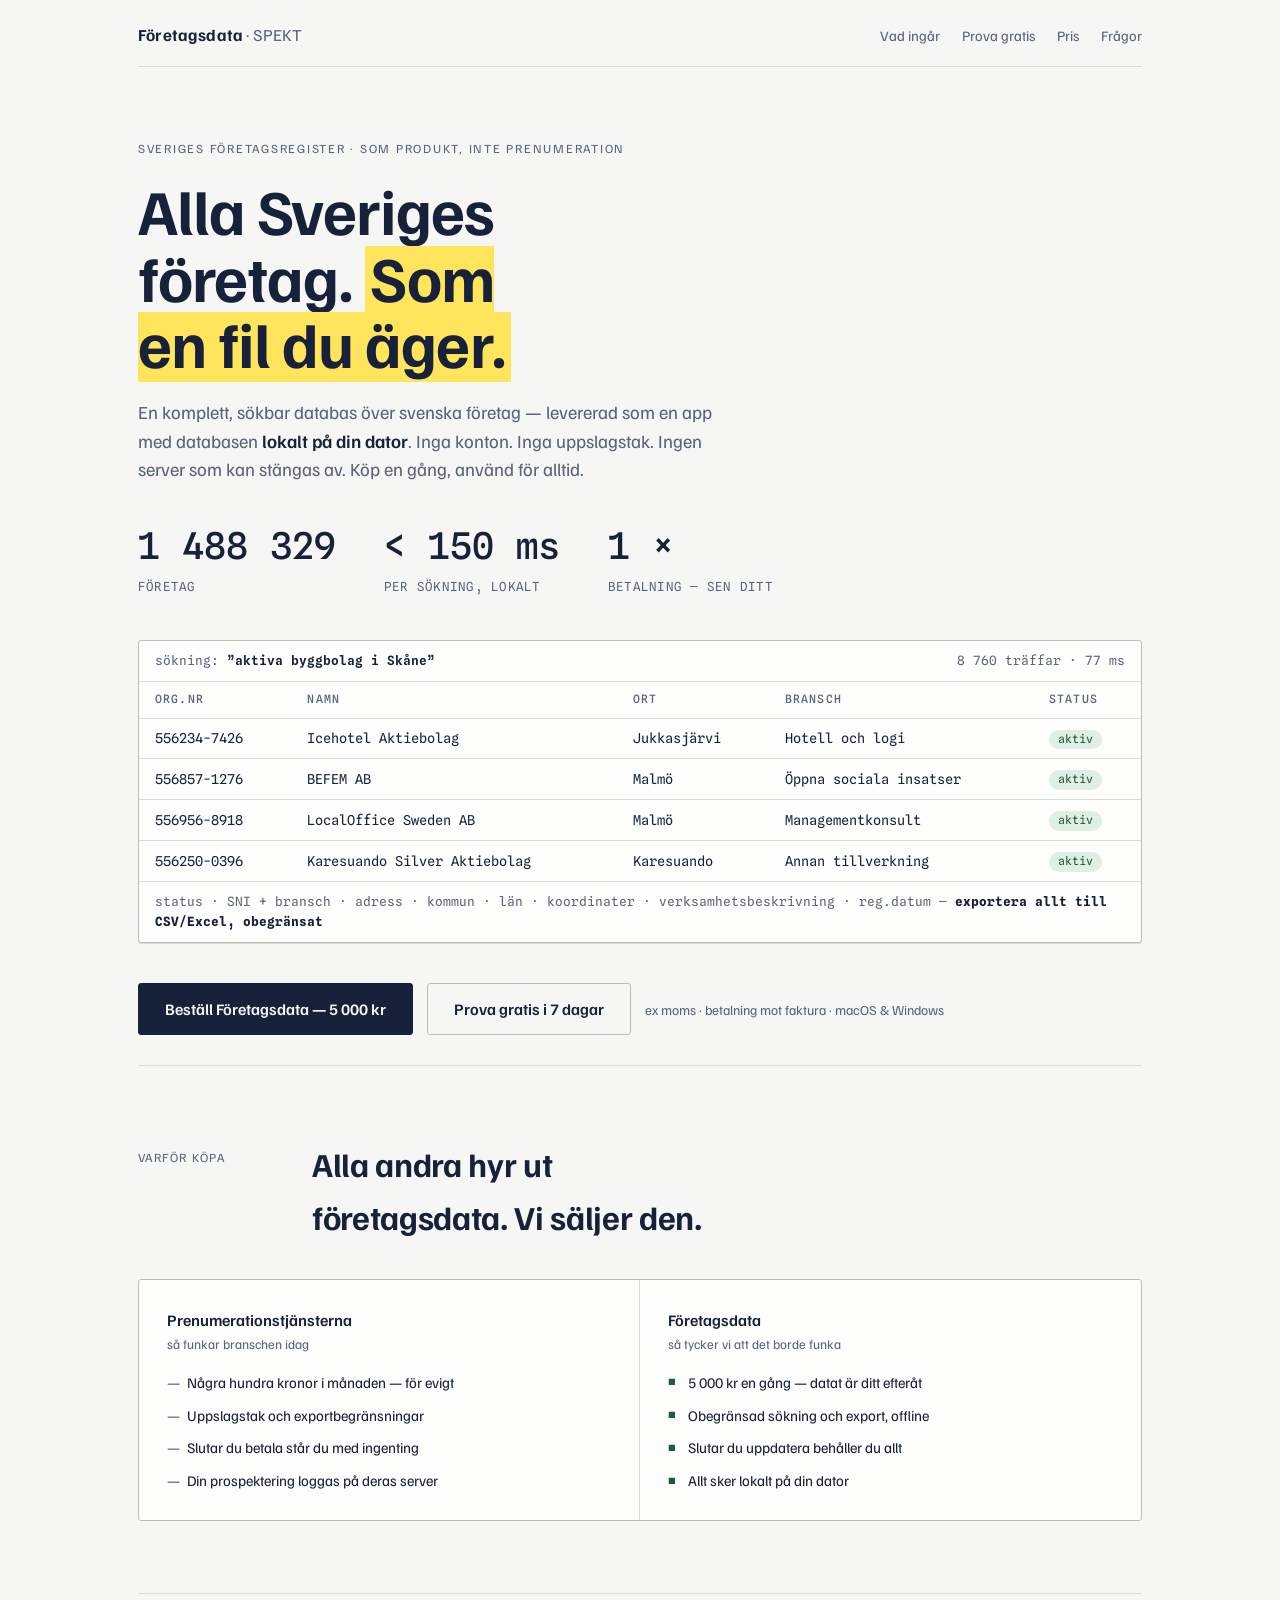
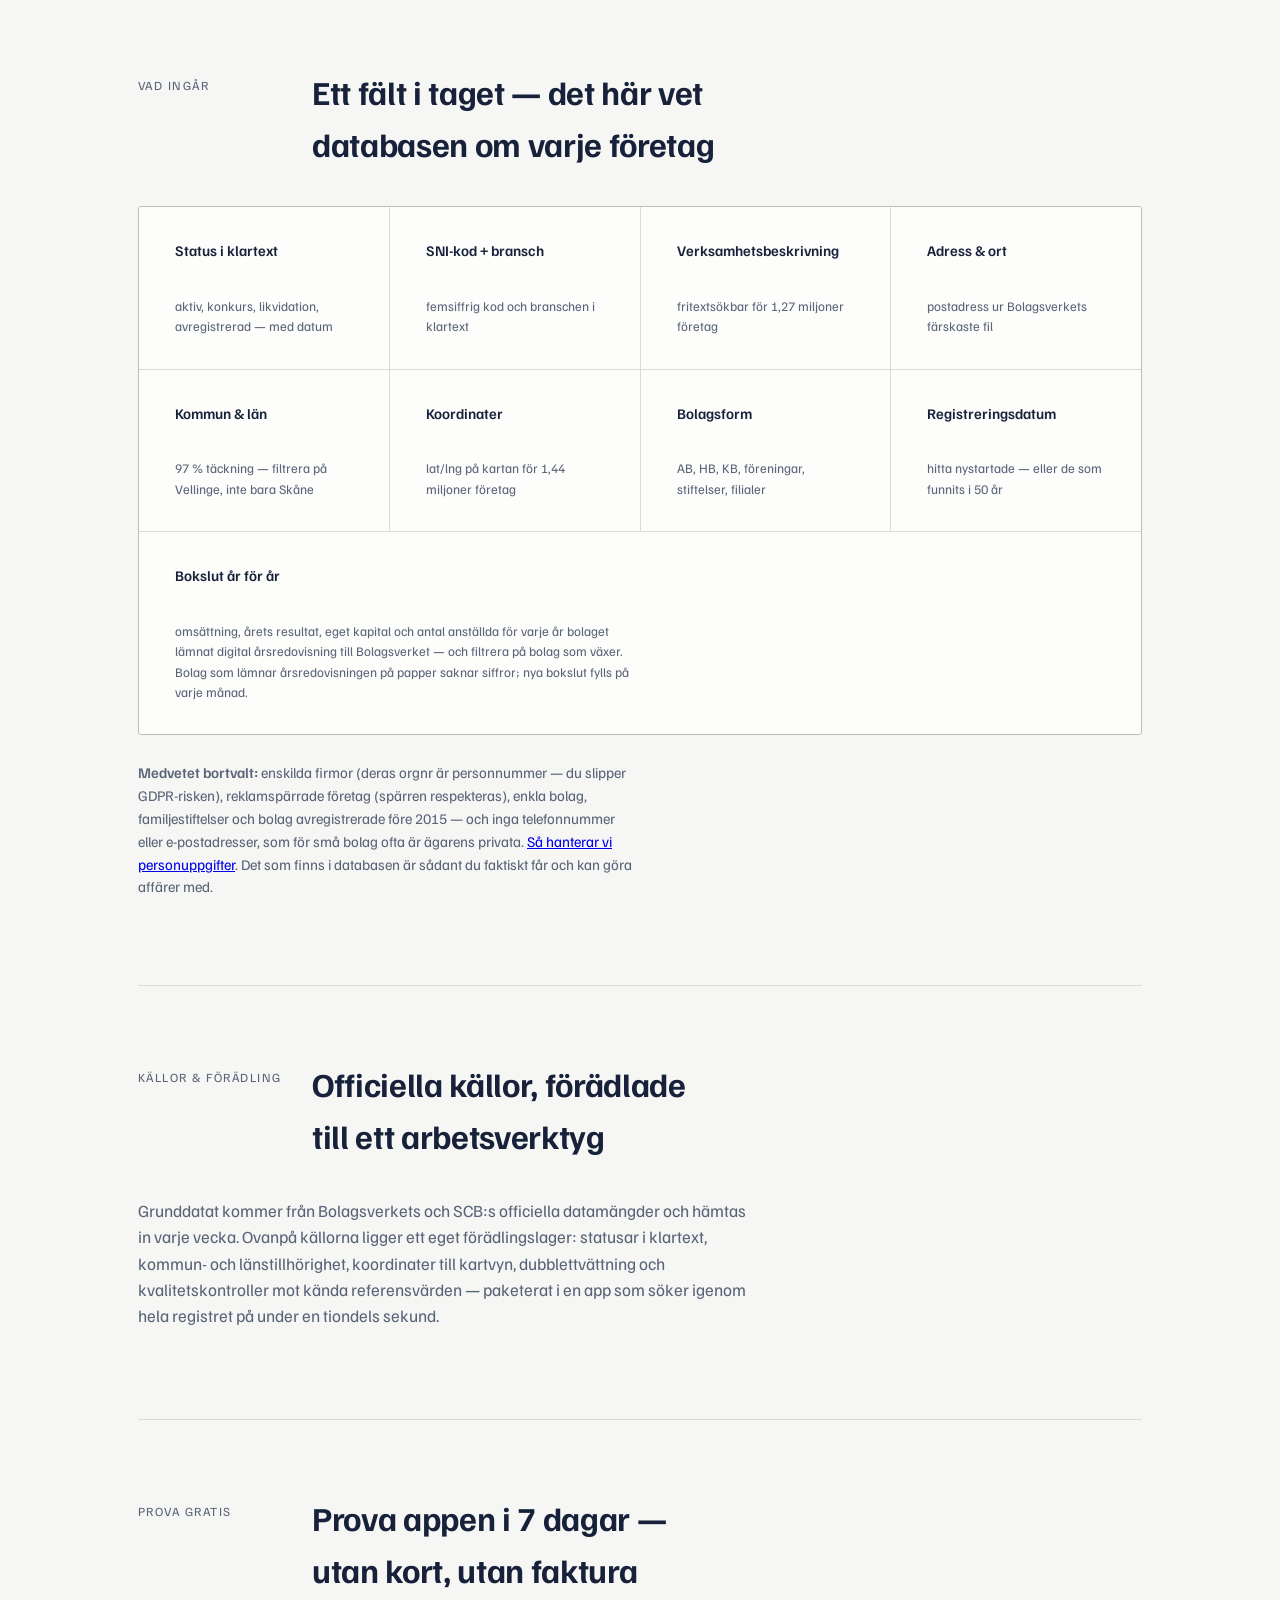
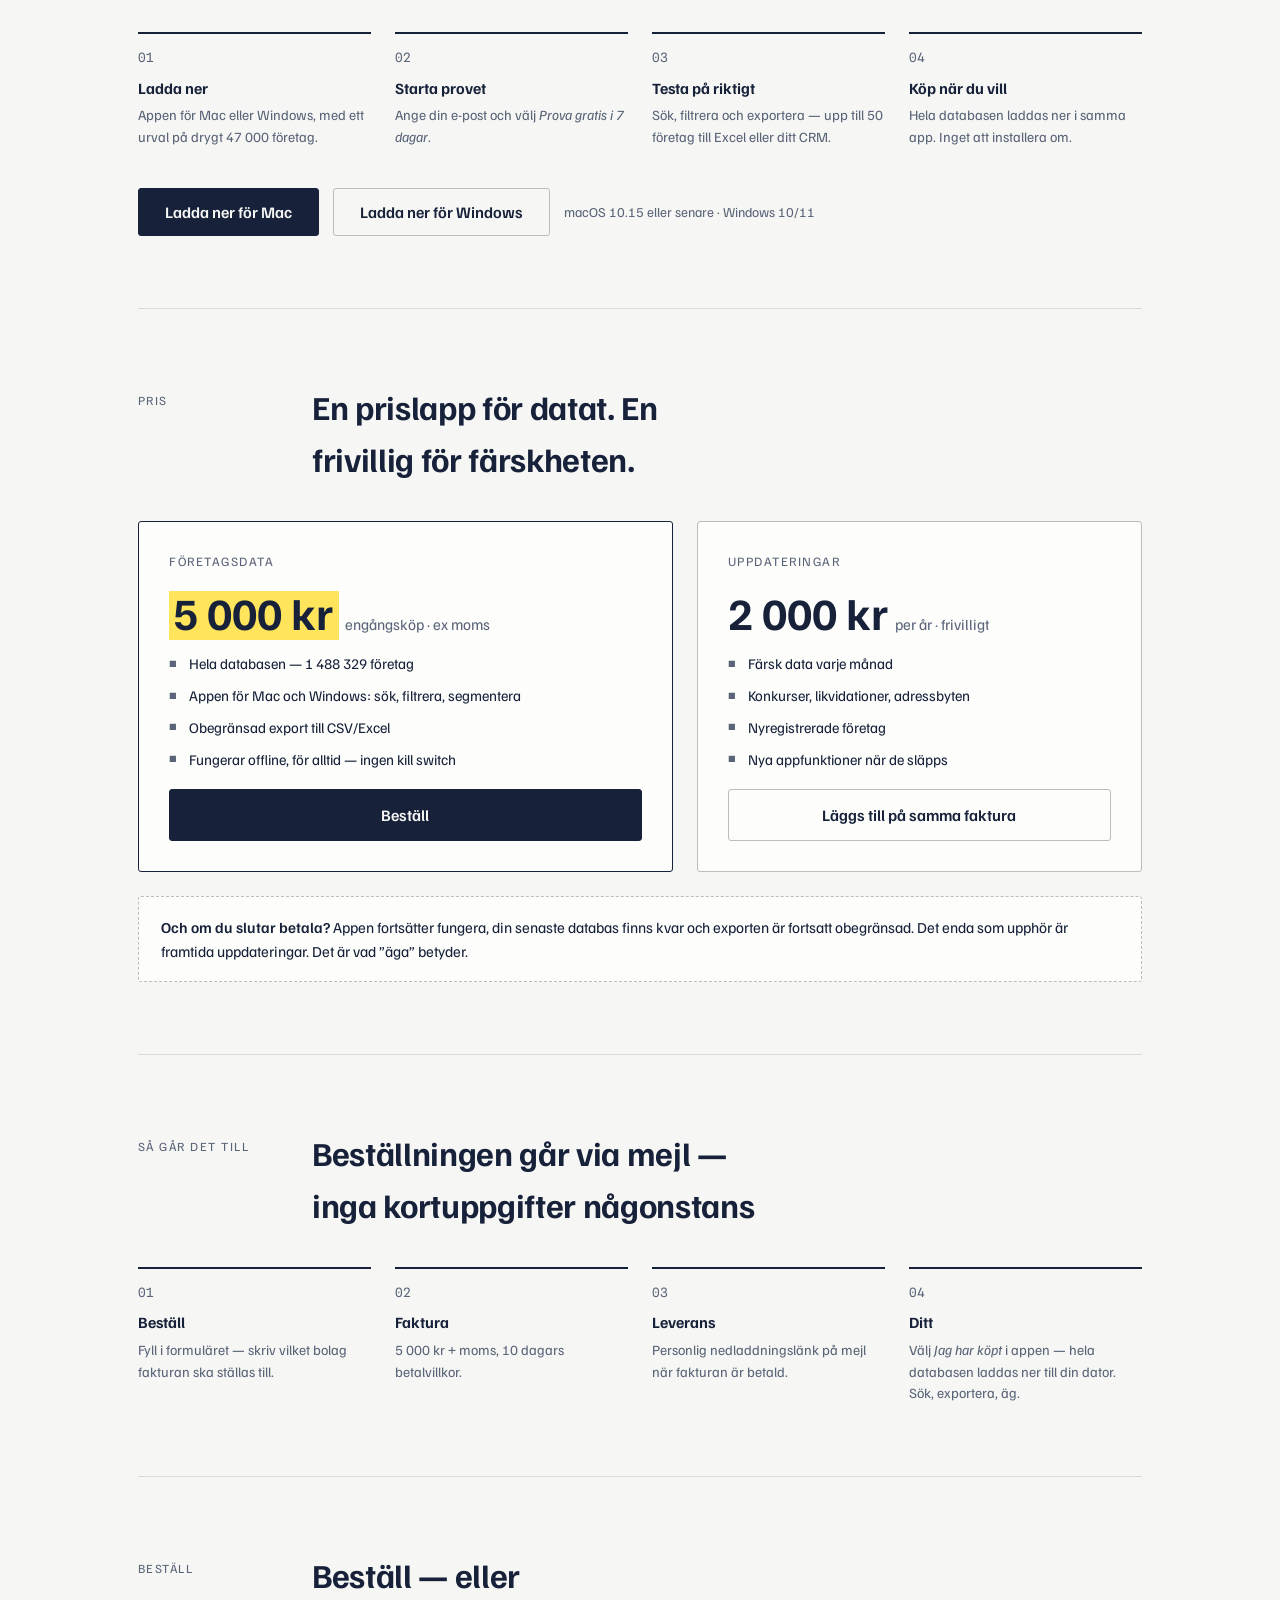
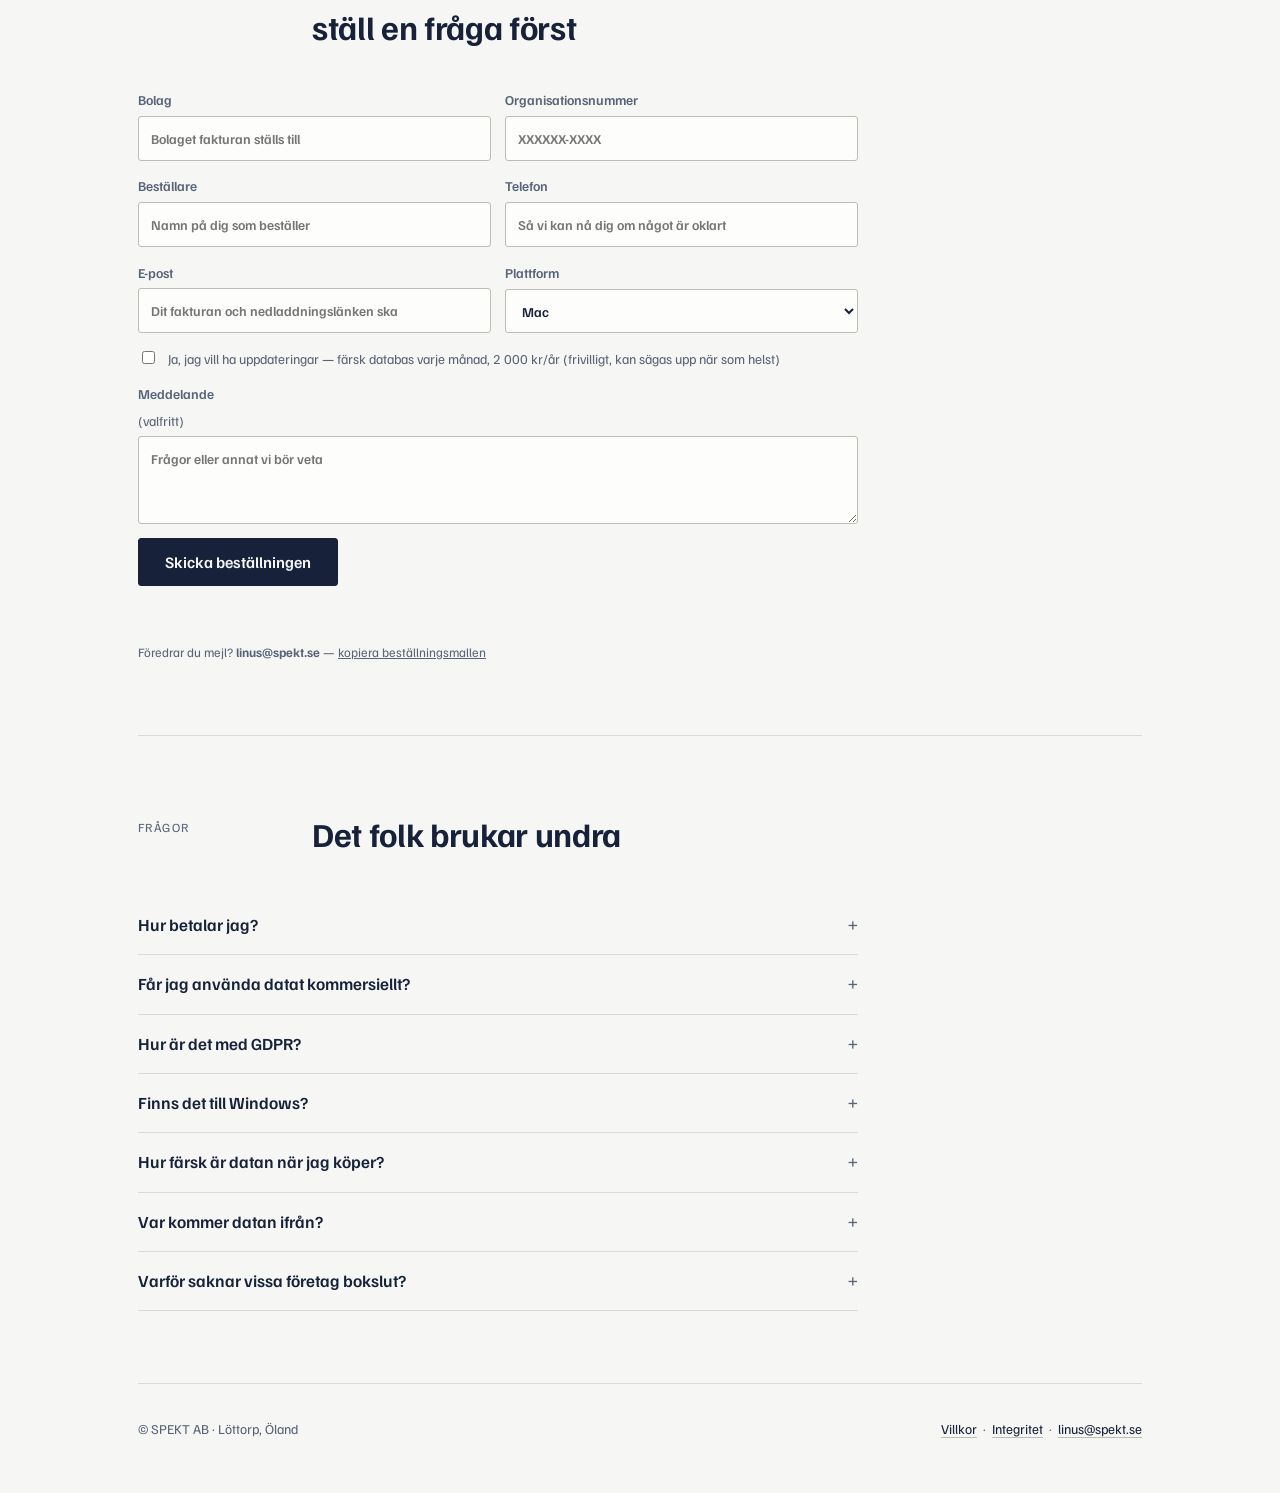
==== index.html @ 09e3363a "Samstämmighet: FAQ om GDPR och månadsversioner, aktuellt antal företag, appen för Mac och Windows; i" ====
<!doctype html>
<html lang="sv">
<head>
  <meta charset="utf-8">
  <meta name="viewport" content="width=device-width, initial-scale=1">
  <meta name="description" content="Alla Sveriges företag som en fil du äger. 1 488 329 företag, sökbara offline på din egen dator. 5 000 kr en gång — ingen prenumeration.">
  <meta property="og:title" content="Företagsdata — alla Sveriges företag som en fil du äger">
  <meta property="og:description" content="Komplett, sökbar databas över svenska företag. Köp en gång, äg för alltid. 5 000 kr ex moms.">
  <meta property="og:url" content="https://foretagsdata.spekt.se/">
  <meta property="og:type" content="website">
  <link rel="canonical" href="https://foretagsdata.spekt.se/">
  <link rel="icon" href="data:image/svg+xml,%3Csvg xmlns='http://www.w3.org/2000/svg' viewBox='0 0 100 100'%3E%3Crect width='100' height='100' rx='14' fill='%2317223A'/%3E%3Crect x='14' y='58' width='72' height='22' fill='%23FFE45C'/%3E%3Ctext x='50' y='47' font-family='Helvetica,Arial,sans-serif' font-size='44' font-weight='700' fill='%23F6F7F4' text-anchor='middle'%3EFd%3C/text%3E%3C/svg%3E">
<title>Företagsdata</title>
<link rel="stylesheet" href="https://fonts.googleapis.com/css2?family=Familjen+Grotesk:ital,wght@0,400..700;1,400..700&family=Spline+Sans+Mono:wght@400;500&display=swap">
<style>
  :root {
    --papper: #F6F7F4;
    --kort: #FDFDFB;
    --black: #17223A;
    --black-svag: #5A6478;
    --linje: #D8DCD2;
    --linje-stark: #B9BFB2;
    --markering: #FFE45C;
    --markering-text: #17223A;
    --aktiv-bg: #DEEFE3;
    --aktiv-text: #1E5C38;
    --knapp-bg: #17223A;
    --knapp-text: #F6F7F4;
  }
  @media (prefers-color-scheme: dark) {
    :root:not([data-theme="light"]) {
      --papper: #12161F;
      --kort: #1A1F2B;
      --black: #E8EAE4;
      --black-svag: #99A1B0;
      --linje: #2A3140;
      --linje-stark: #3B4356;
      --markering: #F0D33F;
      --markering-text: #12161F;
      --aktiv-bg: #1C3A29;
      --aktiv-text: #8FD3A8;
      --knapp-bg: #E8EAE4;
      --knapp-text: #12161F;
    }
  }
  :root[data-theme="dark"] {
    --papper: #12161F;
    --kort: #1A1F2B;
    --black: #E8EAE4;
    --black-svag: #99A1B0;
    --linje: #2A3140;
    --linje-stark: #3B4356;
    --markering: #F0D33F;
    --markering-text: #12161F;
    --aktiv-bg: #1C3A29;
    --aktiv-text: #8FD3A8;
    --knapp-bg: #E8EAE4;
    --knapp-text: #12161F;
  }

  * { box-sizing: border-box; }
  html { scroll-behavior: smooth; }
  body {
    margin: 0;
    background: var(--papper);
    color: var(--black);
    font-family: "Familjen Grotesk", "Helvetica Neue", system-ui, sans-serif;
    font-size: 17px;
    line-height: 1.55;
  }
  .mono {
    font-family: "Spline Sans Mono", ui-monospace, Menlo, monospace;
    font-variant-numeric: tabular-nums;
  }

  .yta { max-width: 1060px; margin: 0 auto; padding: 0 28px; }

  header.topp {
    display: flex; align-items: baseline; justify-content: space-between;
    padding: 22px 0 18px; border-bottom: 1px solid var(--linje);
  }
  .ordmarke { font-weight: 700; font-size: 1.05rem; letter-spacing: 0.01em; }
  .ordmarke span { color: var(--black-svag); font-weight: 400; }
  .topp nav { display: flex; gap: 22px; font-size: 0.9rem; }
  .topp a { color: var(--black-svag); text-decoration: none; }
  .topp a:hover, .topp a:focus-visible { color: var(--black); }

  /* ---------- hero ---------- */
  .hero { padding: 72px 0 30px; }
  .oga {
    font-size: 0.78rem; letter-spacing: 0.14em; text-transform: uppercase;
    color: var(--black-svag); margin-bottom: 18px;
  }
  h1 {
    font-size: clamp(2.4rem, 5.4vw, 4rem);
    line-height: 1.04; font-weight: 700; letter-spacing: -0.015em;
    margin: 0 0 22px; max-width: 15ch; text-wrap: balance;
  }
  h1 mark {
    background: linear-gradient(0deg, var(--markering) 0%, var(--markering) 88%, transparent 88%);
    color: var(--markering-text); padding: 0 0.08em;
  }
  .hero p.ingress { max-width: 58ch; font-size: 1.15rem; color: var(--black-svag); margin: 0 0 34px; }
  .hero p.ingress strong { color: var(--black); font-weight: 600; }

  .raknare { display: flex; gap: 48px; flex-wrap: wrap; margin-bottom: 44px; }
  .raknare div { display: flex; flex-direction: column; gap: 2px; }
  .raknare .tal { font-size: clamp(1.6rem, 3vw, 2.3rem); font-weight: 500; }
  .raknare .etikett { font-size: 0.78rem; letter-spacing: 0.1em; text-transform: uppercase; color: var(--black-svag); }

  /* registerkortet */
  .registerkort {
    background: var(--kort); border: 1px solid var(--linje-stark); border-radius: 3px;
    overflow: hidden; box-shadow: 0 1px 0 var(--linje);
  }
  .registerkort .kortrubrik {
    display: flex; justify-content: space-between; align-items: center; gap: 12px;
    padding: 10px 16px; border-bottom: 1px solid var(--linje);
    font-size: 0.8rem; color: var(--black-svag);
  }
  .registerkort .kortrubrik b { color: var(--black); font-weight: 600; }
  .tabellram { overflow-x: auto; }
  table.register { width: 100%; border-collapse: collapse; font-size: 0.85rem; min-width: 640px; }
  table.register th, table.register td { text-align: left; padding: 9px 16px; white-space: nowrap; }
  table.register thead th {
    font-size: 0.72rem; letter-spacing: 0.1em; text-transform: uppercase;
    color: var(--black-svag); font-weight: 500; border-bottom: 1px solid var(--linje);
  }
  table.register tbody tr { border-bottom: 1px solid var(--linje); }
  table.register tbody tr:last-child { border-bottom: none; }
  .pill {
    display: inline-block; padding: 1px 9px; border-radius: 999px;
    font-size: 0.72rem; background: var(--aktiv-bg); color: var(--aktiv-text);
  }
  .kortfot {
    padding: 10px 16px; border-top: 1px solid var(--linje);
    font-size: 0.8rem; color: var(--black-svag);
  }
  .kortfot b { color: var(--black); }

  .rad-in { opacity: 0; transform: translateY(4px); }
  .rad-in.syns { opacity: 1; transform: none; transition: opacity .4s ease, transform .4s ease; }
  @media (prefers-reduced-motion: reduce) {
    html { scroll-behavior: auto; }
    .rad-in { opacity: 1; transform: none; transition: none; }
  }

  .cta-rad { display: flex; gap: 14px; align-items: center; flex-wrap: wrap; margin: 40px 0 0; }
  .knapp {
    display: inline-block; background: var(--knapp-bg); color: var(--knapp-text);
    padding: 13px 26px; border-radius: 3px; text-decoration: none; font-weight: 600;
    font-size: 1rem; border: 1px solid var(--knapp-bg);
  }
  .knapp:hover, .knapp:focus-visible { opacity: 0.88; }
  .knapp.tunn { background: transparent; color: var(--black); border-color: var(--linje-stark); }
  button.knapp { cursor: pointer; font-family: inherit; }
  button.knapp:disabled { opacity: 0.6; cursor: default; }
  .cta-rad .not { font-size: 0.85rem; color: var(--black-svag); }
  .mejlfallback { font-size: 0.8rem; color: var(--black-svag); margin: 0.6rem 0 0; }
  .mejlfallback a { color: inherit; text-decoration: underline; }
  .bestallform { max-width: 720px; display: grid; gap: 0.9rem; }
  .bestallform .tvafalt { display: grid; grid-template-columns: 1fr 1fr; gap: 0.9rem; }
  @media (max-width: 560px) { .bestallform .tvafalt { grid-template-columns: 1fr; } }
  .bestallform select {
    background: var(--kort); border: 1px solid var(--linje-stark); border-radius: 3px;
    padding: 11px 12px; font: inherit; color: var(--black); width: 100%;
  }
  .bestallform .kryss { display: flex; gap: 0.6rem; align-items: flex-start; font-weight: 400; }
  .bestallform .kryss input { width: auto; margin-top: 0.2rem; }
  .bestallform .valfritt { font-weight: 400; }
  .bestallform label { display: grid; gap: 0.35rem; font-size: 0.85rem; font-weight: 600; color: var(--black-svag); }
  .bestallform input, .bestallform textarea {
    background: var(--kort); border: 1px solid var(--linje-stark); border-radius: 3px;
    padding: 11px 12px; font: inherit; color: var(--black); width: 100%;
  }
  .bestallform input:focus-visible, .bestallform textarea:focus-visible {
    outline: 2px solid var(--markering); outline-offset: 1px;
  }
  .bestallform .honung { position: absolute; left: -5000px; width: 1px; height: 1px; opacity: 0; }
  .bestallform button { cursor: pointer; justify-self: start; }
  .bestallform button:disabled { opacity: 0.6; cursor: default; }
  #bestall-svar { font-size: 0.9rem; min-height: 1.3em; margin: 0; color: var(--black-svag); }
  #bestall-svar.klart { color: var(--aktiv-text); font-weight: 600; }

  /* ---------- sektioner ---------- */
  section.block { padding: 72px 0; border-top: 1px solid var(--linje); }
  .blockhuvud { display: grid; grid-template-columns: 150px 1fr; gap: 24px; margin-bottom: 36px; }
  .blockhuvud .nr {
    font-size: 0.78rem; letter-spacing: 0.12em; text-transform: uppercase;
    color: var(--black-svag); padding-top: 10px;
  }
  h2 { font-size: clamp(1.5rem, 3vw, 2.1rem); font-weight: 700; letter-spacing: -0.01em; margin: 0; max-width: 24ch; text-wrap: balance; }
  .block p { max-width: 62ch; }
  .block p.dov { color: var(--black-svag); }

  /* jämförelsen */
  .jamforelse { display: grid; grid-template-columns: 1fr 1fr; gap: 0; border: 1px solid var(--linje-stark); border-radius: 3px; overflow: hidden; }
  .jamforelse > div { padding: 28px; background: var(--kort); }
  .jamforelse > div:first-child { border-right: 1px solid var(--linje); }
  .jamforelse h3 { margin: 0 0 16px; font-size: 1rem; font-weight: 600; }
  .jamforelse h3 small { display: block; font-weight: 400; color: var(--black-svag); font-size: 0.82rem; margin-top: 2px; }
  .jamforelse ul { margin: 0; padding: 0; list-style: none; display: flex; flex-direction: column; gap: 10px; font-size: 0.92rem; }
  .jamforelse li { padding-left: 20px; position: relative; }
  .jamforelse li::before { content: "—"; position: absolute; left: 0; color: var(--black-svag); }
  .jamforelse .vi li::before { content: "■"; font-size: 0.6rem; top: 0.35em; color: var(--aktiv-text); }
  @media (max-width: 720px) {
    .jamforelse { grid-template-columns: 1fr; }
    .jamforelse > div:first-child { border-right: none; border-bottom: 1px solid var(--linje); }
    .blockhuvud { grid-template-columns: 1fr; gap: 8px; }
  }

  /* fältlistan */
  .falt { display: grid; grid-template-columns: repeat(auto-fill, minmax(230px, 1fr)); gap: 1px; background: var(--linje); border: 1px solid var(--linje-stark); border-radius: 3px; overflow: hidden; }
  .falt div { background: var(--kort); padding: 16px 18px; }
  .falt .f { font-weight: 600; font-size: 0.92rem; }
  .falt .d { font-size: 0.82rem; color: var(--black-svag); margin-top: 2px; }
  .falt .bred { grid-column: 1 / -1; }
  .falt .bred .d { max-width: 72ch; }
  .urval { margin-top: 26px; font-size: 0.92rem; max-width: 66ch; }
  .urval b { font-weight: 600; }

  /* citatet */
  .citat {
    border-left: 3px solid var(--markering);
    padding: 6px 0 6px 26px; margin: 0;
    font-size: clamp(1.25rem, 2.4vw, 1.6rem); line-height: 1.4; font-weight: 500;
    max-width: 34ch; text-wrap: balance;
  }
  .citat + p { margin-top: 18px; }

  /* priser */
  .priser { display: grid; grid-template-columns: 1.2fr 1fr; gap: 24px; align-items: stretch; }
  @media (max-width: 720px) { .priser { grid-template-columns: 1fr; } }
  .pris {
    background: var(--kort); border: 1px solid var(--linje-stark); border-radius: 3px;
    padding: 30px; display: flex; flex-direction: column; gap: 18px;
  }
  .pris.huvud { border-color: var(--black); border-width: 1.5px; }
  .pris .namn { font-size: 0.8rem; letter-spacing: 0.12em; text-transform: uppercase; color: var(--black-svag); }
  .pris .summa { font-size: clamp(2rem, 4vw, 2.8rem); font-weight: 700; line-height: 1; }
  .pris .summa small { font-size: 0.95rem; font-weight: 400; color: var(--black-svag); margin-left: 6px; }
  .pris.huvud .summa mark { background: linear-gradient(0deg, var(--markering) 0%, var(--markering) 88%, transparent 88%); color: var(--markering-text); padding: 0 0.1em; }
  .pris ul { margin: 0; padding: 0; list-style: none; display: flex; flex-direction: column; gap: 9px; font-size: 0.92rem; }
  .pris li { padding-left: 20px; position: relative; }
  .pris li::before { content: "■"; position: absolute; left: 0; top: 0.35em; font-size: 0.6rem; color: var(--black-svag); }
  .pris .knapp { text-align: center; margin-top: auto; }
  .loparen {
    margin-top: 24px; padding: 18px 22px; border: 1px dashed var(--linje-stark); border-radius: 3px;
    font-size: 0.95rem; max-width: 100%; background: var(--kort);
  }
  .loparen b { font-weight: 600; }

  /* steg */
  .steg { display: grid; grid-template-columns: repeat(auto-fit, minmax(200px, 1fr)); gap: 24px; counter-reset: steg; }
  .steg div { counter-increment: steg; padding-top: 14px; border-top: 2px solid var(--black); }
  .steg div::before { content: counter(steg, decimal-leading-zero); font-family: "Spline Sans Mono", ui-monospace, monospace; font-size: 0.8rem; color: var(--black-svag); display: block; margin-bottom: 8px; }
  .steg b { display: block; font-size: 0.98rem; margin-bottom: 4px; }
  .steg p { font-size: 0.88rem; color: var(--black-svag); margin: 0; }

  /* faq */
  .faq { max-width: 720px; }
  .faq details { border-bottom: 1px solid var(--linje); }
  .faq summary { padding: 16px 0; font-weight: 600; cursor: pointer; list-style: none; display: flex; justify-content: space-between; gap: 16px; }
  .faq summary::after { content: "+"; color: var(--black-svag); font-weight: 400; }
  .faq details[open] summary::after { content: "–"; }
  .faq summary:focus-visible { outline: 2px solid var(--black); outline-offset: 2px; }
  .faq details p { margin: 0 0 18px; color: var(--black-svag); font-size: 0.95rem; }

  footer.fot { border-top: 1px solid var(--linje); padding: 34px 0 54px; display: flex; justify-content: space-between; gap: 18px; flex-wrap: wrap; font-size: 0.85rem; color: var(--black-svag); }
  footer.fot a { color: var(--black); text-decoration: none; border-bottom: 1px solid var(--linje-stark); }
  footer.fot a:hover { border-color: var(--black); }
</style>
</head>
<body>
<div class="yta">
  <header class="topp">
    <div class="ordmarke">Företagsdata <span>· SPEKT</span></div>
    <nav>
      <a href="#innehall">Vad ingår</a>
      <a href="#prova">Prova gratis</a>
      <a href="#pris">Pris</a>
      <a href="#fragor">Frågor</a>
    </nav>
  </header>

  <section class="hero">
    <div class="oga">Sveriges företagsregister · som produkt, inte prenumeration</div>
    <h1>Alla Sveriges företag. <mark>Som en fil du äger.</mark></h1>
    <p class="ingress">En komplett, sökbar databas över svenska företag — levererad som en app med
    databasen <strong>lokalt på din dator</strong>. Inga konton. Inga uppslagstak. Ingen server som
    kan stängas av. Köp en gång, använd för alltid.</p>

    <div class="raknare mono">
      <div><span class="tal" id="stortal" data-mal="1488329">0</span><span class="etikett">företag</span></div>
      <div><span class="tal">&lt; 150 ms</span><span class="etikett">per sökning, lokalt</span></div>
      <div><span class="tal">1 ×</span><span class="etikett">betalning — sen ditt</span></div>
    </div>

    <div class="registerkort">
      <div class="kortrubrik mono"><span>sökning: <b>”aktiva byggbolag i Skåne”</b></span><span>8 760 träffar · 77 ms</span></div>
      <div class="tabellram">
        <table class="register mono">
          <thead><tr><th>Org.nr</th><th>Namn</th><th>Ort</th><th>Bransch</th><th>Status</th></tr></thead>
          <tbody id="exempelrader">
            <tr class="rad-in"><td>556234-7426</td><td>Icehotel Aktiebolag</td><td>Jukkasjärvi</td><td>Hotell och logi</td><td><span class="pill">aktiv</span></td></tr>
            <tr class="rad-in"><td>556857-1276</td><td>BEFEM AB</td><td>Malmö</td><td>Öppna sociala insatser</td><td><span class="pill">aktiv</span></td></tr>
            <tr class="rad-in"><td>556956-8918</td><td>LocalOffice Sweden AB</td><td>Malmö</td><td>Managementkonsult</td><td><span class="pill">aktiv</span></td></tr>
            <tr class="rad-in"><td>556250-0396</td><td>Karesuando Silver Aktiebolag</td><td>Karesuando</td><td>Annan tillverkning</td><td><span class="pill">aktiv</span></td></tr>
          </tbody>
        </table>
      </div>
      <div class="kortfot mono">status · SNI + bransch · adress · kommun · län · koordinater · verksamhetsbeskrivning · reg.datum — <b>exportera allt till CSV/Excel, obegränsat</b></div>
    </div>

    <div class="cta-rad">
      <a class="knapp" href="#bestall">Beställ Företagsdata — 5 000 kr</a>
      <a class="knapp tunn" href="#prova">Prova gratis i 7 dagar</a>
      <span class="not">ex moms · betalning mot faktura · macOS &amp; Windows</span>
    </div>
  </section>

  <section class="block" id="varfor">
    <div class="blockhuvud">
      <div class="nr">Varför köpa</div>
      <h2>Alla andra hyr ut företagsdata. Vi säljer den.</h2>
    </div>
    <div class="jamforelse">
      <div>
        <h3>Prenumerationstjänsterna <small>så funkar branschen idag</small></h3>
        <ul>
          <li>Några hundra kronor i månaden — för evigt</li>
          <li>Uppslagstak och exportbegränsningar</li>
          <li>Slutar du betala står du med ingenting</li>
          <li>Din prospektering loggas på deras server</li>
        </ul>
      </div>
      <div class="vi">
        <h3>Företagsdata <small>så tycker vi att det borde funka</small></h3>
        <ul>
          <li>5 000 kr en gång — datat är ditt efteråt</li>
          <li>Obegränsad sökning och export, offline</li>
          <li>Slutar du uppdatera behåller du allt</li>
          <li>Allt sker lokalt på din dator</li>
        </ul>
      </div>
    </div>
  </section>

  <section class="block" id="innehall">
    <div class="blockhuvud">
      <div class="nr">Vad ingår</div>
      <h2>Ett fält i taget — det här vet databasen om varje företag</h2>
    </div>
    <div class="falt">
      <div><div class="f">Status i klartext</div><div class="d">aktiv, konkurs, likvidation, avregistrerad — med datum</div></div>
      <div><div class="f">SNI-kod + bransch</div><div class="d">femsiffrig kod och branschen i klartext</div></div>
      <div><div class="f">Verksamhetsbeskrivning</div><div class="d">fritextsökbar för 1,27 miljoner företag</div></div>
      <div><div class="f">Adress &amp; ort</div><div class="d">postadress ur Bolagsverkets färskaste fil</div></div>
      <div><div class="f">Kommun &amp; län</div><div class="d">97 % täckning — filtrera på Vellinge, inte bara Skåne</div></div>
      <div><div class="f">Koordinater</div><div class="d">lat/lng på kartan för 1,44 miljoner företag</div></div>
      <div><div class="f">Bolagsform</div><div class="d">AB, HB, KB, föreningar, stiftelser, filialer</div></div>
      <div><div class="f">Registreringsdatum</div><div class="d">hitta nystartade — eller de som funnits i 50 år</div></div>
      <div class="bred"><div class="f">Bokslut år för år</div><div class="d">omsättning, årets resultat, eget kapital och antal anställda för varje år bolaget lämnat
      digital årsredovisning till Bolagsverket — och filtrera på bolag som växer. Bolag som lämnar årsredovisningen
      på papper saknar siffror; nya bokslut fylls på varje månad.</div></div>
    </div>
    <p class="urval dov"><b>Medvetet bortvalt:</b> enskilda firmor (deras orgnr är personnummer — du slipper
    GDPR-risken), reklamspärrade företag (spärren respekteras), enkla bolag, familjestiftelser och bolag
    avregistrerade före 2015 — och inga telefonnummer eller e-postadresser, som för små bolag ofta är
    ägarens privata. <a href="/integritet.html">Så hanterar vi personuppgifter</a>.
    Det som finns i databasen är sådant du faktiskt får och kan göra affärer med.</p>
  </section>

  <section class="block">
    <div class="blockhuvud">
      <div class="nr">Källor &amp; förädling</div>
      <h2>Officiella källor, förädlade till ett arbetsverktyg</h2>
    </div>
    <p class="dov">Grunddatat kommer från Bolagsverkets och SCB:s officiella datamängder och hämtas in
    varje vecka. Ovanpå källorna ligger ett eget förädlingslager: statusar i klartext, kommun- och
    länstillhörighet, koordinater till kartvyn, dubblettvättning och kvalitetskontroller mot kända
    referensvärden — paketerat i en app som söker igenom hela registret på under en tiondels sekund.</p>
  </section>

  <section class="block" id="prova">
    <div class="blockhuvud">
      <div class="nr">Prova gratis</div>
      <h2>Prova appen i 7 dagar — utan kort, utan faktura</h2>
    </div>
    <div class="steg">
      <div><b>Ladda ner</b><p>Appen för Mac eller Windows, med ett urval på drygt 47 000 företag.</p></div>
      <div><b>Starta provet</b><p>Ange din e-post och välj <i>Prova gratis i 7 dagar</i>.</p></div>
      <div><b>Testa på riktigt</b><p>Sök, filtrera och exportera — upp till 50 företag till Excel eller ditt CRM.</p></div>
      <div><b>Köp när du vill</b><p>Hela databasen laddas ner i samma app. Inget att installera om.</p></div>
    </div>
    <div class="cta-rad">
      <button class="knapp" type="button" data-hamta="publik-mac">Ladda ner för Mac</button>
      <button class="knapp tunn" type="button" data-hamta="publik-win">Ladda ner för Windows</button>
      <span class="not" id="prova-svar" role="status">macOS 10.15 eller senare · Windows 10/11</span>
    </div>
  </section>

  <section class="block" id="pris">
    <div class="blockhuvud">
      <div class="nr">Pris</div>
      <h2>En prislapp för datat. En frivillig för färskheten.</h2>
    </div>
    <div class="priser">
      <div class="pris huvud">
        <div class="namn">Företagsdata</div>
        <div class="summa"><mark>5 000 kr</mark><small>engångsköp · ex moms</small></div>
        <ul>
          <li>Hela databasen — 1 488 329 företag</li>
          <li>Appen för Mac och Windows: sök, filtrera, segmentera</li>
          <li>Obegränsad export till CSV/Excel</li>
          <li>Fungerar offline, för alltid — ingen kill switch</li>
        </ul>
        <a class="knapp" href="#bestall">Beställ</a>
      </div>
      <div class="pris">
        <div class="namn">Uppdateringar</div>
        <div class="summa">2 000 kr<small>per år · frivilligt</small></div>
        <ul>
          <li>Färsk data varje månad</li>
          <li>Konkurser, likvidationer, adressbyten</li>
          <li>Nyregistrerade företag</li>
          <li>Nya appfunktioner när de släpps</li>
        </ul>
        <a class="knapp tunn" href="#bestall">Läggs till på samma faktura</a>
      </div>
    </div>
    <div class="loparen"><b>Och om du slutar betala?</b> Appen fortsätter fungera, din senaste databas
    finns kvar och exporten är fortsatt obegränsad. Det enda som upphör är framtida uppdateringar.
    Det är vad ”äga” betyder.</div>
  </section>

  <section class="block">
    <div class="blockhuvud">
      <div class="nr">Så går det till</div>
      <h2>Beställningen går via mejl — inga kortuppgifter någonstans</h2>
    </div>
    <div class="steg">
      <div><b>Beställ</b><p>Fyll i formuläret — skriv vilket bolag fakturan ska ställas till.</p></div>
      <div><b>Faktura</b><p>5 000 kr + moms, 10 dagars betalvillkor.</p></div>
      <div><b>Leverans</b><p>Personlig nedladdningslänk på mejl när fakturan är betald.</p></div>
      <div><b>Ditt</b><p>Välj <i>Jag har köpt</i> i appen — hela databasen laddas ner till din dator. Sök, exportera, äg.</p></div>
    </div>
  </section>

  <section class="block" id="bestall">
    <div class="blockhuvud">
      <div class="nr">Beställ</div>
      <h2>Beställ — eller ställ en fråga först</h2>
    </div>
    <form class="bestallform" id="bestallform" novalidate>
      <div class="tvafalt">
        <label>Bolag
          <input name="bolag" required maxlength="200" placeholder="Bolaget fakturan ställs till" />
        </label>
        <label>Organisationsnummer
          <input name="orgnr" required maxlength="20" inputmode="numeric" placeholder="XXXXXX-XXXX" />
        </label>
      </div>
      <div class="tvafalt">
        <label>Beställare
          <input name="bestallare" required maxlength="200" placeholder="Namn på dig som beställer" autocomplete="name" />
        </label>
        <label>Telefon
          <input name="telefon" type="tel" required maxlength="30" placeholder="Så vi kan nå dig om något är oklart" autocomplete="tel" />
        </label>
      </div>
      <div class="tvafalt">
        <label>E-post
          <input name="epost" type="email" required maxlength="200" placeholder="Dit fakturan och nedladdningslänken ska" autocomplete="email" />
        </label>
        <label>Plattform
          <select name="plattform">
            <option value="Mac">Mac</option>
            <option value="Windows">Windows</option>
          </select>
        </label>
      </div>
      <label class="kryss">
        <input type="checkbox" name="uppdateringar" />
        <span>Ja, jag vill ha uppdateringar — färsk databas varje månad, 2 000 kr/år (frivilligt, kan sägas upp när som helst)</span>
      </label>
      <label>Meddelande <span class="valfritt">(valfritt)</span>
        <textarea name="meddelande" rows="3" maxlength="5000" placeholder="Frågor eller annat vi bör veta"></textarea>
      </label>
      <input class="honung" name="honung" tabindex="-1" autocomplete="off" aria-hidden="true" />
      <button class="knapp" type="submit" id="bestall-skicka">Skicka beställningen</button>
      <p class="not" id="bestall-svar" role="status"></p>
      <p class="mejlfallback">Föredrar du mejl? <b>linus@spekt.se</b>
      — <a href="#" id="kopiera-mall">kopiera beställningsmallen</a></p>
    </form>
  </section>

  <section class="block" id="fragor">
    <div class="blockhuvud">
      <div class="nr">Frågor</div>
      <h2>Det folk brukar undra</h2>
    </div>
    <div class="faq">
      <details>
        <summary>Hur betalar jag?</summary>
        <p>Mot faktura, som företag gör. Mejla din beställning med bolagsnamn och orgnr så kommer
        fakturan; när den är betald får du en personlig nedladdningslänk på mejl. Inga kort,
        inga konton, ingen betalvägg.</p>
      </details>
      <details>
        <summary>Får jag använda datat kommersiellt?</summary>
        <p>Ja — prospektering, analys, segmentering och utskick i din egen verksamhet. Det du inte får
        göra är att sälja databasen vidare som den är.</p>
      </details>
      <details>
        <summary>Hur är det med GDPR?</summary>
        <p>Databasen innehåller företagsuppgifter från öppna myndighetskällor — inga personnummer, inga
        enskilda firmor (vars orgnr är personnummer), inga telefonnummer eller e-postadresser och inga
        c/o-namn eller lägenhetsnummer i adresserna. Reklamspärrade företag är bortfiltrerade. Som köpare
        blir du själv personuppgiftsansvarig för hur du använder datat. Läs mer i
        <a href="/integritet.html">integritetspolicyn</a>.</p>
      </details>
      <details>
        <summary>Finns det till Windows?</summary>
        <p>Ja. Appen finns till både macOS och Windows — välj plattform när du beställer.</p>
      </details>
      <details>
        <summary>Hur färsk är datan när jag köper?</summary>
        <p>Databasen släpps i en ny version en gång i månaden, så den du får är som mest en månad gammal.
        Med uppdateringar får du varje ny version direkt i appen.</p>
      </details>
      <details>
        <summary>Var kommer datan ifrån?</summary>
        <p>Bolagsverkets och SCB:s öppna värdefulla datamängder, kompletterade med egna berikningar:
        kommuner, län, koordinater och statusar i klartext.</p>
      </details>
      <details>
        <summary>Varför saknar vissa företag bokslut?</summary>
        <p>Bokslutssiffrorna kommer ur årsredovisningar som lämnats digitalt till Bolagsverket. Lämnar ett bolag
        årsredovisningen på papper finns siffrorna inte som data hos Bolagsverket — och då saknas de också hos oss.
        Vi hämtar nya bokslut varje månad, så andelen växer i takt med att fler bolag lämnar digitalt.</p>
      </details>
    </div>
  </section>

  <footer class="fot">
    <div>© SPEKT AB · Löttorp, Öland</div>
    <div><a href="/villkor.html">Villkor</a> &nbsp;·&nbsp; <a href="/integritet.html">Integritet</a> &nbsp;·&nbsp; <a href="mailto:linus@spekt.se">linus@spekt.se</a></div>
  </footer>
</div>

<script>
  (function () {
    // mejlklient saknas hos många — mallen ska gå att kopiera rakt av
    var kopiera = document.getElementById("kopiera-mall");
    if (kopiera) kopiera.addEventListener("click", function (e) {
      e.preventDefault();
      var mall = "Till: linus@spekt.se\nÄmne: Beställning Företagsdata\n\n" +
                 "Bolag: \nOrgnr: \nBeställare: \nTelefon: \nE-post: \nPlattform: Mac / Windows\n" +
                 "Uppdateringar 2 000 kr/år: ja/nej";
      function klart() { kopiera.textContent = "mallen kopierad ✓"; }
      if (navigator.clipboard && navigator.clipboard.writeText) {
        navigator.clipboard.writeText(mall).then(klart, function () {});
      } else { window.prompt("Kopiera mallen:", mall); }
    });

    // provappen: /api/uppdatering ger en tidsbegränsad länk till Mac- eller Windows-paketet
    var provSvar = document.getElementById("prova-svar");
    Array.prototype.forEach.call(document.querySelectorAll("[data-hamta]"), function (knapp) {
      knapp.addEventListener("click", function () {
        knapp.disabled = true;
        fetch("/api/uppdatering", {
          method: "POST",
          headers: { "Content-Type": "application/json" },
          body: JSON.stringify({ vad: knapp.getAttribute("data-hamta") })
        })
          .then(function (r) { return r.json(); })
          .then(function (d) {
            if (d && d.url) { window.location.href = d.url; provSvar.textContent = "Nedladdningen startar …"; }
            else { provSvar.textContent = (d && d.fel) || "Nedladdningen gick inte att starta. Mejla linus@spekt.se."; }
          })
          .catch(function () { provSvar.textContent = "Nedladdningen gick inte att starta. Mejla linus@spekt.se."; })
          .then(function () { knapp.disabled = false; });
      });
    });

    // beställningsformuläret → /api/bestall → mejl via Resend
    var form = document.getElementById("bestallform");
    if (form) form.addEventListener("submit", function (e) {
      e.preventDefault();
      var knapp = document.getElementById("bestall-skicka");
      var svar = document.getElementById("bestall-svar");
      var data = {
        bolag: form.elements.bolag.value.trim(),
        orgnr: form.elements.orgnr.value.trim(),
        bestallare: form.elements.bestallare.value.trim(),
        telefon: form.elements.telefon.value.trim(),
        epost: form.elements.epost.value.trim(),
        plattform: form.elements.plattform.value,
        uppdateringar: form.elements.uppdateringar.checked,
        meddelande: form.elements.meddelande.value.trim(),
        honung: form.elements.honung.value,
      };
      svar.classList.remove("klart");
      if (!data.bolag) { svar.textContent = "Ange bolagsnamn."; return; }
      if (data.orgnr.replace(/\D/g, "").length !== 10) {
        svar.textContent = "Ange organisationsnumret — tio siffror (XXXXXX-XXXX)."; return;
      }
      if (!data.bestallare) { svar.textContent = "Ange vem som beställer."; return; }
      if (data.telefon.replace(/\D/g, "").length < 7) {
        svar.textContent = "Ange ett telefonnummer."; return;
      }
      if (!/^[^\s@]+@[^\s@]+\.[^\s@]+$/.test(data.epost)) {
        svar.textContent = "Ange en giltig e-postadress."; return;
      }
      knapp.disabled = true;
      knapp.textContent = "skickar …";
      fetch("/api/bestall", {
        method: "POST",
        headers: { "Content-Type": "application/json" },
        body: JSON.stringify(data),
      }).then(function (r) { return r.json().catch(function () { return {}; }).then(function (j) { return { ok: r.ok, j: j }; }); })
        .then(function (res) {
          if (res.ok) {
            svar.classList.add("klart");
            svar.textContent = "Tack! Beställningen är skickad — du hör från oss inom en arbetsdag.";
            form.reset();
          } else {
            svar.textContent = (res.j && res.j.fel) || "Något gick fel — mejla linus@spekt.se.";
          }
        })
        .catch(function () { svar.textContent = "Något gick fel — mejla linus@spekt.se."; })
        .then(function () { knapp.disabled = false; knapp.textContent = "Skicka"; });
    });

    var reducerad = matchMedia("(prefers-reduced-motion: reduce)").matches;
    var el = document.getElementById("stortal");
    var mal = parseInt(el.dataset.mal, 10);
    function visa(v) { el.textContent = v.toLocaleString("sv-SE"); }
    if (reducerad) { visa(mal); }
    else {
      var start = null;
      function steg(t) {
        if (!start) start = t;
        var k = Math.min(1, (t - start) / 1400);
        visa(Math.round(mal * (1 - Math.pow(1 - k, 3))));
        if (k < 1) requestAnimationFrame(steg);
      }
      requestAnimationFrame(steg);
    }
    var rader = document.querySelectorAll(".rad-in");
    rader.forEach(function (r, i) {
      setTimeout(function () { r.classList.add("syns"); }, reducerad ? 0 : 250 + i * 160);
    });
  })();
</script>
</body>
</html>
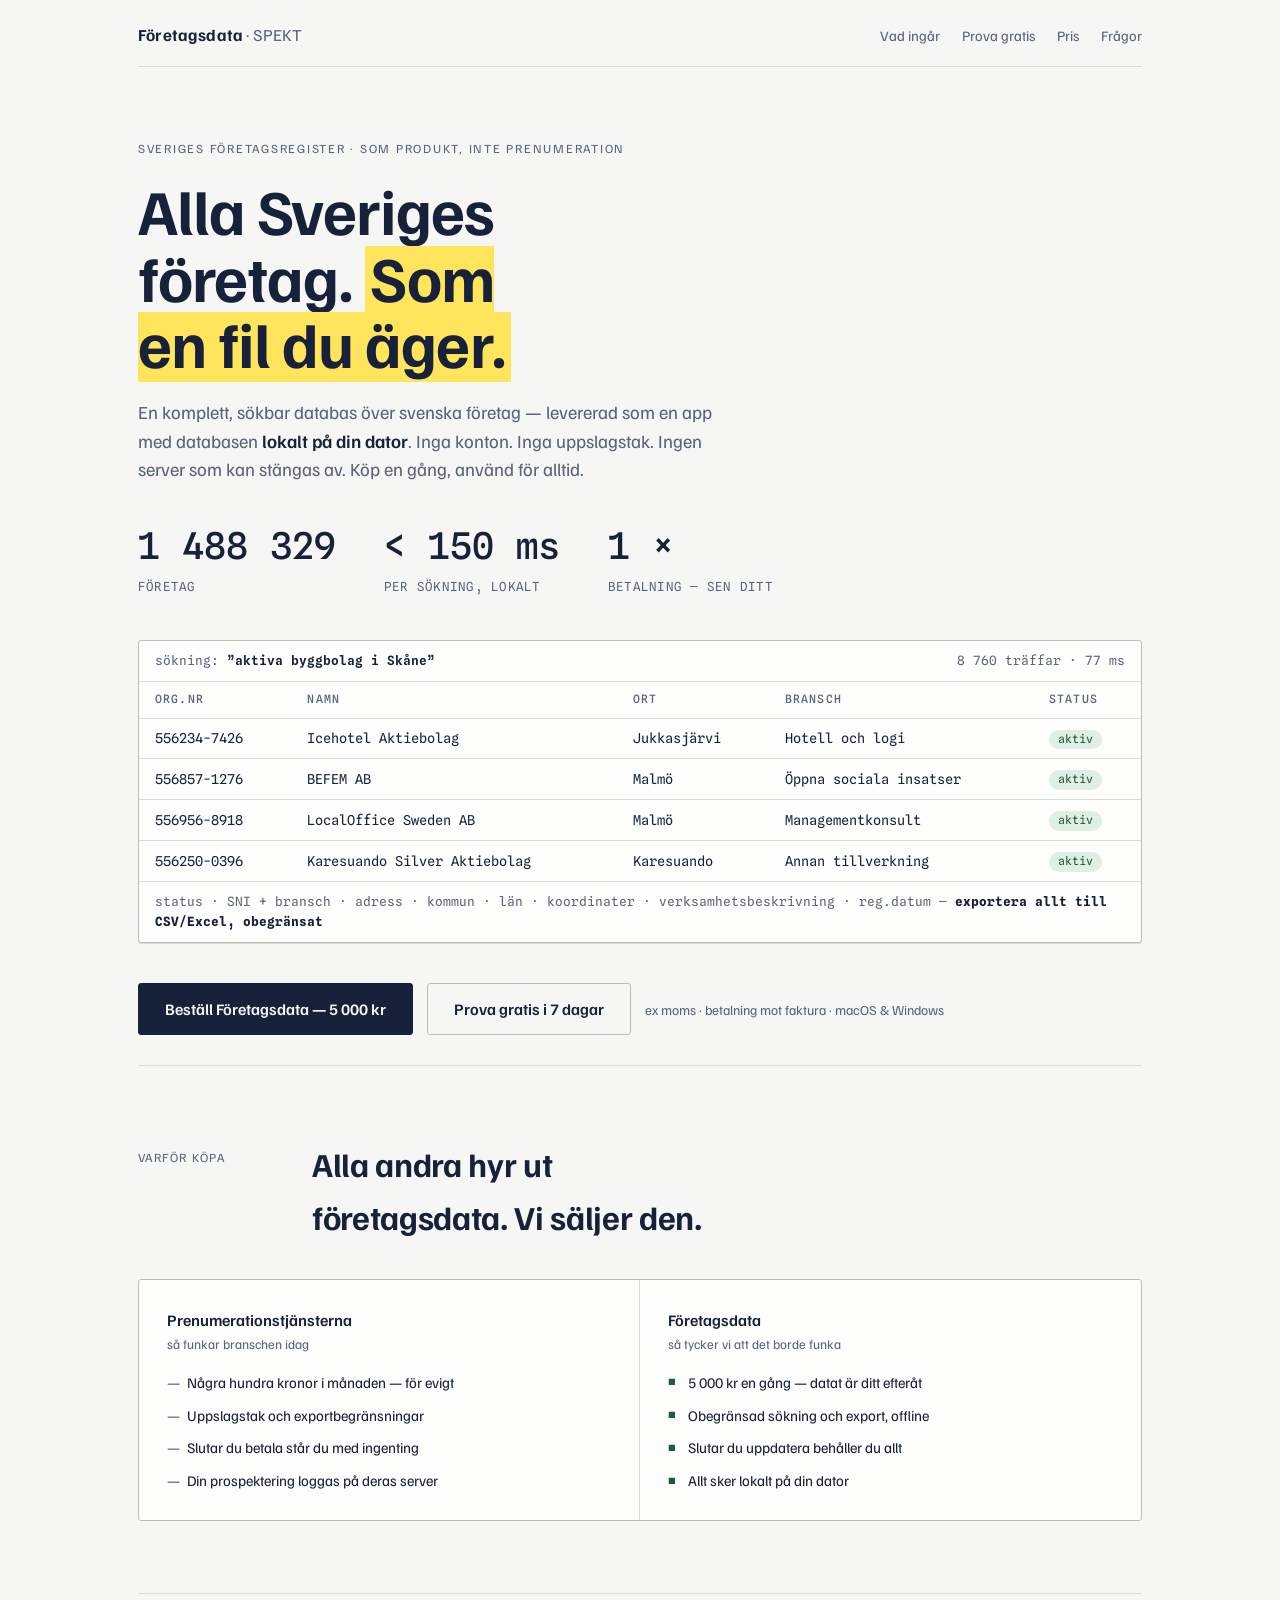
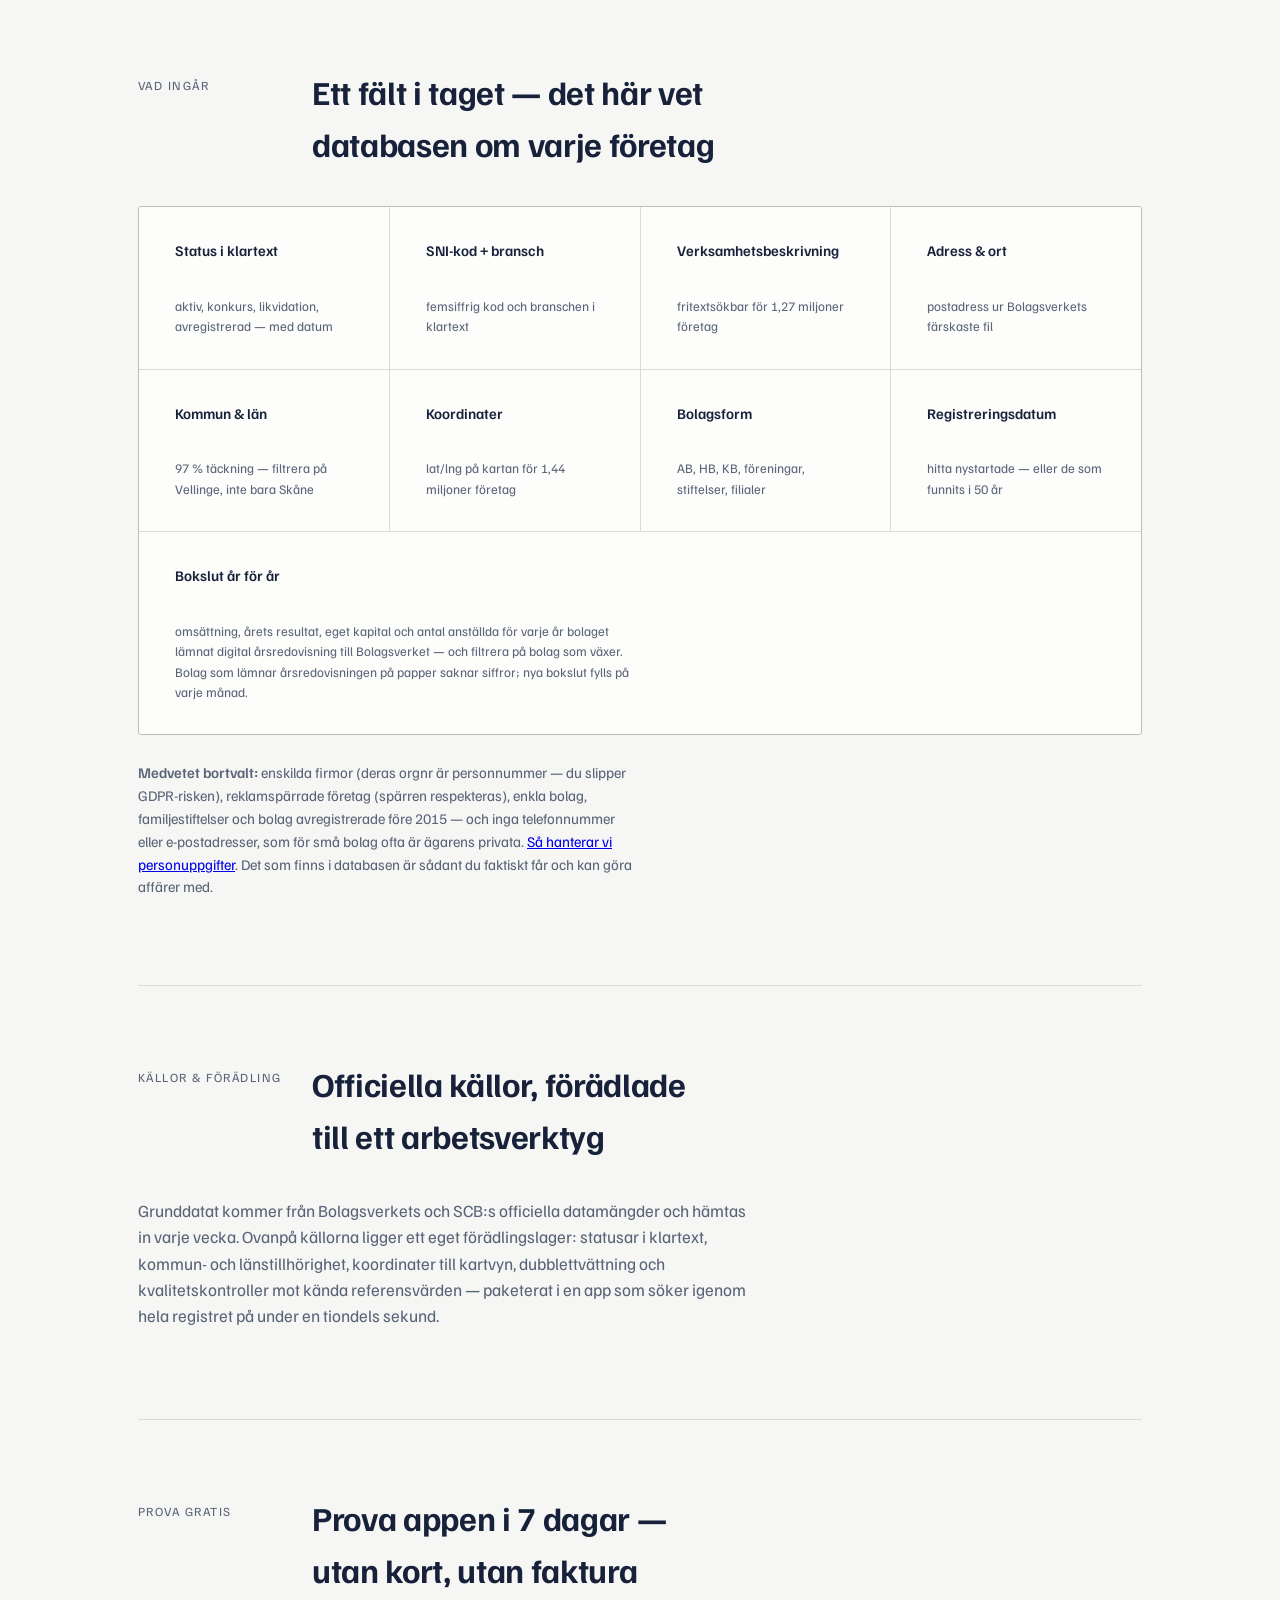
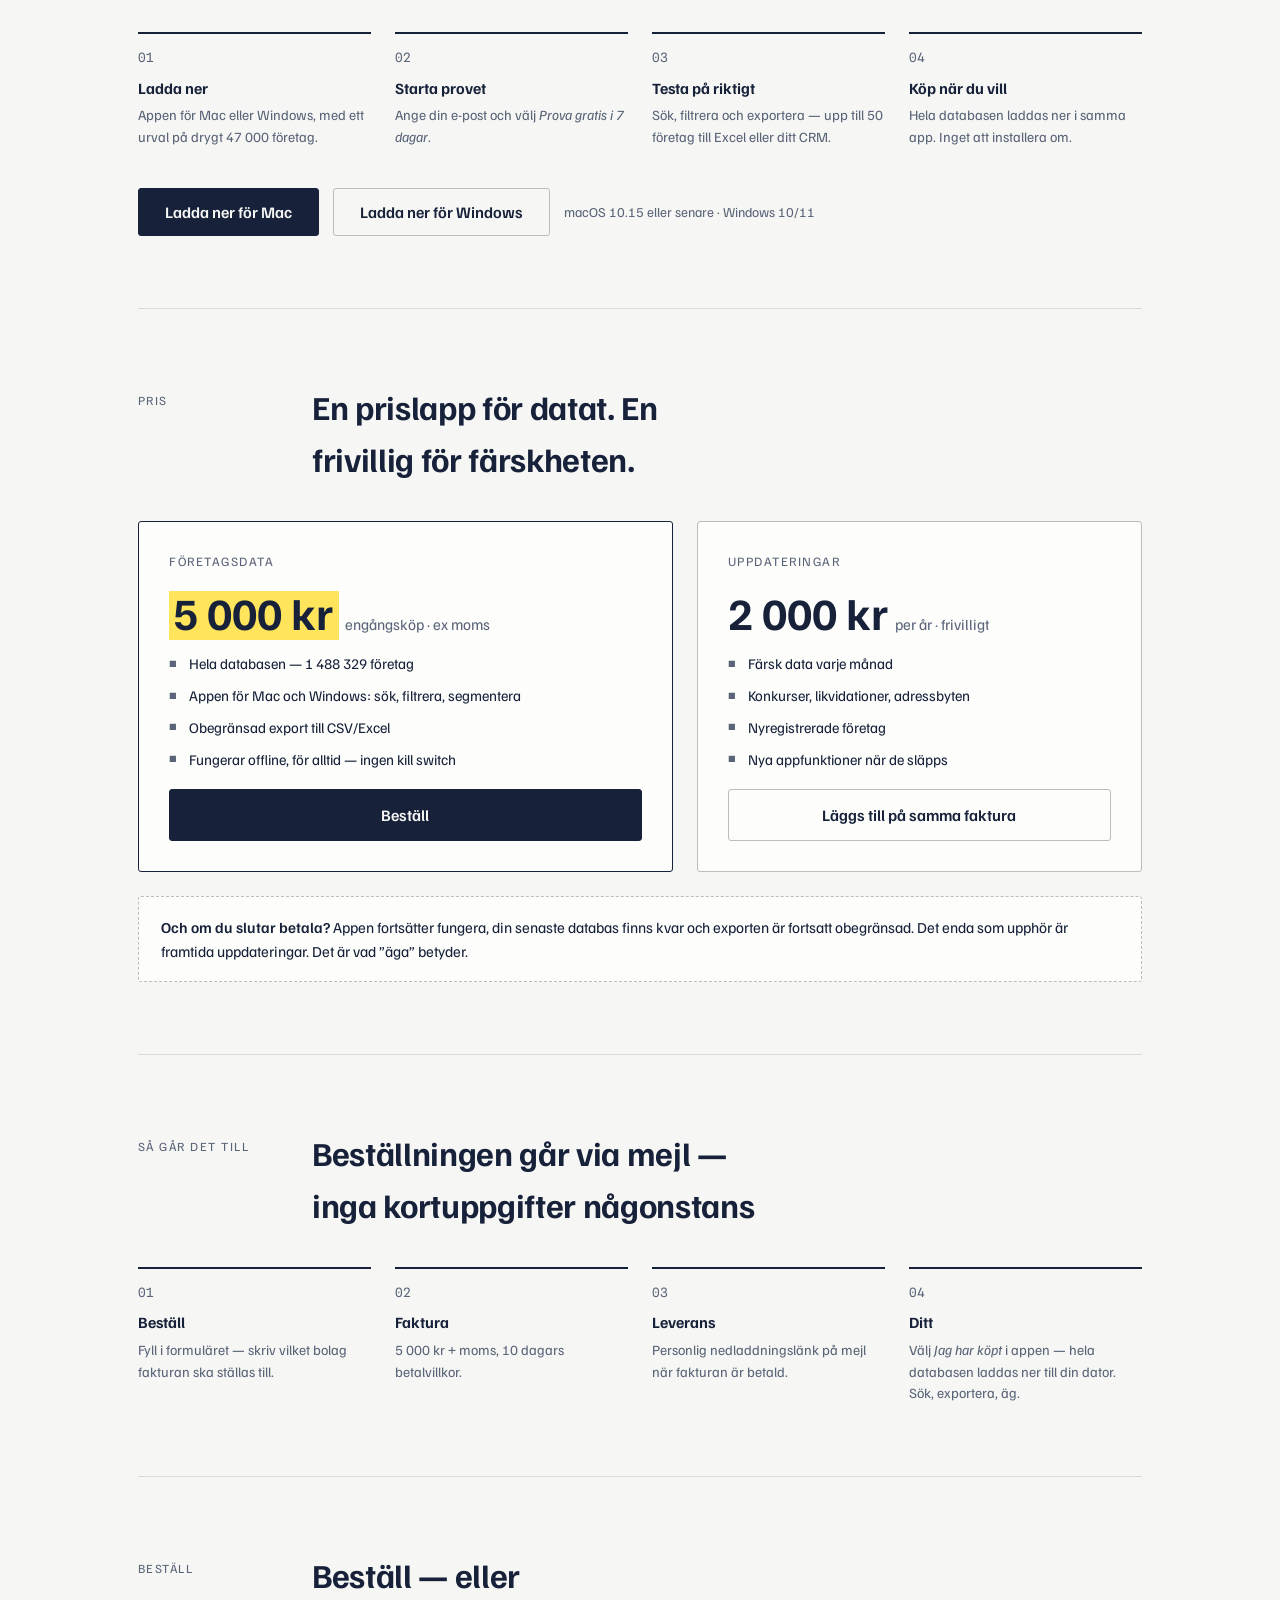
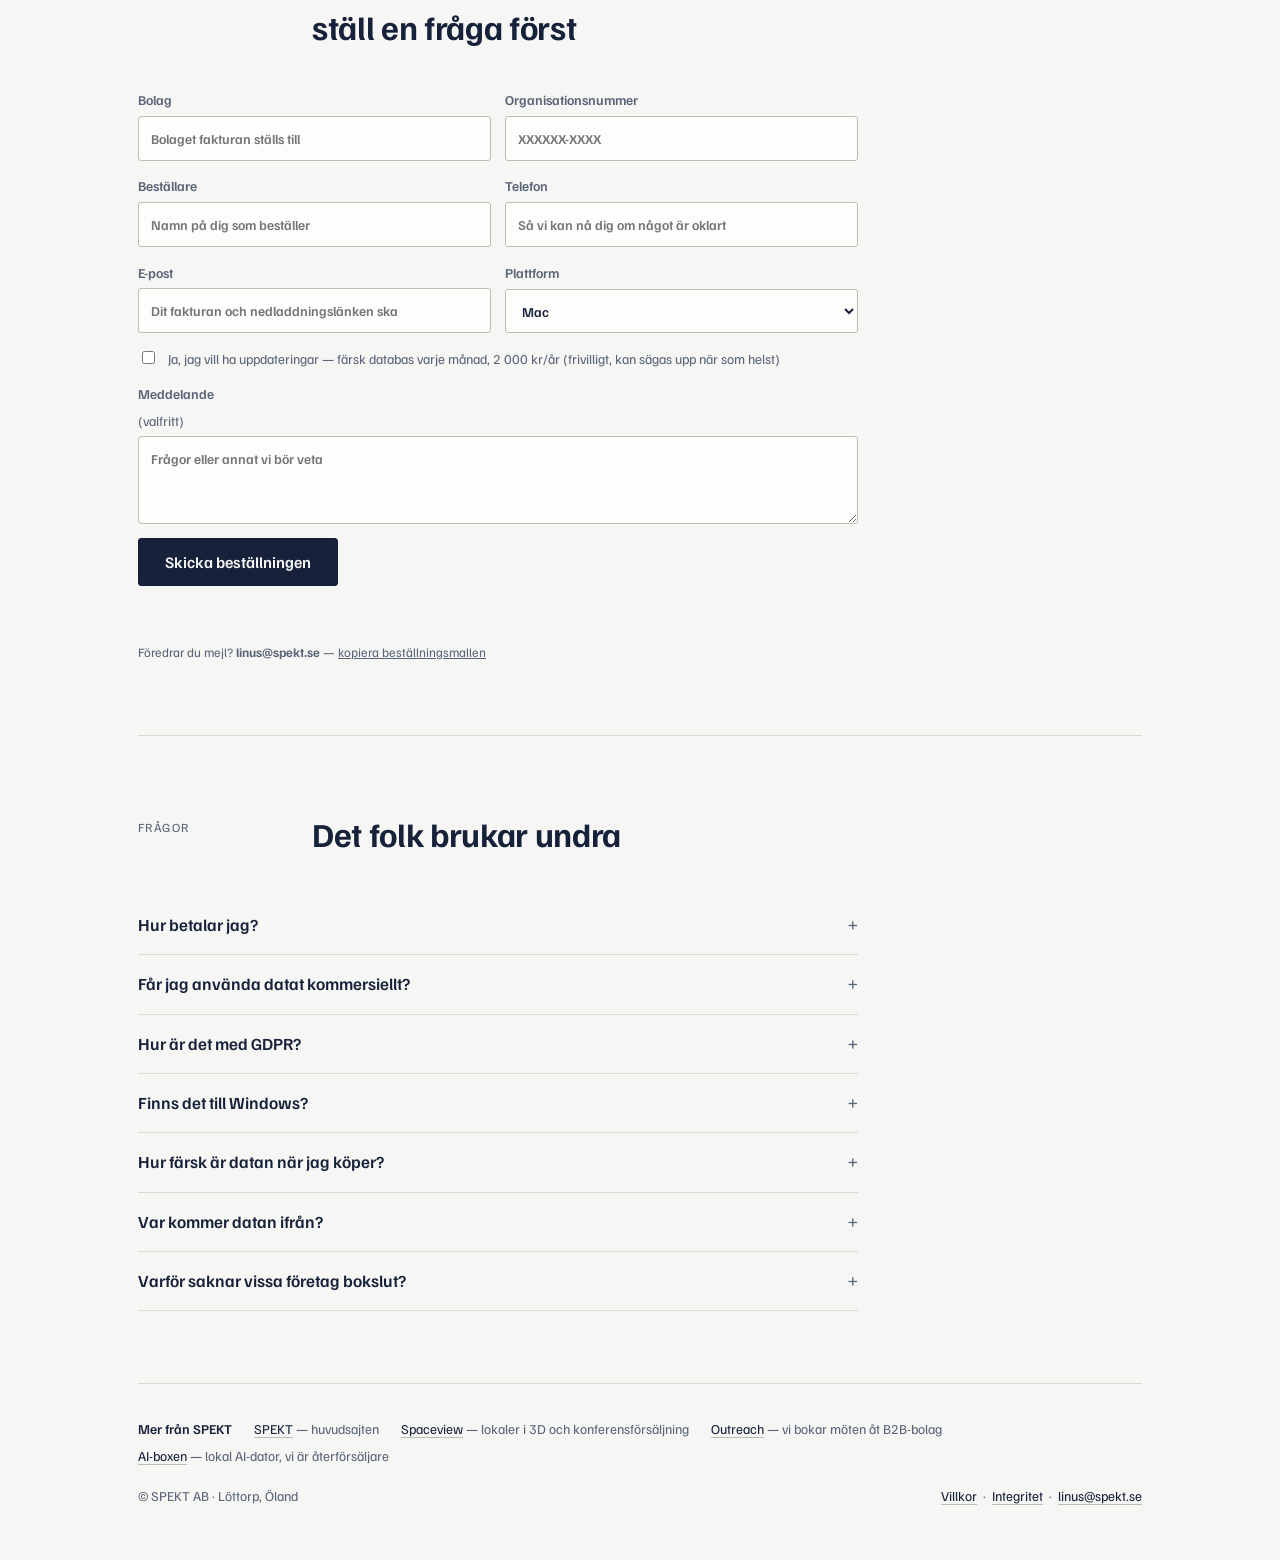
==== commit e7c3f29d: "SEO/GEO: robots.txt, sitemap.xml, llms.txt, JSON-LD, meta och sidfot som knyter ihop SPEKT:s sajter " ====
--- a/index.html
+++ b/index.html
@@ -3,14 +3,175 @@
 <head>
   <meta charset="utf-8">
   <meta name="viewport" content="width=device-width, initial-scale=1">
-  <meta name="description" content="Alla Sveriges företag som en fil du äger. 1 488 329 företag, sökbara offline på din egen dator. 5 000 kr en gång — ingen prenumeration.">
+  <title>Företagsdata — alla Sveriges företag som en fil du äger</title>
+  <meta name="description" content="Alla Sveriges företag som en fil du äger: 1 488 329 företag, sökbara offline på din egen dator, Mac och Windows. 5 000 kr en gång — ingen prenumeration.">
+  <meta name="robots" content="index, follow, max-snippet:-1, max-image-preview:large">
+  <link rel="canonical" href="https://foretagsdata.spekt.se/">
+  <meta property="og:site_name" content="Företagsdata · SPEKT">
+  <meta property="og:locale" content="sv_SE">
+  <meta property="og:type" content="website">
+  <meta property="og:url" content="https://foretagsdata.spekt.se/">
   <meta property="og:title" content="Företagsdata — alla Sveriges företag som en fil du äger">
-  <meta property="og:description" content="Komplett, sökbar databas över svenska företag. Köp en gång, äg för alltid. 5 000 kr ex moms.">
-  <meta property="og:url" content="https://foretagsdata.spekt.se/">
-  <meta property="og:type" content="website">
-  <link rel="canonical" href="https://foretagsdata.spekt.se/">
+  <meta property="og:description" content="Komplett, sökbar databas över svenska företag, lokalt på din egen dator. Köp en gång, äg för alltid. 5 000 kr ex moms.">
+  <meta property="og:image" content="https://foretagsdata.spekt.se/delningsbild.png">
+  <meta property="og:image:width" content="1200">
+  <meta property="og:image:height" content="630">
+  <meta property="og:image:alt" content="SPEKT — behovsanpassade lösningar">
+  <meta name="twitter:card" content="summary_large_image">
+  <meta name="twitter:title" content="Företagsdata — alla Sveriges företag som en fil du äger">
+  <meta name="twitter:description" content="Komplett, sökbar databas över svenska företag, lokalt på din egen dator. Köp en gång, äg för alltid. 5 000 kr ex moms.">
+  <meta name="twitter:image" content="https://foretagsdata.spekt.se/delningsbild.png">
   <link rel="icon" href="data:image/svg+xml,%3Csvg xmlns='http://www.w3.org/2000/svg' viewBox='0 0 100 100'%3E%3Crect width='100' height='100' rx='14' fill='%2317223A'/%3E%3Crect x='14' y='58' width='72' height='22' fill='%23FFE45C'/%3E%3Ctext x='50' y='47' font-family='Helvetica,Arial,sans-serif' font-size='44' font-weight='700' fill='%23F6F7F4' text-anchor='middle'%3EFd%3C/text%3E%3C/svg%3E">
-<title>Företagsdata</title>
+<script type="application/ld+json">
+{
+  "@context": "https://schema.org",
+  "@graph": [
+    {
+      "@type": "Organization",
+      "@id": "https://spekt.se/#organization",
+      "name": "SPEKT AB",
+      "url": "https://spekt.se",
+      "logo": "https://foretagsdata.spekt.se/delningsbild.png",
+      "taxID": "559249-6847",
+      "email": "linus@spekt.se",
+      "address": {
+        "@type": "PostalAddress",
+        "addressLocality": "Löttorp",
+        "addressRegion": "Öland",
+        "addressCountry": "SE"
+      },
+      "sameAs": [
+        "https://spekt.se",
+        "https://www.spaceview.se",
+        "https://outreach.spekt.se",
+        "https://aiboxen.spekt.se",
+        "https://foretagsdata.spekt.se"
+      ]
+    },
+    {
+      "@type": "WebSite",
+      "@id": "https://foretagsdata.spekt.se/#website",
+      "url": "https://foretagsdata.spekt.se/",
+      "name": "Företagsdata",
+      "description": "Alla Sveriges företag som en fil du äger: 1 488 329 företag, sökbara offline på din egen dator, Mac och Windows. 5 000 kr en gång — ingen prenumeration.",
+      "inLanguage": "sv-SE",
+      "publisher": { "@id": "https://spekt.se/#organization" }
+    },
+    {
+      "@type": "WebPage",
+      "@id": "https://foretagsdata.spekt.se/#webpage",
+      "url": "https://foretagsdata.spekt.se/",
+      "name": "Företagsdata — alla Sveriges företag som en fil du äger",
+      "inLanguage": "sv-SE",
+      "isPartOf": { "@id": "https://foretagsdata.spekt.se/#website" },
+      "about": { "@id": "https://foretagsdata.spekt.se/#app" },
+      "primaryImageOfPage": "https://foretagsdata.spekt.se/delningsbild.png"
+    },
+    {
+      "@type": "SoftwareApplication",
+      "@id": "https://foretagsdata.spekt.se/#app",
+      "name": "Företagsdata",
+      "url": "https://foretagsdata.spekt.se/",
+      "description": "En komplett, sökbar databas över svenska företag — levererad som en app med databasen lokalt på din dator. Inga konton. Inga uppslagstak. Ingen server som kan stängas av. Köp en gång, använd för alltid.",
+      "applicationCategory": "BusinessApplication",
+      "operatingSystem": "macOS 10.15 eller senare, Windows 10/11",
+      "softwareVersion": "1.4.3",
+      "inLanguage": "sv-SE",
+      "isAccessibleForFree": false,
+      "featureList": [
+        "1 488 329 svenska företag",
+        "Status i klartext med datum",
+        "SNI-kod och bransch",
+        "Fritextsökbar verksamhetsbeskrivning",
+        "Adress, ort, kommun, län och koordinater",
+        "Bolagsform och registreringsdatum",
+        "Bokslut år för år: omsättning, resultat, eget kapital, anställda",
+        "Obegränsad export till CSV/Excel",
+        "Fungerar offline"
+      ],
+      "author": { "@id": "https://spekt.se/#organization" },
+      "publisher": { "@id": "https://spekt.se/#organization" },
+      "offers": [
+        {
+          "@type": "Offer",
+          "name": "Företagsdata",
+          "description": "Engångsköp: hela databasen, appen för Mac och Windows, obegränsad export, fungerar offline för alltid.",
+          "price": "5000",
+          "priceCurrency": "SEK",
+          "url": "https://foretagsdata.spekt.se/#pris",
+          "availability": "https://schema.org/InStock",
+          "priceSpecification": {
+            "@type": "UnitPriceSpecification",
+            "price": "5000",
+            "priceCurrency": "SEK",
+            "valueAddedTaxIncluded": false
+          },
+          "seller": { "@id": "https://spekt.se/#organization" }
+        },
+        {
+          "@type": "Offer",
+          "name": "Uppdateringar",
+          "description": "Frivilligt tillval: färsk databas varje månad och nya appfunktioner.",
+          "price": "2000",
+          "priceCurrency": "SEK",
+          "url": "https://foretagsdata.spekt.se/#pris",
+          "availability": "https://schema.org/InStock",
+          "priceSpecification": {
+            "@type": "UnitPriceSpecification",
+            "price": "2000",
+            "priceCurrency": "SEK",
+            "valueAddedTaxIncluded": false,
+            "billingDuration": 1,
+            "unitCode": "ANN"
+          },
+          "seller": { "@id": "https://spekt.se/#organization" }
+        }
+      ]
+    },
+    {
+      "@type": "FAQPage",
+      "@id": "https://foretagsdata.spekt.se/#fragor",
+      "mainEntity": [
+        {
+          "@type": "Question",
+          "name": "Hur betalar jag?",
+          "acceptedAnswer": { "@type": "Answer", "text": "Mot faktura, som företag gör. Mejla din beställning med bolagsnamn och orgnr så kommer fakturan; när den är betald får du en personlig nedladdningslänk på mejl. Inga kort, inga konton, ingen betalvägg." }
+        },
+        {
+          "@type": "Question",
+          "name": "Får jag använda datat kommersiellt?",
+          "acceptedAnswer": { "@type": "Answer", "text": "Ja — prospektering, analys, segmentering och utskick i din egen verksamhet. Det du inte får göra är att sälja databasen vidare som den är." }
+        },
+        {
+          "@type": "Question",
+          "name": "Hur är det med GDPR?",
+          "acceptedAnswer": { "@type": "Answer", "text": "Databasen innehåller företagsuppgifter från öppna myndighetskällor — inga personnummer, inga enskilda firmor (vars orgnr är personnummer), inga telefonnummer eller e-postadresser och inga c/o-namn eller lägenhetsnummer i adresserna. Reklamspärrade företag är bortfiltrerade. Som köpare blir du själv personuppgiftsansvarig för hur du använder datat. Läs mer i integritetspolicyn: https://foretagsdata.spekt.se/integritet.html" }
+        },
+        {
+          "@type": "Question",
+          "name": "Finns det till Windows?",
+          "acceptedAnswer": { "@type": "Answer", "text": "Ja. Appen finns till både macOS och Windows — välj plattform när du beställer." }
+        },
+        {
+          "@type": "Question",
+          "name": "Hur färsk är datan när jag köper?",
+          "acceptedAnswer": { "@type": "Answer", "text": "Databasen släpps i en ny version en gång i månaden, så den du får är som mest en månad gammal. Med uppdateringar får du varje ny version direkt i appen." }
+        },
+        {
+          "@type": "Question",
+          "name": "Var kommer datan ifrån?",
+          "acceptedAnswer": { "@type": "Answer", "text": "Bolagsverkets och SCB:s öppna värdefulla datamängder, kompletterade med egna berikningar: kommuner, län, koordinater och statusar i klartext." }
+        },
+        {
+          "@type": "Question",
+          "name": "Varför saknar vissa företag bokslut?",
+          "acceptedAnswer": { "@type": "Answer", "text": "Bokslutssiffrorna kommer ur årsredovisningar som lämnats digitalt till Bolagsverket. Lämnar ett bolag årsredovisningen på papper finns siffrorna inte som data hos Bolagsverket — och då saknas de också hos oss. Vi hämtar nya bokslut varje månad, så andelen växer i takt med att fler bolag lämnar digitalt." }
+        }
+      ]
+    }
+  ]
+}
+</script>
 <link rel="stylesheet" href="https://fonts.googleapis.com/css2?family=Familjen+Grotesk:ital,wght@0,400..700;1,400..700&family=Spline+Sans+Mono:wght@400;500&display=swap">
 <style>
   :root {
@@ -269,6 +430,9 @@
   footer.fot { border-top: 1px solid var(--linje); padding: 34px 0 54px; display: flex; justify-content: space-between; gap: 18px; flex-wrap: wrap; font-size: 0.85rem; color: var(--black-svag); }
   footer.fot a { color: var(--black); text-decoration: none; border-bottom: 1px solid var(--linje-stark); }
   footer.fot a:hover { border-color: var(--black); }
+  footer.fot .mer { flex-basis: 100%; display: flex; flex-wrap: wrap; gap: 6px 22px; align-items: baseline; }
+  footer.fot .mer b { font-weight: 600; color: var(--black); }
+  footer.fot .mer span { color: var(--black-svag); }
 </style>
 </head>
 <body>
@@ -544,6 +708,13 @@
   </section>
 
   <footer class="fot">
+    <nav class="mer" aria-label="Mer från SPEKT">
+      <b>Mer från SPEKT</b>
+      <span><a href="https://spekt.se">SPEKT</a> — huvudsajten</span>
+      <span><a href="https://www.spaceview.se">Spaceview</a> — lokaler i 3D och konferensförsäljning</span>
+      <span><a href="https://outreach.spekt.se">Outreach</a> — vi bokar möten åt B2B-bolag</span>
+      <span><a href="https://aiboxen.spekt.se">AI-boxen</a> — lokal AI-dator, vi är återförsäljare</span>
+    </nav>
     <div>© SPEKT AB · Löttorp, Öland</div>
     <div><a href="/villkor.html">Villkor</a> &nbsp;·&nbsp; <a href="/integritet.html">Integritet</a> &nbsp;·&nbsp; <a href="mailto:linus@spekt.se">linus@spekt.se</a></div>
   </footer>
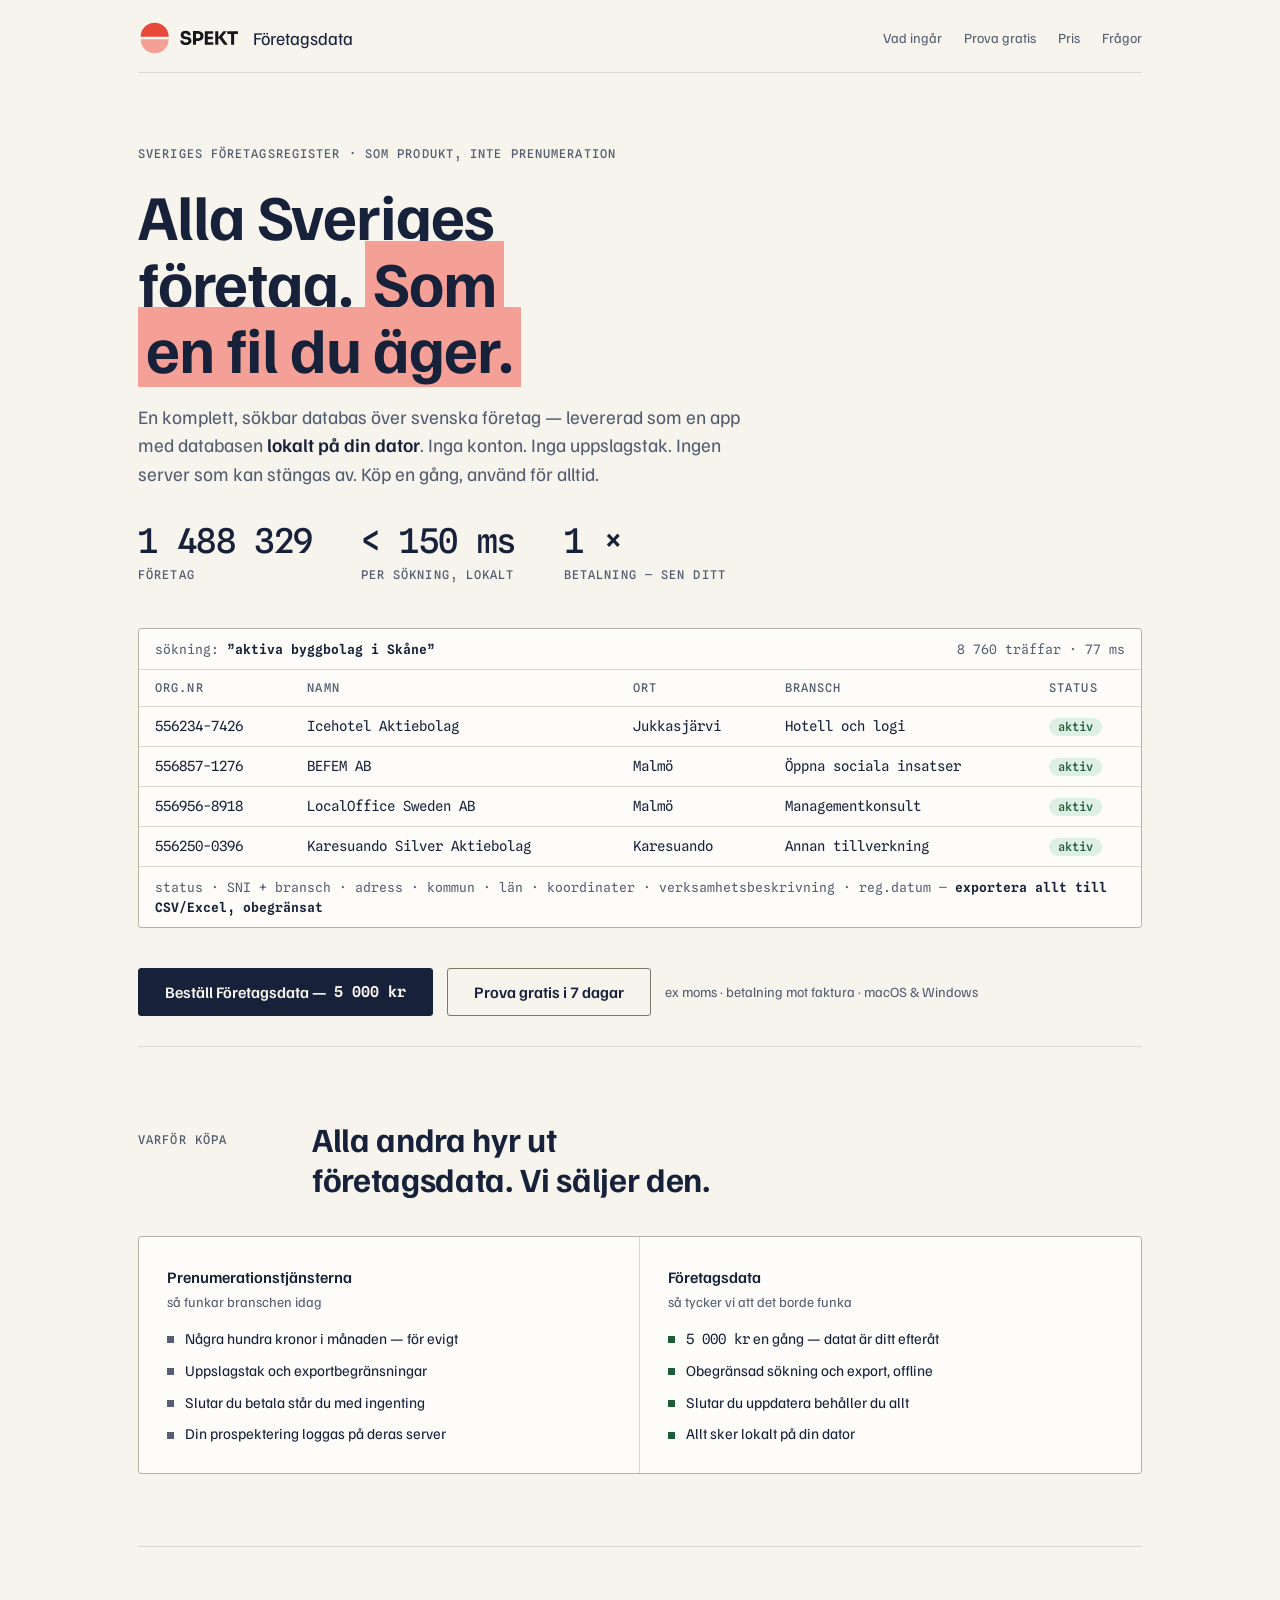
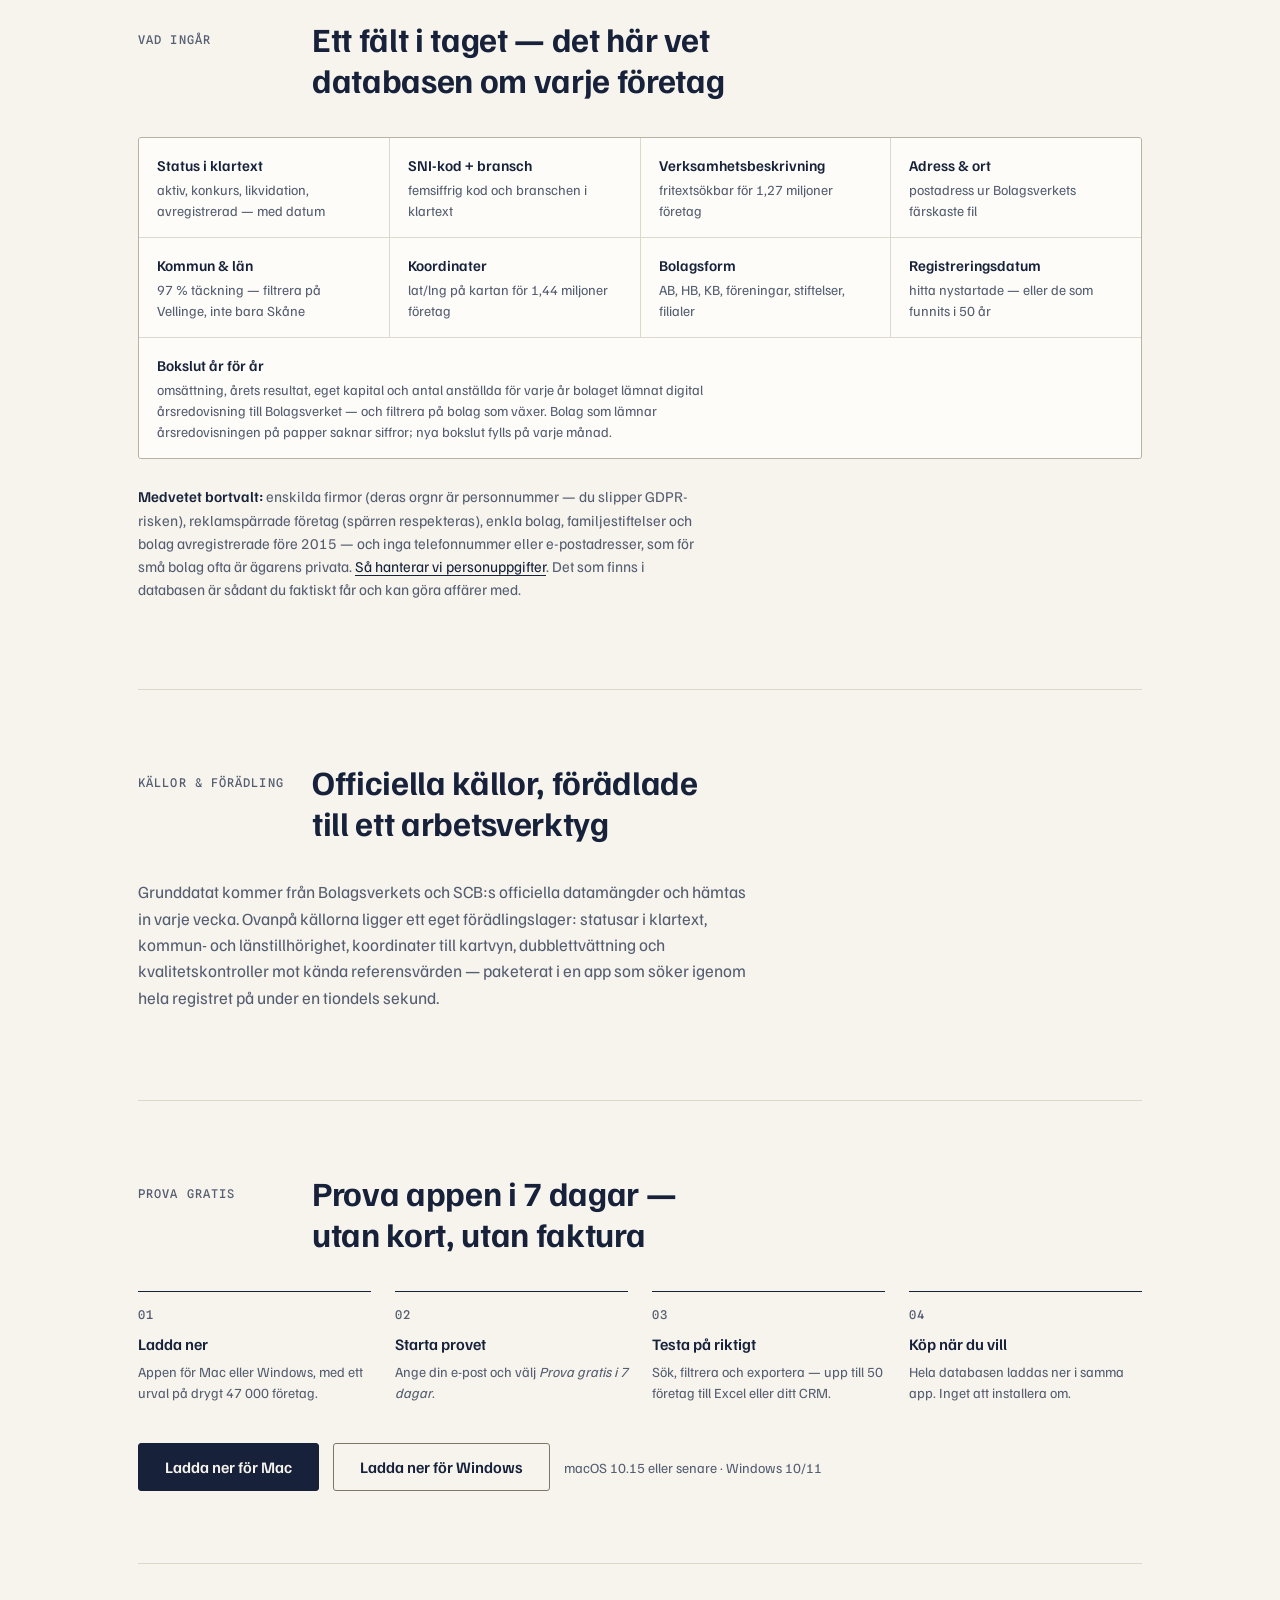
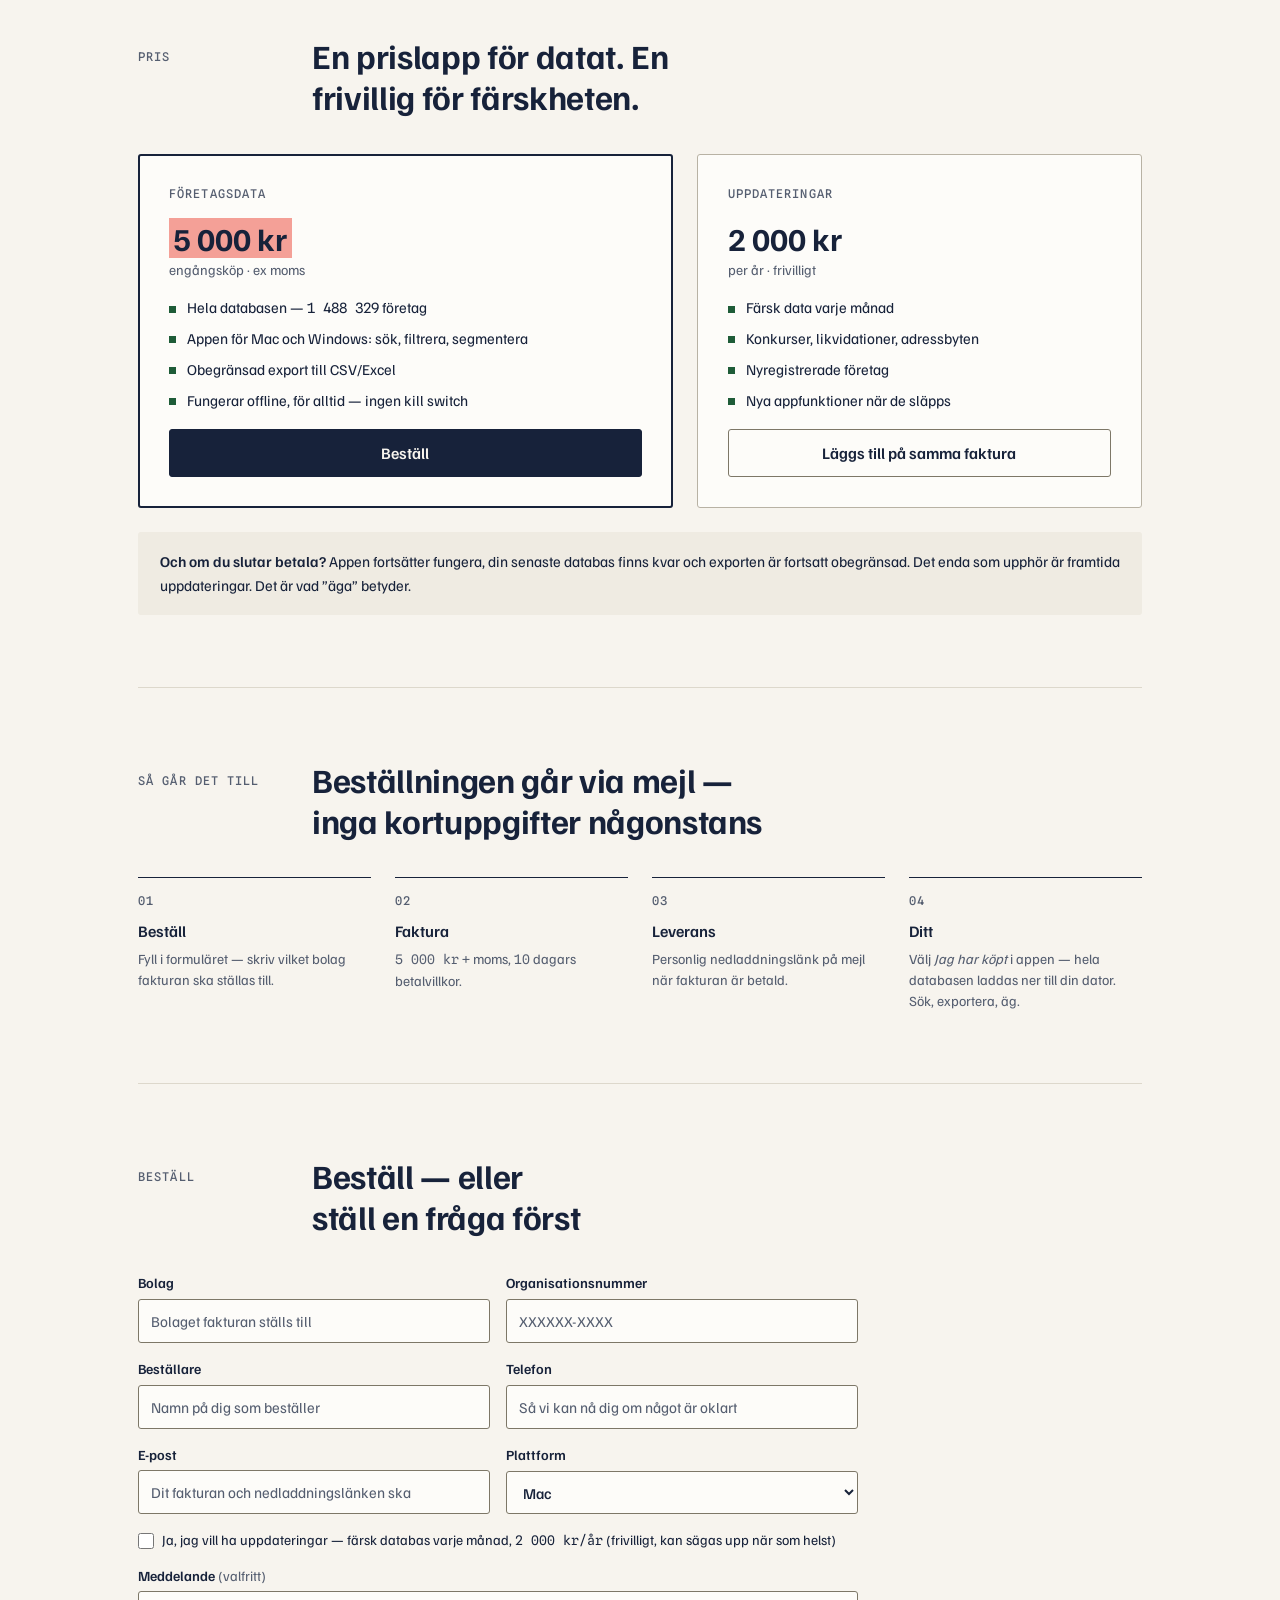
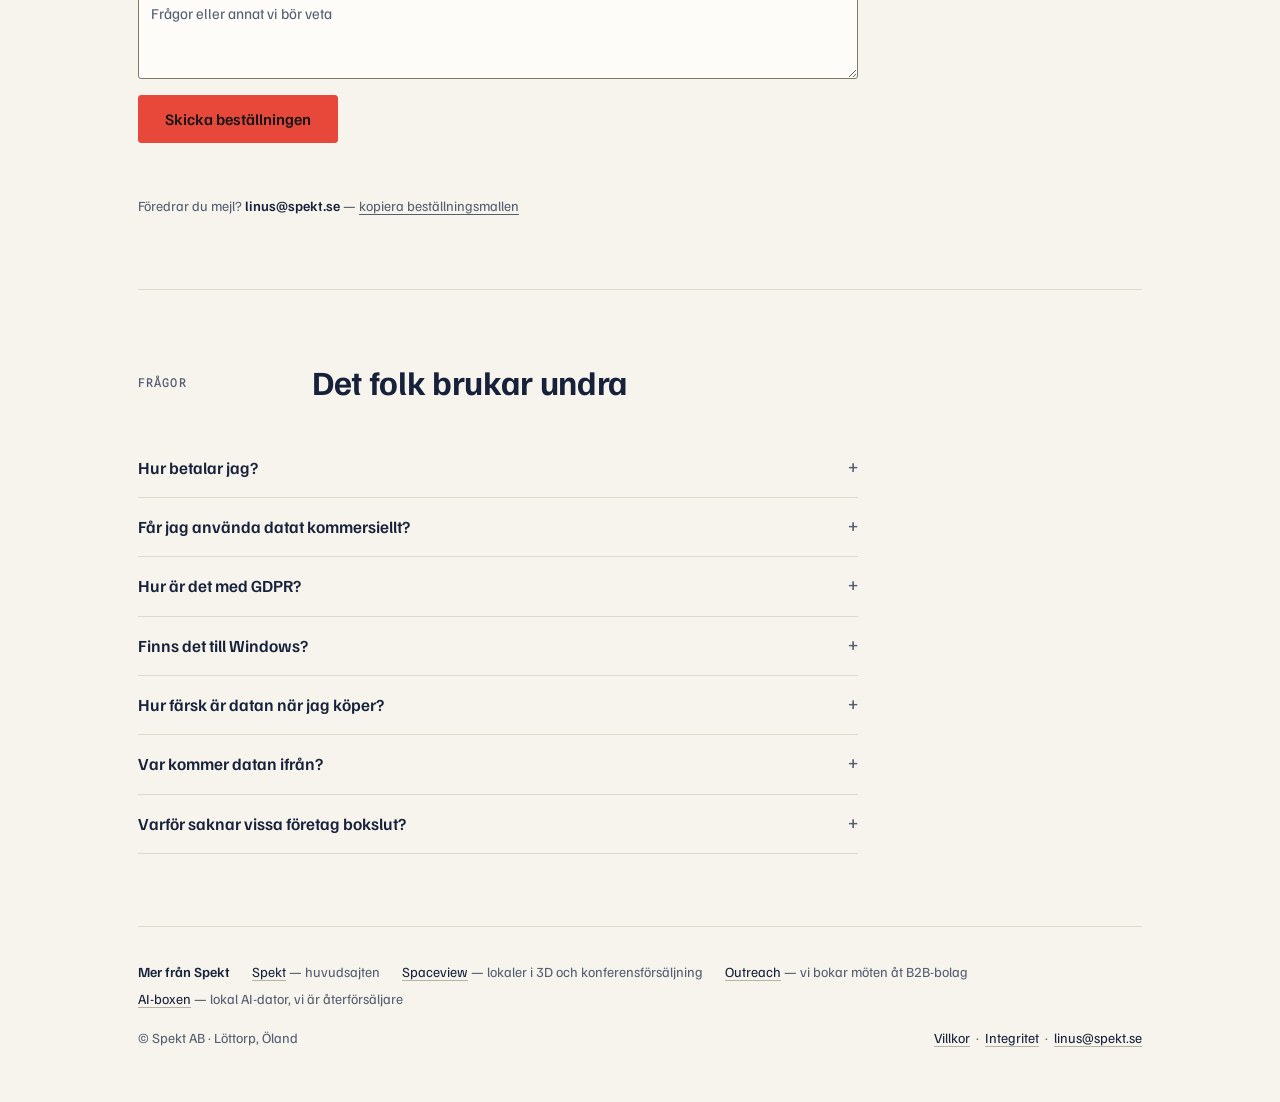
==== commit 328ea0a9: "Designsystemet Spekt: tokens, egna typsnitt, logotyp och Spekt i löptext - tokens.css: färgtokens ex" ====
--- a/index.html
+++ b/index.html
@@ -7,7 +7,7 @@
   <meta name="description" content="Alla Sveriges företag som en fil du äger: 1 488 329 företag, sökbara offline på din egen dator, Mac och Windows. 5 000 kr en gång — ingen prenumeration.">
   <meta name="robots" content="index, follow, max-snippet:-1, max-image-preview:large">
   <link rel="canonical" href="https://foretagsdata.spekt.se/">
-  <meta property="og:site_name" content="Företagsdata · SPEKT">
+  <meta property="og:site_name" content="Företagsdata · Spekt">
   <meta property="og:locale" content="sv_SE">
   <meta property="og:type" content="website">
   <meta property="og:url" content="https://foretagsdata.spekt.se/">
@@ -16,12 +16,12 @@
   <meta property="og:image" content="https://foretagsdata.spekt.se/delningsbild.png">
   <meta property="og:image:width" content="1200">
   <meta property="og:image:height" content="630">
-  <meta property="og:image:alt" content="SPEKT — behovsanpassade lösningar">
+  <meta property="og:image:alt" content="Spekt — behovsanpassade lösningar">
   <meta name="twitter:card" content="summary_large_image">
   <meta name="twitter:title" content="Företagsdata — alla Sveriges företag som en fil du äger">
   <meta name="twitter:description" content="Komplett, sökbar databas över svenska företag, lokalt på din egen dator. Köp en gång, äg för alltid. 5 000 kr ex moms.">
   <meta name="twitter:image" content="https://foretagsdata.spekt.se/delningsbild.png">
-  <link rel="icon" href="data:image/svg+xml,%3Csvg xmlns='http://www.w3.org/2000/svg' viewBox='0 0 100 100'%3E%3Crect width='100' height='100' rx='14' fill='%2317223A'/%3E%3Crect x='14' y='58' width='72' height='22' fill='%23FFE45C'/%3E%3Ctext x='50' y='47' font-family='Helvetica,Arial,sans-serif' font-size='44' font-weight='700' fill='%23F6F7F4' text-anchor='middle'%3EFd%3C/text%3E%3C/svg%3E">
+  <link rel="icon" href="/favicon.svg" type="image/svg+xml">
 <script type="application/ld+json">
 {
   "@context": "https://schema.org",
@@ -29,7 +29,7 @@
     {
       "@type": "Organization",
       "@id": "https://spekt.se/#organization",
-      "name": "SPEKT AB",
+      "name": "Spekt AB",
       "url": "https://spekt.se",
       "logo": "https://foretagsdata.spekt.se/delningsbild.png",
       "taxID": "559249-6847",
@@ -172,274 +172,234 @@
   ]
 }
 </script>
-<link rel="stylesheet" href="https://fonts.googleapis.com/css2?family=Familjen+Grotesk:ital,wght@0,400..700;1,400..700&family=Spline+Sans+Mono:wght@400;500&display=swap">
+<link rel="preload" href="/typsnitt/familjen-grotesk-latin.woff2" as="font" type="font/woff2" crossorigin>
+<link rel="preload" href="/typsnitt/spline-sans-mono-latin.woff2" as="font" type="font/woff2" crossorigin>
+<link rel="stylesheet" href="/tokens.css">
 <style>
-  :root {
-    --papper: #F6F7F4;
-    --kort: #FDFDFB;
-    --black: #17223A;
-    --black-svag: #5A6478;
-    --linje: #D8DCD2;
-    --linje-stark: #B9BFB2;
-    --markering: #FFE45C;
-    --markering-text: #17223A;
-    --aktiv-bg: #DEEFE3;
-    --aktiv-text: #1E5C38;
-    --knapp-bg: #17223A;
-    --knapp-text: #F6F7F4;
-  }
-  @media (prefers-color-scheme: dark) {
-    :root:not([data-theme="light"]) {
-      --papper: #12161F;
-      --kort: #1A1F2B;
-      --black: #E8EAE4;
-      --black-svag: #99A1B0;
-      --linje: #2A3140;
-      --linje-stark: #3B4356;
-      --markering: #F0D33F;
-      --markering-text: #12161F;
-      --aktiv-bg: #1C3A29;
-      --aktiv-text: #8FD3A8;
-      --knapp-bg: #E8EAE4;
-      --knapp-text: #12161F;
-    }
-  }
-  :root[data-theme="dark"] {
-    --papper: #12161F;
-    --kort: #1A1F2B;
-    --black: #E8EAE4;
-    --black-svag: #99A1B0;
-    --linje: #2A3140;
-    --linje-stark: #3B4356;
-    --markering: #F0D33F;
-    --markering-text: #12161F;
-    --aktiv-bg: #1C3A29;
-    --aktiv-text: #8FD3A8;
-    --knapp-bg: #E8EAE4;
-    --knapp-text: #12161F;
-  }
-
-  * { box-sizing: border-box; }
+  /* Startsidan. Färger, typsnitt och grundformer kommer från /tokens.css (designsystemet Spekt). */
   html { scroll-behavior: smooth; }
-  body {
-    margin: 0;
-    background: var(--papper);
-    color: var(--black);
-    font-family: "Familjen Grotesk", "Helvetica Neue", system-ui, sans-serif;
-    font-size: 17px;
-    line-height: 1.55;
-  }
-  .mono {
-    font-family: "Spline Sans Mono", ui-monospace, Menlo, monospace;
-    font-variant-numeric: tabular-nums;
-  }
 
   .yta { max-width: 1060px; margin: 0 auto; padding: 0 28px; }
-
+  @media (max-width: 640px) { .yta { padding: 0 var(--space-4); } }
+
+  /* ---------- sidhuvud ---------- */
   header.topp {
-    display: flex; align-items: baseline; justify-content: space-between;
-    padding: 22px 0 18px; border-bottom: 1px solid var(--linje);
-  }
-  .ordmarke { font-weight: 700; font-size: 1.05rem; letter-spacing: 0.01em; }
-  .ordmarke span { color: var(--black-svag); font-weight: 400; }
-  .topp nav { display: flex; gap: 22px; font-size: 0.9rem; }
-  .topp a { color: var(--black-svag); text-decoration: none; }
-  .topp a:hover, .topp a:focus-visible { color: var(--black); }
+    display: flex; align-items: center; justify-content: space-between; flex-wrap: wrap;
+    gap: var(--space-3) var(--space-6);
+    padding: 20px 0 var(--space-4); border-bottom: 1px solid var(--linje);
+  }
+  .topp .logga { --h: 36px; }
+  .topp nav { display: flex; flex-wrap: wrap; gap: 6px 22px; font-size: 14px; }
+  .topp nav a { color: var(--text-svag); text-decoration: none; }
+  .topp nav a:hover, .topp nav a:focus-visible { color: var(--text); }
+  @media (max-width: 640px) {
+    .topp .logga { --h: 32px; }
+    .topp nav { gap: 6px 18px; }
+  }
 
   /* ---------- hero ---------- */
-  .hero { padding: 72px 0 30px; }
-  .oga {
-    font-size: 0.78rem; letter-spacing: 0.14em; text-transform: uppercase;
-    color: var(--black-svag); margin-bottom: 18px;
-  }
+  .hero { padding: var(--space-18) 0 30px; }
+  .hero .oga { margin-bottom: 18px; }
   h1 {
-    font-size: clamp(2.4rem, 5.4vw, 4rem);
+    font-size: clamp(40px, 7.4vw, 64px);
     line-height: 1.04; font-weight: 700; letter-spacing: -0.015em;
     margin: 0 0 22px; max-width: 15ch; text-wrap: balance;
   }
-  h1 mark {
-    background: linear-gradient(0deg, var(--markering) 0%, var(--markering) 88%, transparent 88%);
-    color: var(--markering-text); padding: 0 0.08em;
-  }
-  .hero p.ingress { max-width: 58ch; font-size: 1.15rem; color: var(--black-svag); margin: 0 0 34px; }
-  .hero p.ingress strong { color: var(--black); font-weight: 600; }
-
-  .raknare { display: flex; gap: 48px; flex-wrap: wrap; margin-bottom: 44px; }
-  .raknare div { display: flex; flex-direction: column; gap: 2px; }
-  .raknare .tal { font-size: clamp(1.6rem, 3vw, 2.3rem); font-weight: 500; }
-  .raknare .etikett { font-size: 0.78rem; letter-spacing: 0.1em; text-transform: uppercase; color: var(--black-svag); }
-
-  /* registerkortet */
+  .hero p.ingress { max-width: 58ch; font-size: 19px; line-height: 1.5; color: var(--text-svag); margin: 0 0 34px; }
+  .hero p.ingress strong { color: var(--text); font-weight: 600; }
+
+  /* nyckeltal i mono */
+  .raknare { display: flex; gap: var(--space-6) var(--space-12); flex-wrap: wrap; margin-bottom: 44px; }
+  .raknare div { display: flex; flex-direction: column; gap: 6px; }
+  .raknare .tal {
+    font-family: var(--font-mono); font-variant-numeric: tabular-nums;
+    font-size: 34px; line-height: 1.1; font-weight: 500; letter-spacing: -0.6px; white-space: nowrap;
+  }
+  @media (max-width: 640px) { .raknare .tal { font-size: 28px; } }
+
+  /* registerkortet: tabell enligt designsystemet */
   .registerkort {
-    background: var(--kort); border: 1px solid var(--linje-stark); border-radius: 3px;
-    overflow: hidden; box-shadow: 0 1px 0 var(--linje);
+    background: var(--kort); border: 1px solid var(--linje-stark); border-radius: var(--radius-sm); overflow: hidden;
+  }
+  .registerkort .kortrubrik, .registerkort .kortfot {
+    font-family: var(--font-mono); font-size: 13px; line-height: 20px; color: var(--text-svag);
+    padding: 10px var(--space-4);
   }
   .registerkort .kortrubrik {
-    display: flex; justify-content: space-between; align-items: center; gap: 12px;
-    padding: 10px 16px; border-bottom: 1px solid var(--linje);
-    font-size: 0.8rem; color: var(--black-svag);
-  }
-  .registerkort .kortrubrik b { color: var(--black); font-weight: 600; }
+    display: flex; justify-content: space-between; align-items: center; flex-wrap: wrap; gap: 4px var(--space-4);
+    border-bottom: 1px solid var(--linje);
+  }
+  .registerkort .kortfot { border-top: 1px solid var(--linje); }
+  .registerkort b { color: var(--text); font-weight: 600; }
   .tabellram { overflow-x: auto; }
-  table.register { width: 100%; border-collapse: collapse; font-size: 0.85rem; min-width: 640px; }
-  table.register th, table.register td { text-align: left; padding: 9px 16px; white-space: nowrap; }
+  table.register {
+    width: 100%; border-collapse: collapse; min-width: 640px;
+    font-family: var(--font-mono); font-size: 14px; line-height: 1.5;
+  }
+  table.register th, table.register td { text-align: left; padding: 9px var(--space-4); white-space: nowrap; }
   table.register thead th {
-    font-size: 0.72rem; letter-spacing: 0.1em; text-transform: uppercase;
-    color: var(--black-svag); font-weight: 500; border-bottom: 1px solid var(--linje);
-  }
-  table.register tbody tr { border-bottom: 1px solid var(--linje); }
-  table.register tbody tr:last-child { border-bottom: none; }
+    font-size: 12px; font-weight: 500; letter-spacing: 1.1px; text-transform: uppercase;
+    color: var(--text-svag); border-bottom: 1px solid var(--linje);
+  }
+  table.register tbody td { border-bottom: 1px solid var(--linje); }
+  table.register tbody tr:last-child td { border-bottom: 0; }
   .pill {
-    display: inline-block; padding: 1px 9px; border-radius: 999px;
-    font-size: 0.72rem; background: var(--aktiv-bg); color: var(--aktiv-text);
-  }
-  .kortfot {
-    padding: 10px 16px; border-top: 1px solid var(--linje);
-    font-size: 0.8rem; color: var(--black-svag);
-  }
-  .kortfot b { color: var(--black); }
+    display: inline-block; padding: 0 9px; border-radius: var(--radius-full);
+    font-family: var(--font-mono); font-size: 12px; line-height: 18px; font-weight: 500;
+    background: var(--aktiv-bg); color: var(--aktiv-text);
+  }
 
   .rad-in { opacity: 0; transform: translateY(4px); }
   .rad-in.syns { opacity: 1; transform: none; transition: opacity .4s ease, transform .4s ease; }
   @media (prefers-reduced-motion: reduce) {
-    html { scroll-behavior: auto; }
     .rad-in { opacity: 1; transform: none; transition: none; }
   }
 
-  .cta-rad { display: flex; gap: 14px; align-items: center; flex-wrap: wrap; margin: 40px 0 0; }
+  /* ---------- knappar ---------- */
+  .cta-rad { display: flex; gap: var(--space-3) 14px; align-items: center; flex-wrap: wrap; margin: 40px 0 0; }
   .knapp {
-    display: inline-block; background: var(--knapp-bg); color: var(--knapp-text);
-    padding: 13px 26px; border-radius: 3px; text-decoration: none; font-weight: 600;
-    font-size: 1rem; border: 1px solid var(--knapp-bg);
-  }
-  .knapp:hover, .knapp:focus-visible { opacity: 0.88; }
-  .knapp.tunn { background: transparent; color: var(--black); border-color: var(--linje-stark); }
-  button.knapp { cursor: pointer; font-family: inherit; }
-  button.knapp:disabled { opacity: 0.6; cursor: default; }
-  .cta-rad .not { font-size: 0.85rem; color: var(--black-svag); }
-  .mejlfallback { font-size: 0.8rem; color: var(--black-svag); margin: 0.6rem 0 0; }
-  .mejlfallback a { color: inherit; text-decoration: underline; }
-  .bestallform { max-width: 720px; display: grid; gap: 0.9rem; }
-  .bestallform .tvafalt { display: grid; grid-template-columns: 1fr 1fr; gap: 0.9rem; }
-  @media (max-width: 560px) { .bestallform .tvafalt { grid-template-columns: 1fr; } }
-  .bestallform select {
-    background: var(--kort); border: 1px solid var(--linje-stark); border-radius: 3px;
-    padding: 11px 12px; font: inherit; color: var(--black); width: 100%;
-  }
-  .bestallform .kryss { display: flex; gap: 0.6rem; align-items: flex-start; font-weight: 400; }
-  .bestallform .kryss input { width: auto; margin-top: 0.2rem; }
-  .bestallform .valfritt { font-weight: 400; }
-  .bestallform label { display: grid; gap: 0.35rem; font-size: 0.85rem; font-weight: 600; color: var(--black-svag); }
-  .bestallform input, .bestallform textarea {
-    background: var(--kort); border: 1px solid var(--linje-stark); border-radius: 3px;
-    padding: 11px 12px; font: inherit; color: var(--black); width: 100%;
-  }
-  .bestallform input:focus-visible, .bestallform textarea:focus-visible {
-    outline: 2px solid var(--markering); outline-offset: 1px;
-  }
+    display: inline-flex; align-items: center; justify-content: center; gap: var(--space-2);
+    font-family: var(--font-sans); font-size: 16px; line-height: 22px; font-weight: 600;
+    padding: 12px 26px; border-radius: var(--radius-sm); text-decoration: none; text-align: center;
+    border: 1px solid var(--brand); background: var(--brand); color: var(--on-brand);
+    cursor: pointer; transition: transform .12s ease;
+  }
+  .knapp:hover { transform: translateY(-1px); }
+  .knapp:active { transform: translateY(0); }
+  .knapp.tunn { background: transparent; color: var(--text); border-color: var(--kontroll); }
+  /* signal: högst en per vy och aldrig i en vy med markering — används bara på beställningsknappen */
+  .knapp.signal { background: var(--signal); color: var(--on-signal); border-color: var(--signal); }
+  .knapp:disabled {
+    background: var(--yta-tonad); color: var(--text-svag); border-color: var(--linje-stark);
+    cursor: not-allowed; transform: none;
+  }
+  .not { font-size: 14px; line-height: 1.5; color: var(--text-svag); }
+  .mejlfallback { font-size: 14px; color: var(--text-svag); margin: 0; }
+  .mejlfallback b { color: var(--text); font-weight: 600; }
+  .mejlfallback a { color: inherit; }
+
+  /* ---------- beställningsformuläret ---------- */
+  .bestallform { max-width: 720px; display: grid; gap: var(--space-4); }
+  .bestallform .tvafalt { display: grid; grid-template-columns: 1fr 1fr; gap: var(--space-4); }
+  @media (max-width: 640px) { .bestallform .tvafalt { grid-template-columns: 1fr; } }
+  .bestallform label { display: grid; gap: 6px; font-size: 14px; line-height: 1.4; font-weight: 600; color: var(--text); }
+  .bestallform .valfritt { font-weight: 400; color: var(--text-svag); }
+  .bestallform input, .bestallform textarea, .bestallform select {
+    font-family: var(--font-sans); font-size: 15px; line-height: 22px; font-weight: 500; color: var(--text);
+    background: var(--kort); border: 1px solid var(--kontroll); border-radius: var(--radius-sm);
+    padding: 10px 12px; width: 100%; max-width: 100%;
+  }
+  .bestallform input::placeholder, .bestallform textarea::placeholder { color: var(--text-svag); font-weight: 400; }
+  .bestallform .kryss { display: flex; gap: var(--space-2); align-items: flex-start; font-weight: 400; }
+  .bestallform .kryss input { accent-color: var(--brand); width: 16px; height: 16px; margin: 3px 0 0; padding: 0; flex: none; }
   .bestallform .honung { position: absolute; left: -5000px; width: 1px; height: 1px; opacity: 0; }
-  .bestallform button { cursor: pointer; justify-self: start; }
-  .bestallform button:disabled { opacity: 0.6; cursor: default; }
-  #bestall-svar { font-size: 0.9rem; min-height: 1.3em; margin: 0; color: var(--black-svag); }
+  .bestallform button { justify-self: start; }
+  #bestall-svar { min-height: 1.4em; margin: 0; }
   #bestall-svar.klart { color: var(--aktiv-text); font-weight: 600; }
 
   /* ---------- sektioner ---------- */
-  section.block { padding: 72px 0; border-top: 1px solid var(--linje); }
-  .blockhuvud { display: grid; grid-template-columns: 150px 1fr; gap: 24px; margin-bottom: 36px; }
-  .blockhuvud .nr {
-    font-size: 0.78rem; letter-spacing: 0.12em; text-transform: uppercase;
-    color: var(--black-svag); padding-top: 10px;
-  }
-  h2 { font-size: clamp(1.5rem, 3vw, 2.1rem); font-weight: 700; letter-spacing: -0.01em; margin: 0; max-width: 24ch; text-wrap: balance; }
+  section.block { padding: var(--space-18) 0; border-top: 1px solid var(--linje); }
+  .blockhuvud { display: grid; grid-template-columns: 150px 1fr; gap: var(--space-6); margin-bottom: 36px; }
+  .blockhuvud .nr { padding-top: 12px; }
+  h2 {
+    font-size: clamp(26px, 4.4vw, 34px); line-height: 1.2; font-weight: 700; letter-spacing: -0.34px;
+    margin: 0; max-width: 24ch; text-wrap: balance;
+  }
   .block p { max-width: 62ch; }
-  .block p.dov { color: var(--black-svag); }
-
-  /* jämförelsen */
-  .jamforelse { display: grid; grid-template-columns: 1fr 1fr; gap: 0; border: 1px solid var(--linje-stark); border-radius: 3px; overflow: hidden; }
-  .jamforelse > div { padding: 28px; background: var(--kort); }
+  .block p.dov { color: var(--text-svag); }
+  @media (max-width: 720px) { .blockhuvud { grid-template-columns: 1fr; gap: var(--space-2); } .blockhuvud .nr { padding-top: 0; } }
+  @media (max-width: 640px) { .hero { padding-top: var(--space-12); } section.block { padding: var(--space-12) 0; } }
+
+  /* jämförelsen: rutor delade av hårlinje */
+  .jamforelse {
+    display: grid; grid-template-columns: 1fr 1fr; background: var(--kort);
+    border: 1px solid var(--linje-stark); border-radius: var(--radius-sm); overflow: hidden;
+  }
+  .jamforelse > div { padding: 28px; }
   .jamforelse > div:first-child { border-right: 1px solid var(--linje); }
-  .jamforelse h3 { margin: 0 0 16px; font-size: 1rem; font-weight: 600; }
-  .jamforelse h3 small { display: block; font-weight: 400; color: var(--black-svag); font-size: 0.82rem; margin-top: 2px; }
-  .jamforelse ul { margin: 0; padding: 0; list-style: none; display: flex; flex-direction: column; gap: 10px; font-size: 0.92rem; }
-  .jamforelse li { padding-left: 20px; position: relative; }
-  .jamforelse li::before { content: "—"; position: absolute; left: 0; color: var(--black-svag); }
-  .jamforelse .vi li::before { content: "■"; font-size: 0.6rem; top: 0.35em; color: var(--aktiv-text); }
+  .jamforelse h3 { margin: 0 0 16px; font-size: 16px; line-height: 1.5; font-weight: 600; }
+  .jamforelse h3 small { display: block; font-weight: 400; color: var(--text-svag); font-size: 14px; margin-top: 2px; }
+  .jamforelse .lista { display: flex; flex-direction: column; gap: 10px; font-size: 15px; line-height: 1.45; }
   @media (max-width: 720px) {
     .jamforelse { grid-template-columns: 1fr; }
-    .jamforelse > div:first-child { border-right: none; border-bottom: 1px solid var(--linje); }
-    .blockhuvud { grid-template-columns: 1fr; gap: 8px; }
-  }
+    .jamforelse > div:first-child { border-right: 0; border-bottom: 1px solid var(--linje); }
+  }
+  @media (max-width: 640px) { .jamforelse > div { padding: var(--space-6); } }
 
   /* fältlistan */
-  .falt { display: grid; grid-template-columns: repeat(auto-fill, minmax(230px, 1fr)); gap: 1px; background: var(--linje); border: 1px solid var(--linje-stark); border-radius: 3px; overflow: hidden; }
-  .falt div { background: var(--kort); padding: 16px 18px; }
-  .falt .f { font-weight: 600; font-size: 0.92rem; }
-  .falt .d { font-size: 0.82rem; color: var(--black-svag); margin-top: 2px; }
+  .falt {
+    display: grid; grid-template-columns: repeat(auto-fill, minmax(230px, 1fr)); gap: 1px;
+    background: var(--linje); border: 1px solid var(--linje-stark); border-radius: var(--radius-sm); overflow: hidden;
+  }
+  .falt > div { background: var(--kort); padding: 16px 18px; }
+  .falt .f { font-weight: 600; font-size: 15px; }
+  .falt .d { font-size: 14px; line-height: 1.5; color: var(--text-svag); margin-top: 2px; }
   .falt .bred { grid-column: 1 / -1; }
   .falt .bred .d { max-width: 72ch; }
-  .urval { margin-top: 26px; font-size: 0.92rem; max-width: 66ch; }
-  .urval b { font-weight: 600; }
-
-  /* citatet */
-  .citat {
-    border-left: 3px solid var(--markering);
-    padding: 6px 0 6px 26px; margin: 0;
-    font-size: clamp(1.25rem, 2.4vw, 1.6rem); line-height: 1.4; font-weight: 500;
-    max-width: 34ch; text-wrap: balance;
-  }
-  .citat + p { margin-top: 18px; }
-
-  /* priser */
-  .priser { display: grid; grid-template-columns: 1.2fr 1fr; gap: 24px; align-items: stretch; }
+  @media (max-width: 640px) { .falt { grid-template-columns: 1fr; } }
+  .urval { margin-top: 26px; font-size: 15px; max-width: 66ch; }
+  .urval b { font-weight: 600; color: var(--text); }
+
+  /* ---------- prisrutor ---------- */
+  .priser { display: grid; grid-template-columns: 1.2fr 1fr; gap: var(--space-6); align-items: stretch; }
   @media (max-width: 720px) { .priser { grid-template-columns: 1fr; } }
   .pris {
-    background: var(--kort); border: 1px solid var(--linje-stark); border-radius: 3px;
+    background: var(--kort); border: 1px solid var(--linje-stark); border-radius: var(--radius-sm);
     padding: 30px; display: flex; flex-direction: column; gap: 18px;
   }
-  .pris.huvud { border-color: var(--black); border-width: 1.5px; }
-  .pris .namn { font-size: 0.8rem; letter-spacing: 0.12em; text-transform: uppercase; color: var(--black-svag); }
-  .pris .summa { font-size: clamp(2rem, 4vw, 2.8rem); font-weight: 700; line-height: 1; }
-  .pris .summa small { font-size: 0.95rem; font-weight: 400; color: var(--black-svag); margin-left: 6px; }
-  .pris.huvud .summa mark { background: linear-gradient(0deg, var(--markering) 0%, var(--markering) 88%, transparent 88%); color: var(--markering-text); padding: 0 0.1em; }
-  .pris ul { margin: 0; padding: 0; list-style: none; display: flex; flex-direction: column; gap: 9px; font-size: 0.92rem; }
-  .pris li { padding-left: 20px; position: relative; }
-  .pris li::before { content: "■"; position: absolute; left: 0; top: 0.35em; font-size: 0.6rem; color: var(--black-svag); }
-  .pris .knapp { text-align: center; margin-top: auto; }
+  .pris.huvud { border: 2px solid var(--brand); padding: 29px; }
+  .pris__belopp { display: block; white-space: nowrap; font-family: var(--font-sans); font-size: 32px; line-height: 1.1; font-weight: 700; }
+  .pris__not { display: block; font-size: 14px; line-height: 1.4; color: var(--text-svag); margin-top: var(--space-1); font-weight: 400; }
+  .pris .lista { display: flex; flex-direction: column; gap: 9px; font-size: 15px; line-height: 1.45; }
+  .pris .knapp { margin-top: auto; }
+  @media (max-width: 640px) { .pris { padding: var(--space-6); } .pris.huvud { padding: 23px; } }
   .loparen {
-    margin-top: 24px; padding: 18px 22px; border: 1px dashed var(--linje-stark); border-radius: 3px;
-    font-size: 0.95rem; max-width: 100%; background: var(--kort);
+    margin-top: var(--space-6); padding: 18px 22px; border-radius: var(--radius-sm);
+    background: var(--yta-tonad); font-size: 15px;
   }
   .loparen b { font-weight: 600; }
 
-  /* steg */
-  .steg { display: grid; grid-template-columns: repeat(auto-fit, minmax(200px, 1fr)); gap: 24px; counter-reset: steg; }
-  .steg div { counter-increment: steg; padding-top: 14px; border-top: 2px solid var(--black); }
-  .steg div::before { content: counter(steg, decimal-leading-zero); font-family: "Spline Sans Mono", ui-monospace, monospace; font-size: 0.8rem; color: var(--black-svag); display: block; margin-bottom: 8px; }
-  .steg b { display: block; font-size: 0.98rem; margin-bottom: 4px; }
-  .steg p { font-size: 0.88rem; color: var(--black-svag); margin: 0; }
-
-  /* faq */
+  /* ---------- steg ---------- */
+  .steg { display: grid; grid-template-columns: repeat(auto-fit, minmax(200px, 1fr)); gap: var(--space-6); counter-reset: steg; }
+  .steg div { counter-increment: steg; padding-top: 14px; border-top: 1px solid var(--text); }
+  .steg div::before {
+    content: counter(steg, decimal-leading-zero); display: block; margin-bottom: 8px;
+    font-family: var(--font-mono); font-size: 12px; font-weight: 500; letter-spacing: 1.1px; color: var(--text-svag);
+  }
+  .steg b { display: block; font-size: 16px; font-weight: 600; margin-bottom: 4px; }
+  .steg p { font-size: 14px; line-height: 1.5; color: var(--text-svag); margin: 0; }
+
+  /* ---------- frågor ---------- */
   .faq { max-width: 720px; }
   .faq details { border-bottom: 1px solid var(--linje); }
   .faq summary { padding: 16px 0; font-weight: 600; cursor: pointer; list-style: none; display: flex; justify-content: space-between; gap: 16px; }
-  .faq summary::after { content: "+"; color: var(--black-svag); font-weight: 400; }
+  .faq summary::-webkit-details-marker { display: none; }
+  .faq summary::after { content: "+"; font-family: var(--font-mono); color: var(--text-svag); font-weight: 400; }
   .faq details[open] summary::after { content: "–"; }
-  .faq summary:focus-visible { outline: 2px solid var(--black); outline-offset: 2px; }
-  .faq details p { margin: 0 0 18px; color: var(--black-svag); font-size: 0.95rem; }
-
-  footer.fot { border-top: 1px solid var(--linje); padding: 34px 0 54px; display: flex; justify-content: space-between; gap: 18px; flex-wrap: wrap; font-size: 0.85rem; color: var(--black-svag); }
-  footer.fot a { color: var(--black); text-decoration: none; border-bottom: 1px solid var(--linje-stark); }
-  footer.fot a:hover { border-color: var(--black); }
+  .faq details p { margin: 0 0 18px; color: var(--text-svag); font-size: 15px; }
+
+  /* ---------- sidfot ---------- */
+  footer.fot {
+    border-top: 1px solid var(--linje); padding: 34px 0 54px;
+    display: flex; justify-content: space-between; gap: 18px; flex-wrap: wrap;
+    font-size: 14px; line-height: 1.5; color: var(--text-svag);
+  }
+  footer.fot a { color: var(--text); text-decoration: none; border-bottom: 1px solid var(--linje-stark); }
+  footer.fot a:hover { border-color: var(--text); }
   footer.fot .mer { flex-basis: 100%; display: flex; flex-wrap: wrap; gap: 6px 22px; align-items: baseline; }
-  footer.fot .mer b { font-weight: 600; color: var(--black); }
-  footer.fot .mer span { color: var(--black-svag); }
+  footer.fot .mer b { font-weight: 600; color: var(--text); }
+  footer.fot .mer span { color: var(--text-svag); }
 </style>
 </head>
 <body>
 <div class="yta">
   <header class="topp">
-    <div class="ordmarke">Företagsdata <span>· SPEKT</span></div>
-    <nav>
+    <a class="logga" href="/" aria-label="Spekt Företagsdata, till startsidan">
+      <img class="logga__ljus" src="/logga-liggande-ljus.svg" alt="Spekt" width="103" height="36">
+      <img class="logga__mork" src="/logga-liggande.svg" alt="Spekt" width="118" height="36">
+      <span class="logga__namn">Företagsdata</span>
+    </a>
+    <nav aria-label="Huvudmeny">
       <a href="#innehall">Vad ingår</a>
       <a href="#prova">Prova gratis</a>
       <a href="#pris">Pris</a>
@@ -454,16 +414,16 @@
     databasen <strong>lokalt på din dator</strong>. Inga konton. Inga uppslagstak. Ingen server som
     kan stängas av. Köp en gång, använd för alltid.</p>
 
-    <div class="raknare mono">
+    <div class="raknare">
       <div><span class="tal" id="stortal" data-mal="1488329">0</span><span class="etikett">företag</span></div>
-      <div><span class="tal">&lt; 150 ms</span><span class="etikett">per sökning, lokalt</span></div>
-      <div><span class="tal">1 ×</span><span class="etikett">betalning — sen ditt</span></div>
+      <div><span class="tal">&lt;&nbsp;150&nbsp;ms</span><span class="etikett">per sökning, lokalt</span></div>
+      <div><span class="tal">1&nbsp;×</span><span class="etikett">betalning — sen ditt</span></div>
     </div>
 
     <div class="registerkort">
-      <div class="kortrubrik mono"><span>sökning: <b>”aktiva byggbolag i Skåne”</b></span><span>8 760 träffar · 77 ms</span></div>
+      <div class="kortrubrik"><span>sökning: <b>”aktiva byggbolag i Skåne”</b></span><span>8 760 träffar · 77 ms</span></div>
       <div class="tabellram">
-        <table class="register mono">
+        <table class="register">
           <thead><tr><th>Org.nr</th><th>Namn</th><th>Ort</th><th>Bransch</th><th>Status</th></tr></thead>
           <tbody id="exempelrader">
             <tr class="rad-in"><td>556234-7426</td><td>Icehotel Aktiebolag</td><td>Jukkasjärvi</td><td>Hotell och logi</td><td><span class="pill">aktiv</span></td></tr>
@@ -473,11 +433,11 @@
           </tbody>
         </table>
       </div>
-      <div class="kortfot mono">status · SNI + bransch · adress · kommun · län · koordinater · verksamhetsbeskrivning · reg.datum — <b>exportera allt till CSV/Excel, obegränsat</b></div>
+      <div class="kortfot">status · SNI + bransch · adress · kommun · län · koordinater · verksamhetsbeskrivning · reg.datum — <b>exportera allt till CSV/Excel, obegränsat</b></div>
     </div>
 
     <div class="cta-rad">
-      <a class="knapp" href="#bestall">Beställ Företagsdata — 5 000 kr</a>
+      <a class="knapp" href="#bestall">Beställ Företagsdata — <span class="siffra">5&nbsp;000&nbsp;kr</span></a>
       <a class="knapp tunn" href="#prova">Prova gratis i 7 dagar</a>
       <span class="not">ex moms · betalning mot faktura · macOS &amp; Windows</span>
     </div>
@@ -485,13 +445,13 @@
 
   <section class="block" id="varfor">
     <div class="blockhuvud">
-      <div class="nr">Varför köpa</div>
+      <div class="nr etikett">Varför köpa</div>
       <h2>Alla andra hyr ut företagsdata. Vi säljer den.</h2>
     </div>
     <div class="jamforelse">
       <div>
         <h3>Prenumerationstjänsterna <small>så funkar branschen idag</small></h3>
-        <ul>
+        <ul class="lista lista--neutral">
           <li>Några hundra kronor i månaden — för evigt</li>
           <li>Uppslagstak och exportbegränsningar</li>
           <li>Slutar du betala står du med ingenting</li>
@@ -500,8 +460,8 @@
       </div>
       <div class="vi">
         <h3>Företagsdata <small>så tycker vi att det borde funka</small></h3>
-        <ul>
-          <li>5 000 kr en gång — datat är ditt efteråt</li>
+        <ul class="lista">
+          <li><span class="siffra">5&nbsp;000&nbsp;kr</span> en gång — datat är ditt efteråt</li>
           <li>Obegränsad sökning och export, offline</li>
           <li>Slutar du uppdatera behåller du allt</li>
           <li>Allt sker lokalt på din dator</li>
@@ -512,7 +472,7 @@
 
   <section class="block" id="innehall">
     <div class="blockhuvud">
-      <div class="nr">Vad ingår</div>
+      <div class="nr etikett">Vad ingår</div>
       <h2>Ett fält i taget — det här vet databasen om varje företag</h2>
     </div>
     <div class="falt">
@@ -537,7 +497,7 @@
 
   <section class="block">
     <div class="blockhuvud">
-      <div class="nr">Källor &amp; förädling</div>
+      <div class="nr etikett">Källor &amp; förädling</div>
       <h2>Officiella källor, förädlade till ett arbetsverktyg</h2>
     </div>
     <p class="dov">Grunddatat kommer från Bolagsverkets och SCB:s officiella datamängder och hämtas in
@@ -548,11 +508,11 @@
 
   <section class="block" id="prova">
     <div class="blockhuvud">
-      <div class="nr">Prova gratis</div>
+      <div class="nr etikett">Prova gratis</div>
       <h2>Prova appen i 7 dagar — utan kort, utan faktura</h2>
     </div>
     <div class="steg">
-      <div><b>Ladda ner</b><p>Appen för Mac eller Windows, med ett urval på drygt 47 000 företag.</p></div>
+      <div><b>Ladda ner</b><p>Appen för Mac eller Windows, med ett urval på drygt 47&nbsp;000 företag.</p></div>
       <div><b>Starta provet</b><p>Ange din e-post och välj <i>Prova gratis i 7 dagar</i>.</p></div>
       <div><b>Testa på riktigt</b><p>Sök, filtrera och exportera — upp till 50 företag till Excel eller ditt CRM.</p></div>
       <div><b>Köp när du vill</b><p>Hela databasen laddas ner i samma app. Inget att installera om.</p></div>
@@ -566,15 +526,15 @@
 
   <section class="block" id="pris">
     <div class="blockhuvud">
-      <div class="nr">Pris</div>
+      <div class="nr etikett">Pris</div>
       <h2>En prislapp för datat. En frivillig för färskheten.</h2>
     </div>
     <div class="priser">
       <div class="pris huvud">
-        <div class="namn">Företagsdata</div>
-        <div class="summa"><mark>5 000 kr</mark><small>engångsköp · ex moms</small></div>
-        <ul>
-          <li>Hela databasen — 1 488 329 företag</li>
+        <div class="etikett">Företagsdata</div>
+        <div><span class="pris__belopp"><mark>5&nbsp;000&nbsp;kr</mark></span><span class="pris__not">engångsköp · ex moms</span></div>
+        <ul class="lista">
+          <li>Hela databasen — <span class="siffra">1&nbsp;488&nbsp;329</span> företag</li>
           <li>Appen för Mac och Windows: sök, filtrera, segmentera</li>
           <li>Obegränsad export till CSV/Excel</li>
           <li>Fungerar offline, för alltid — ingen kill switch</li>
@@ -582,9 +542,9 @@
         <a class="knapp" href="#bestall">Beställ</a>
       </div>
       <div class="pris">
-        <div class="namn">Uppdateringar</div>
-        <div class="summa">2 000 kr<small>per år · frivilligt</small></div>
-        <ul>
+        <div class="etikett">Uppdateringar</div>
+        <div><span class="pris__belopp">2&nbsp;000&nbsp;kr</span><span class="pris__not">per år · frivilligt</span></div>
+        <ul class="lista">
           <li>Färsk data varje månad</li>
           <li>Konkurser, likvidationer, adressbyten</li>
           <li>Nyregistrerade företag</li>
@@ -600,12 +560,12 @@
 
   <section class="block">
     <div class="blockhuvud">
-      <div class="nr">Så går det till</div>
+      <div class="nr etikett">Så går det till</div>
       <h2>Beställningen går via mejl — inga kortuppgifter någonstans</h2>
     </div>
     <div class="steg">
       <div><b>Beställ</b><p>Fyll i formuläret — skriv vilket bolag fakturan ska ställas till.</p></div>
-      <div><b>Faktura</b><p>5 000 kr + moms, 10 dagars betalvillkor.</p></div>
+      <div><b>Faktura</b><p><span class="siffra">5&nbsp;000&nbsp;kr</span> + moms, <span class="siffra">10</span> dagars betalvillkor.</p></div>
       <div><b>Leverans</b><p>Personlig nedladdningslänk på mejl när fakturan är betald.</p></div>
       <div><b>Ditt</b><p>Välj <i>Jag har köpt</i> i appen — hela databasen laddas ner till din dator. Sök, exportera, äg.</p></div>
     </div>
@@ -613,7 +573,7 @@
 
   <section class="block" id="bestall">
     <div class="blockhuvud">
-      <div class="nr">Beställ</div>
+      <div class="nr etikett">Beställ</div>
       <h2>Beställ — eller ställ en fråga först</h2>
     </div>
     <form class="bestallform" id="bestallform" novalidate>
@@ -646,13 +606,13 @@
       </div>
       <label class="kryss">
         <input type="checkbox" name="uppdateringar" />
-        <span>Ja, jag vill ha uppdateringar — färsk databas varje månad, 2 000 kr/år (frivilligt, kan sägas upp när som helst)</span>
+        <span>Ja, jag vill ha uppdateringar — färsk databas varje månad, <span class="siffra">2&nbsp;000&nbsp;kr/år</span> (frivilligt, kan sägas upp när som helst)</span>
       </label>
-      <label>Meddelande <span class="valfritt">(valfritt)</span>
+      <label><span>Meddelande <span class="valfritt">(valfritt)</span></span>
         <textarea name="meddelande" rows="3" maxlength="5000" placeholder="Frågor eller annat vi bör veta"></textarea>
       </label>
       <input class="honung" name="honung" tabindex="-1" autocomplete="off" aria-hidden="true" />
-      <button class="knapp" type="submit" id="bestall-skicka">Skicka beställningen</button>
+      <button class="knapp signal" type="submit" id="bestall-skicka">Skicka beställningen</button>
       <p class="not" id="bestall-svar" role="status"></p>
       <p class="mejlfallback">Föredrar du mejl? <b>linus@spekt.se</b>
       — <a href="#" id="kopiera-mall">kopiera beställningsmallen</a></p>
@@ -661,7 +621,7 @@
 
   <section class="block" id="fragor">
     <div class="blockhuvud">
-      <div class="nr">Frågor</div>
+      <div class="nr etikett">Frågor</div>
       <h2>Det folk brukar undra</h2>
     </div>
     <div class="faq">
@@ -708,14 +668,14 @@
   </section>
 
   <footer class="fot">
-    <nav class="mer" aria-label="Mer från SPEKT">
-      <b>Mer från SPEKT</b>
-      <span><a href="https://spekt.se">SPEKT</a> — huvudsajten</span>
+    <nav class="mer" aria-label="Mer från Spekt">
+      <b>Mer från Spekt</b>
+      <span><a href="https://spekt.se">Spekt</a> — huvudsajten</span>
       <span><a href="https://www.spaceview.se">Spaceview</a> — lokaler i 3D och konferensförsäljning</span>
       <span><a href="https://outreach.spekt.se">Outreach</a> — vi bokar möten åt B2B-bolag</span>
       <span><a href="https://aiboxen.spekt.se">AI-boxen</a> — lokal AI-dator, vi är återförsäljare</span>
     </nav>
-    <div>© SPEKT AB · Löttorp, Öland</div>
+    <div>© Spekt AB · Löttorp, Öland</div>
     <div><a href="/villkor.html">Villkor</a> &nbsp;·&nbsp; <a href="/integritet.html">Integritet</a> &nbsp;·&nbsp; <a href="mailto:linus@spekt.se">linus@spekt.se</a></div>
   </footer>
 </div>
--- a/tokens.css
+++ b/tokens.css
@@ -0,0 +1,166 @@
+/* Spekt – gemensamt utseende för foretagsdata.spekt.se.
+   Typsnitt, färgtokens och grundformer enligt designsystemet Spekt (tokens.json, teman light och dark).
+   Används av alla sidor, även de arkiverade villkorsversionerna. Ändra utseendet här, aldrig i deras text. */
+
+@font-face {
+  font-family: "Familjen Grotesk";
+  font-style: normal;
+  font-weight: 400 700;
+  font-display: swap;
+  src: url("/typsnitt/familjen-grotesk-latin.woff2") format("woff2");
+}
+@font-face {
+  font-family: "Spline Sans Mono";
+  font-style: normal;
+  font-weight: 300 700;
+  font-display: swap;
+  src: url("/typsnitt/spline-sans-mono-latin.woff2") format("woff2");
+}
+
+/* ---------- tokens: tema light ---------- */
+:root {
+  color-scheme: light;
+  --papper: #F7F4EE;
+  --kort: #FDFCF9;
+  --yta-tonad: #EFEBE2;
+  --text: #17223A;
+  --text-svag: #555E70;
+  --linje: #DDD8CC;
+  --linje-stark: #B8B2A4;
+  --kontroll: #7D7767;
+  --brand: #17223A;
+  --on-brand: #F7F4EE;
+  --signal: #E8483A;
+  --on-signal: #16171A;
+  --markering: #F4A097;
+  --on-markering: #17223A;
+  --lank: #17223A;
+  --fokus: #17223A;
+  --aktiv-bg: #DEEFE3;
+  --aktiv-text: #1E5C38;
+  --fel-bg: #F8E2DA;
+  --fel-text: #96321B;
+
+  --bas-blak: #17223A;
+  --bas-rod: #E8483A;
+  --bas-lax: #F4A097;
+  --bas-papper: #F7F4EE;
+  --bas-natt: #12161F;
+
+  --font-sans: "Familjen Grotesk", system-ui, sans-serif;
+  --font-mono: "Spline Sans Mono", ui-monospace, Menlo, monospace;
+
+  --radius-sm: 3px;
+  --radius-full: 999px;
+
+  --space-1: 4px; --space-2: 8px; --space-3: 12px; --space-4: 16px; --space-6: 24px;
+  --space-8: 32px; --space-12: 48px; --space-18: 72px; --space-24: 96px;
+}
+
+/* ---------- tokens: tema dark (följer systemet, eller data-theme="dark") ---------- */
+@media (prefers-color-scheme: dark) {
+  :root:not([data-theme="light"]) {
+    color-scheme: dark;
+    --papper: #12161F;
+    --kort: #1A1F2B;
+    --yta-tonad: #222836;
+    --text: #EDEAE2;
+    --text-svag: #A3ABB9;
+    --linje: #2A3140;
+    --linje-stark: #3B4356;
+    --kontroll: #7A8498;
+    --brand: #EDEAE2;
+    --on-brand: #12161F;
+    --signal: #E8483A;
+    --on-signal: #16171A;
+    --markering: #F4A097;
+    --on-markering: #12161F;
+    --lank: #EDEAE2;
+    --fokus: #F4A097;
+    --aktiv-bg: #1C3A29;
+    --aktiv-text: #8FD3A8;
+    --fel-bg: #46251F;
+    --fel-text: #F4AD99;
+  }
+}
+:root[data-theme="dark"] {
+  color-scheme: dark;
+  --papper: #12161F;
+  --kort: #1A1F2B;
+  --yta-tonad: #222836;
+  --text: #EDEAE2;
+  --text-svag: #A3ABB9;
+  --linje: #2A3140;
+  --linje-stark: #3B4356;
+  --kontroll: #7A8498;
+  --brand: #EDEAE2;
+  --on-brand: #12161F;
+  --signal: #E8483A;
+  --on-signal: #16171A;
+  --markering: #F4A097;
+  --on-markering: #12161F;
+  --lank: #EDEAE2;
+  --fokus: #F4A097;
+  --aktiv-bg: #1C3A29;
+  --aktiv-text: #8FD3A8;
+  --fel-bg: #46251F;
+  --fel-text: #F4AD99;
+}
+
+/* ---------- grund ---------- */
+*, *::before, *::after { box-sizing: border-box; }
+html, body { margin: 0; background: var(--papper); color: var(--text); }
+body {
+  font-family: var(--font-sans);
+  font-size: 17px;
+  line-height: 1.55;
+  -webkit-font-smoothing: antialiased;
+  overflow-wrap: break-word;
+}
+::selection { background: var(--markering); color: var(--on-markering); }
+a { color: var(--lank); text-underline-offset: 3px; }
+a:focus-visible, button:focus-visible, input:focus-visible, select:focus-visible,
+textarea:focus-visible, summary:focus-visible {
+  outline: 2px solid var(--fokus); outline-offset: 2px;
+}
+
+/* ---------- logotyp: Spekt-logotypen följd av produktnamnet ---------- */
+.logga {
+  display: inline-flex; align-items: center; gap: .32em;
+  font-size: var(--h, 36px); color: var(--text); text-decoration: none;
+}
+.logga img { display: block; height: 1em; width: auto; }
+.logga .logga__mork { display: none; }
+@media (prefers-color-scheme: dark) {
+  :root:not([data-theme="light"]) .logga .logga__ljus { display: none; }
+  :root:not([data-theme="light"]) .logga .logga__mork { display: block; }
+}
+:root[data-theme="dark"] .logga .logga__ljus { display: none; }
+:root[data-theme="dark"] .logga .logga__mork { display: block; }
+.logga__namn { font-family: var(--font-sans); font-size: .5em; line-height: 1; font-weight: 400; }
+
+/* ---------- text ---------- */
+.etikett, .oga {
+  font-family: var(--font-mono); font-size: 12px; line-height: 1.5; font-weight: 500;
+  letter-spacing: 1.1px; text-transform: uppercase; color: var(--text-svag);
+}
+.markering, mark {
+  background-color: var(--markering); color: var(--on-markering);
+  padding: 0 .12em;
+  -webkit-box-decoration-break: clone; box-decoration-break: clone;
+}
+.siffra, .mono { font-family: var(--font-mono); font-variant-numeric: tabular-nums; }
+.siffra { font-size: .94em; }
+
+/* fyrkantiga punkter */
+.lista { list-style: none; margin: 0; padding: 0; }
+.lista li { position: relative; padding-left: 18px; }
+.lista li::before {
+  content: ""; position: absolute; left: 0; top: .55em; width: 7px; height: 7px; background: var(--aktiv-text);
+}
+.lista--neutral li::before { background: var(--text-svag); }
+
+@media (prefers-reduced-motion: reduce) {
+  html { scroll-behavior: auto !important; }
+  *, *::before, *::after { transition: none !important; }
+}
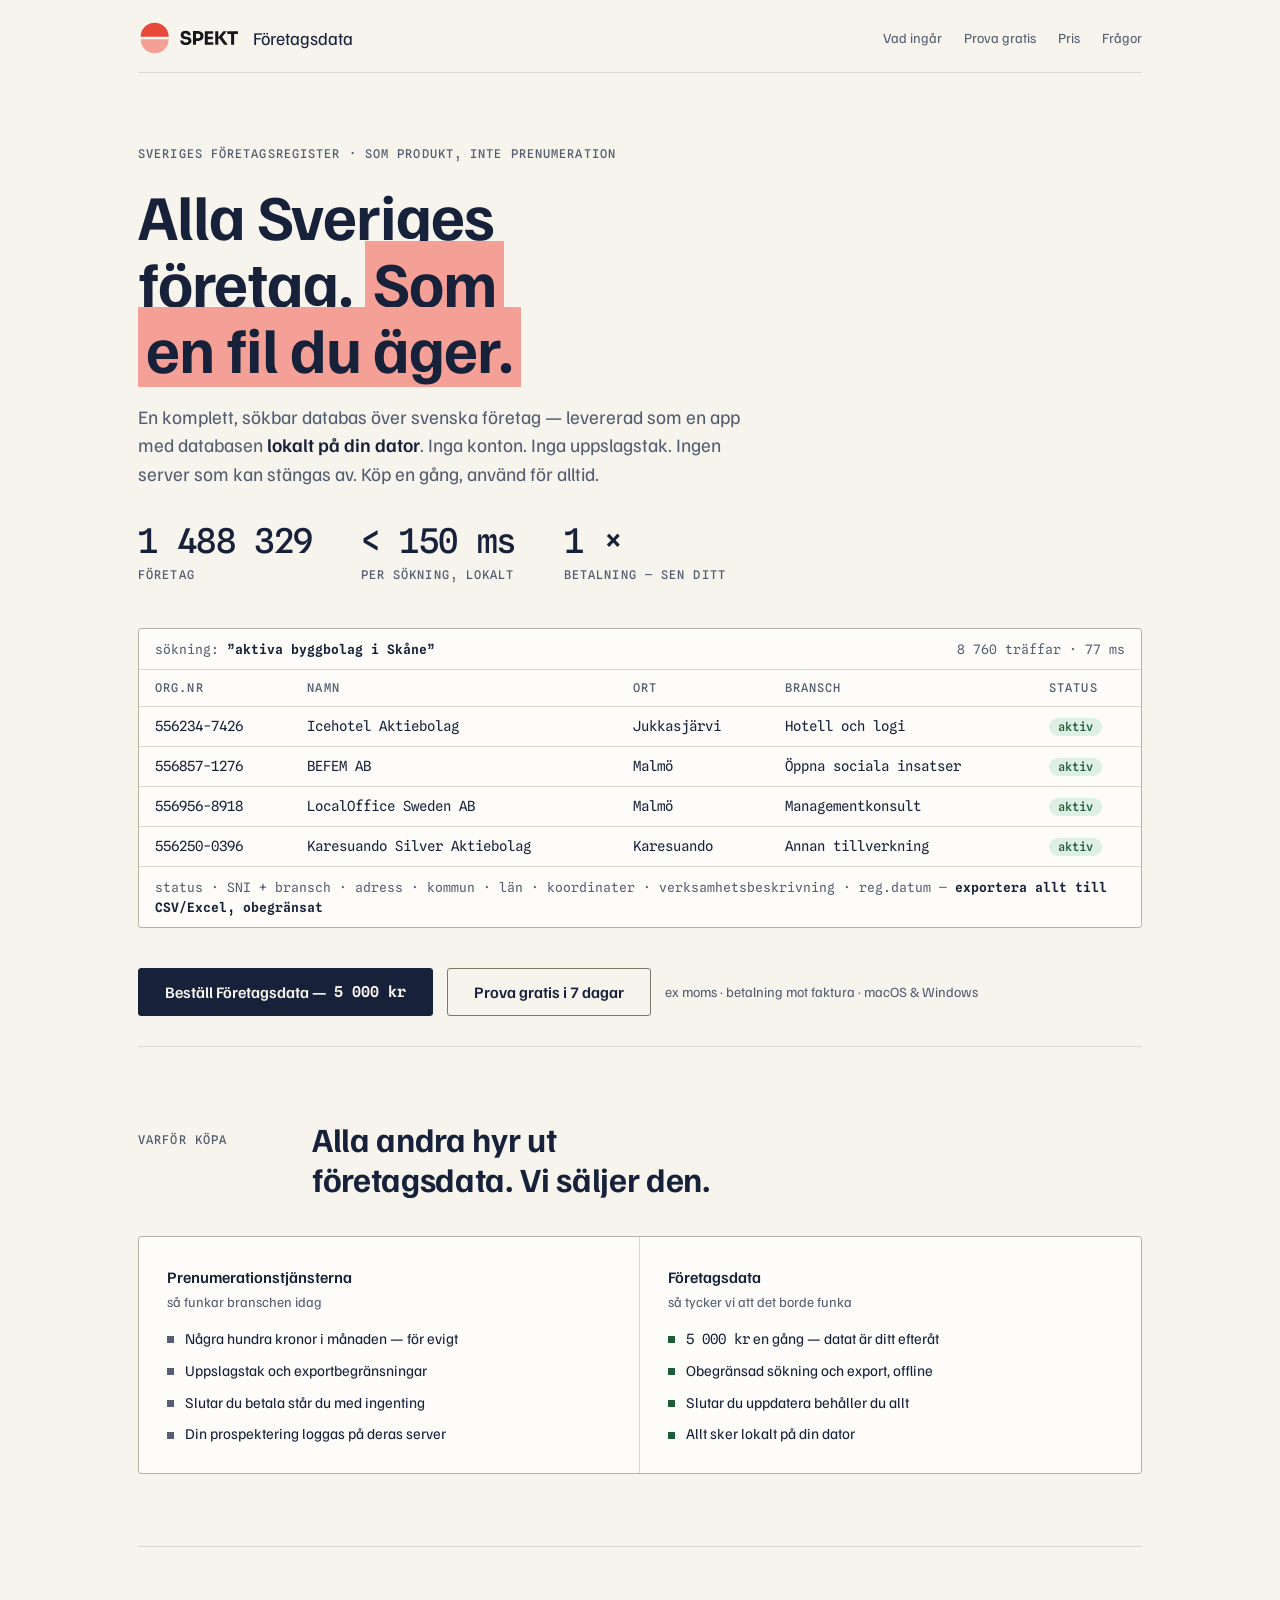
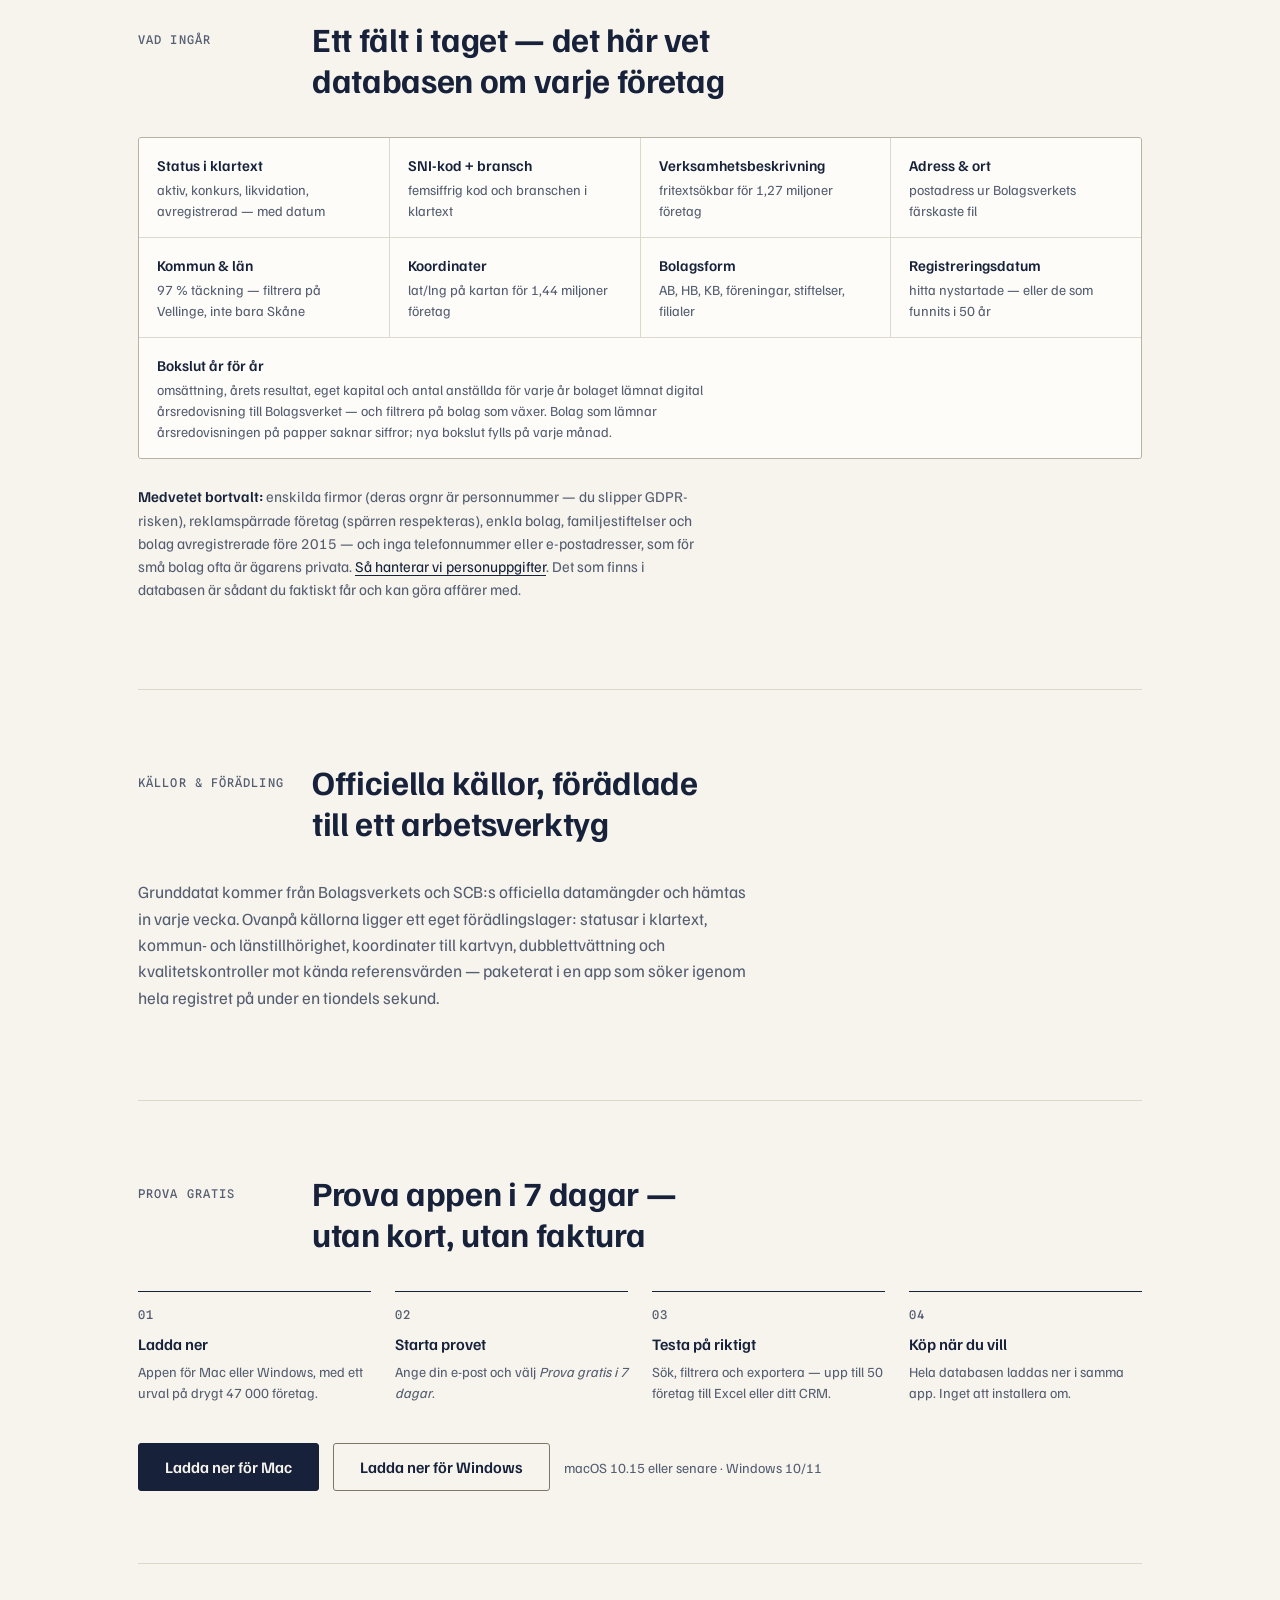
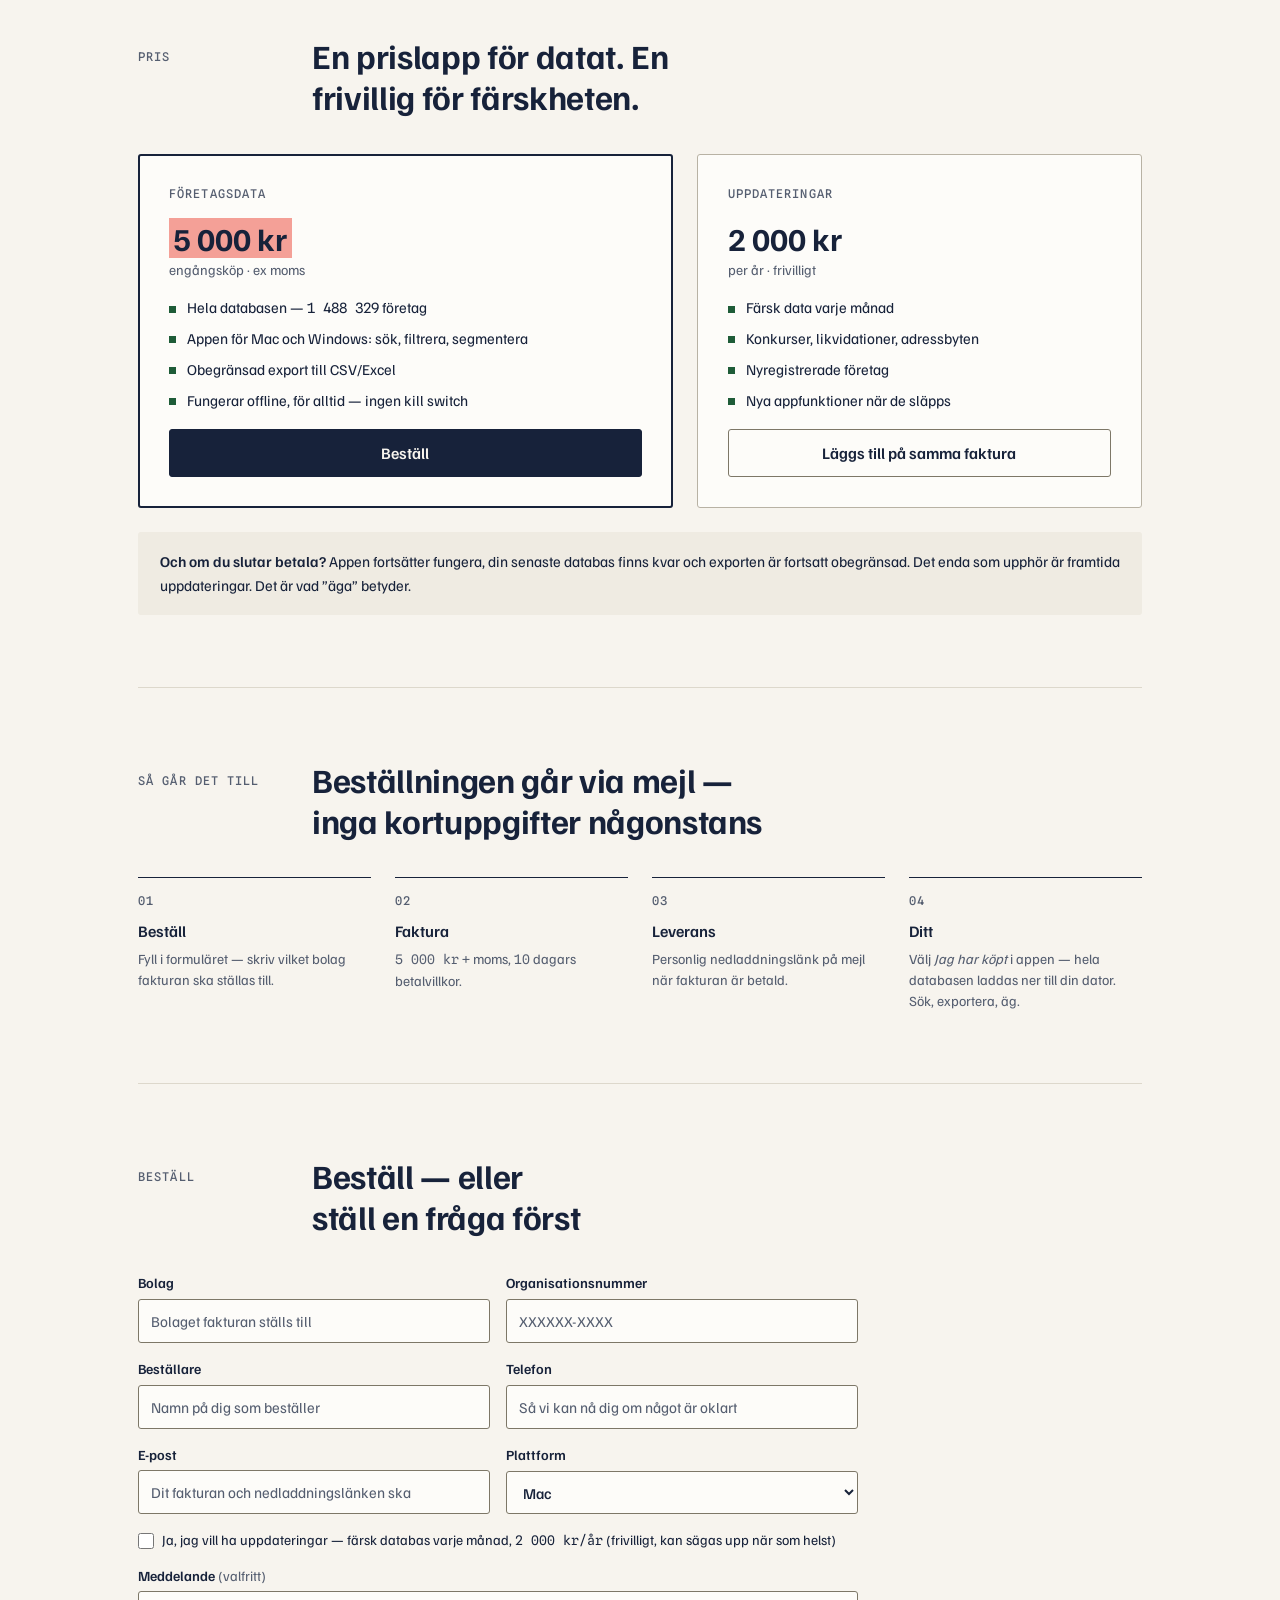
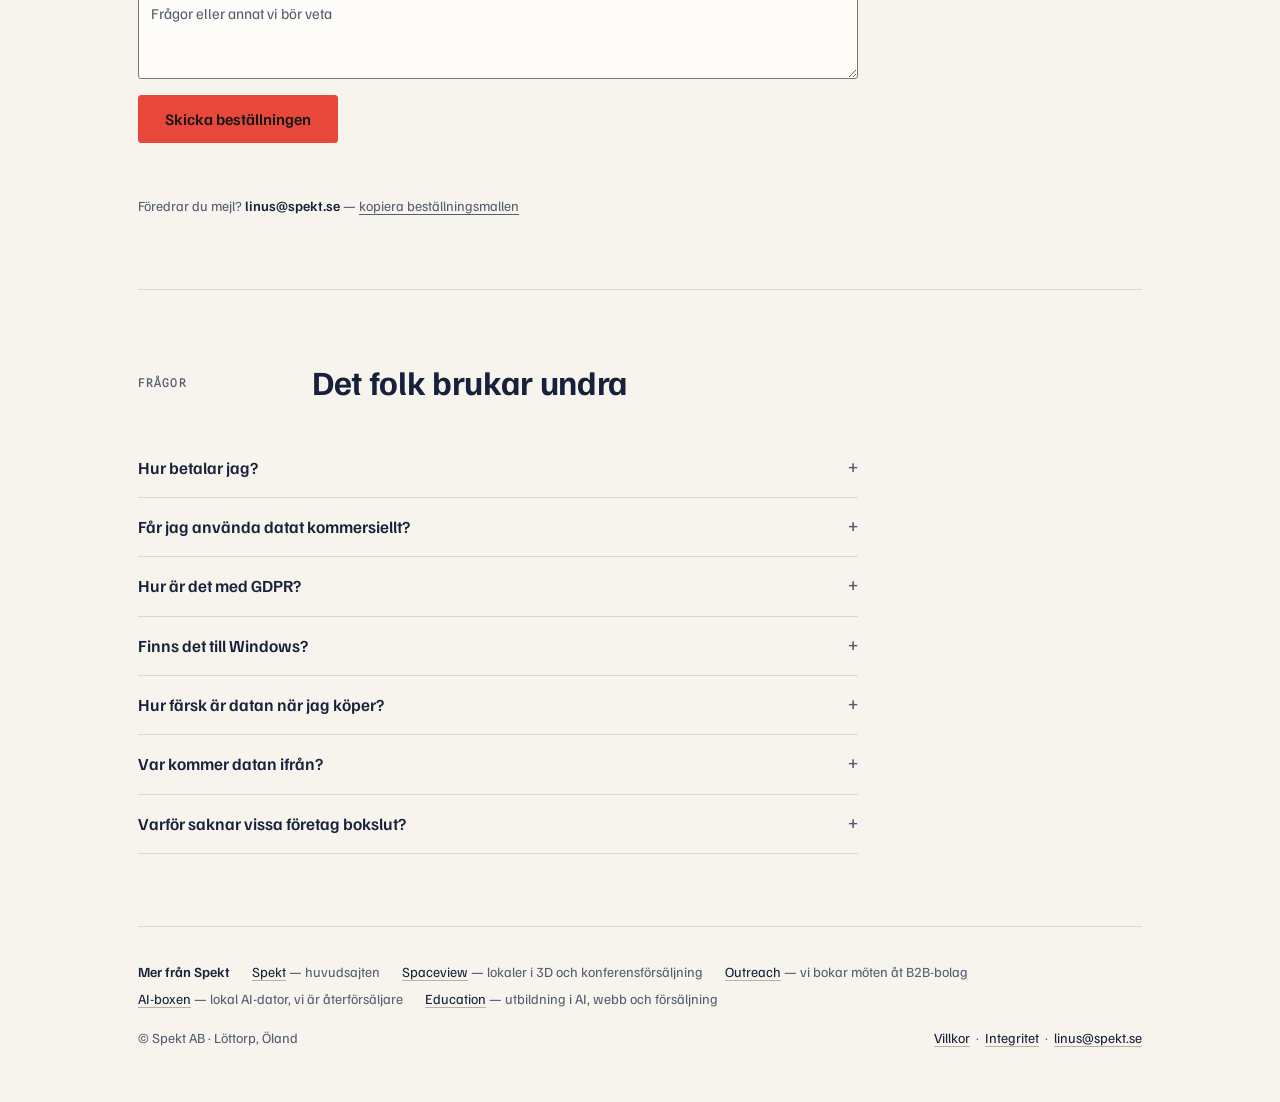
==== commit fbe24c91: "Sidfoten: Education (education.spekt.se) i raden Mer från Spekt Co-Authored-By: Claude Opus 5.5 <nor" ====
--- a/index.html
+++ b/index.html
@@ -674,6 +674,7 @@
       <span><a href="https://www.spaceview.se">Spaceview</a> — lokaler i 3D och konferensförsäljning</span>
       <span><a href="https://outreach.spekt.se">Outreach</a> — vi bokar möten åt B2B-bolag</span>
       <span><a href="https://aiboxen.spekt.se">AI-boxen</a> — lokal AI-dator, vi är återförsäljare</span>
+      <span><a href="https://education.spekt.se">Education</a> — utbildning i AI, webb och försäljning</span>
     </nav>
     <div>© Spekt AB · Löttorp, Öland</div>
     <div><a href="/villkor.html">Villkor</a> &nbsp;·&nbsp; <a href="/integritet.html">Integritet</a> &nbsp;·&nbsp; <a href="mailto:linus@spekt.se">linus@spekt.se</a></div>
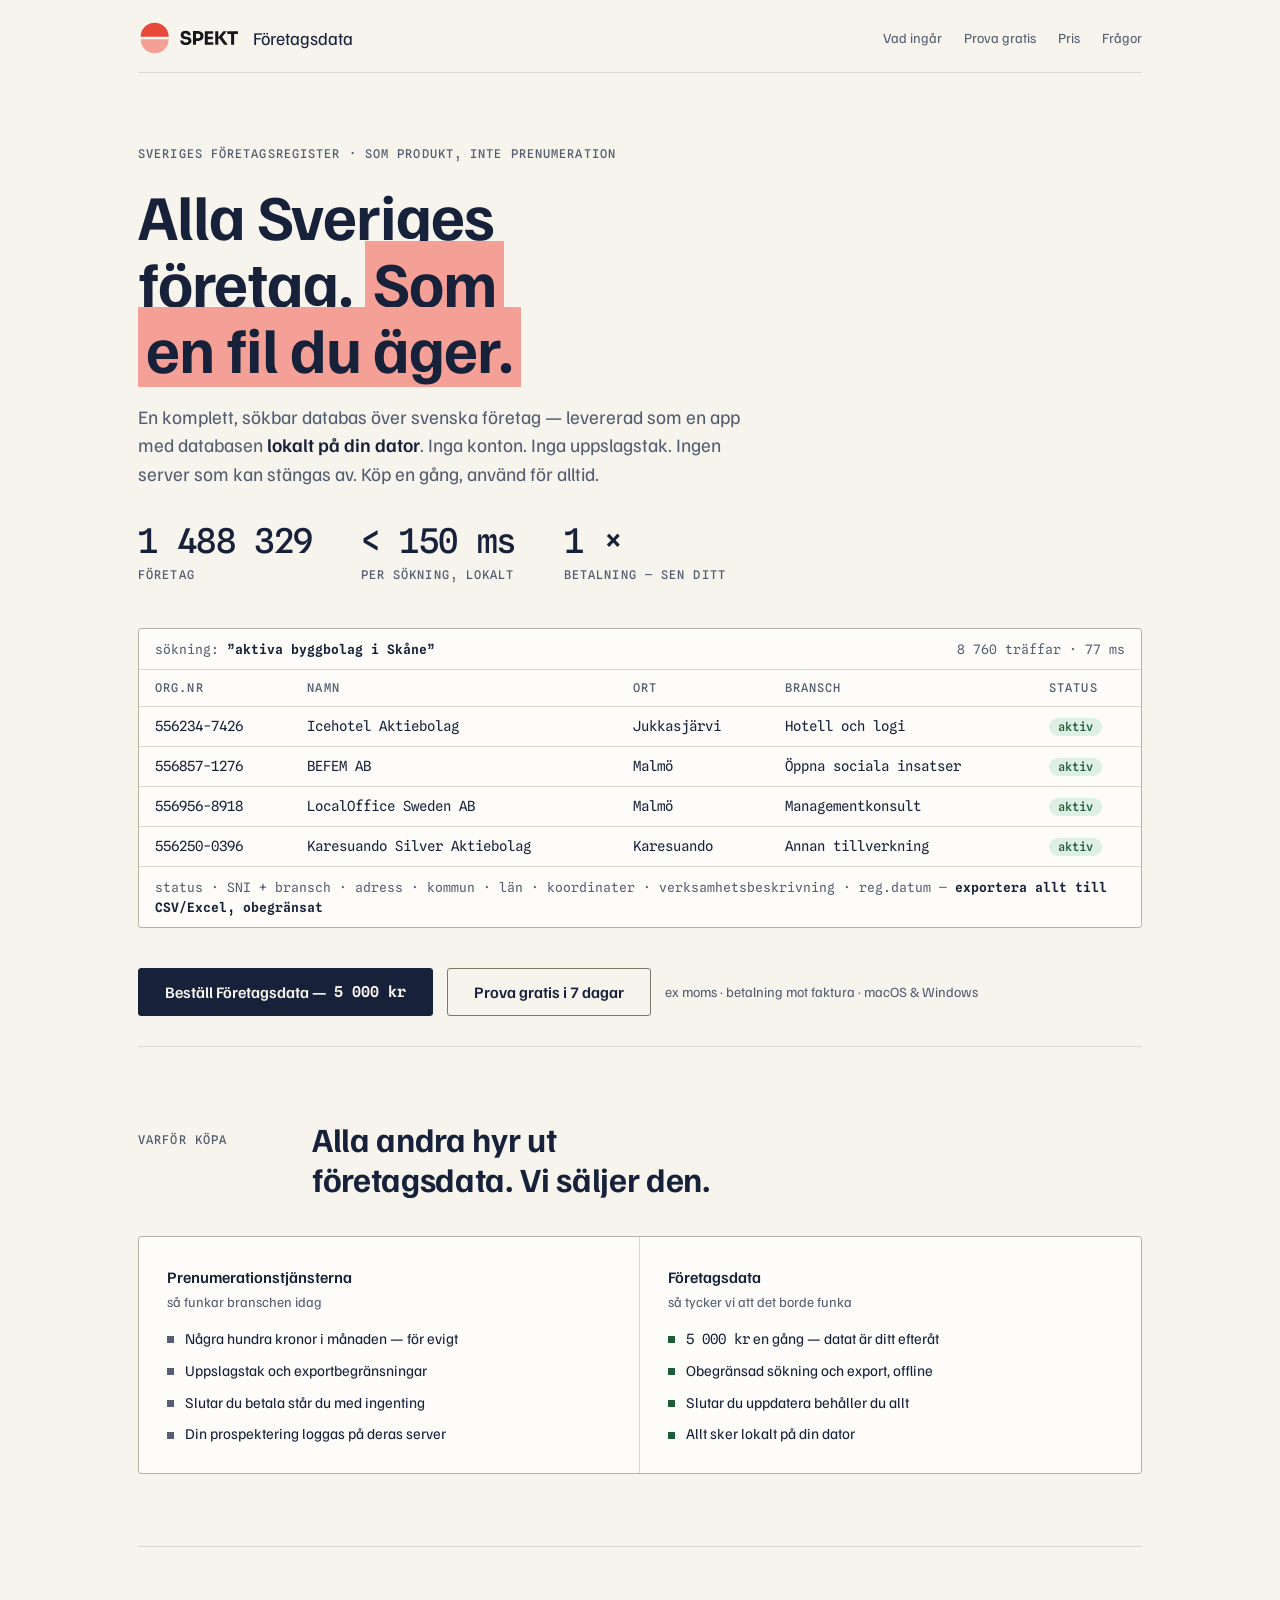
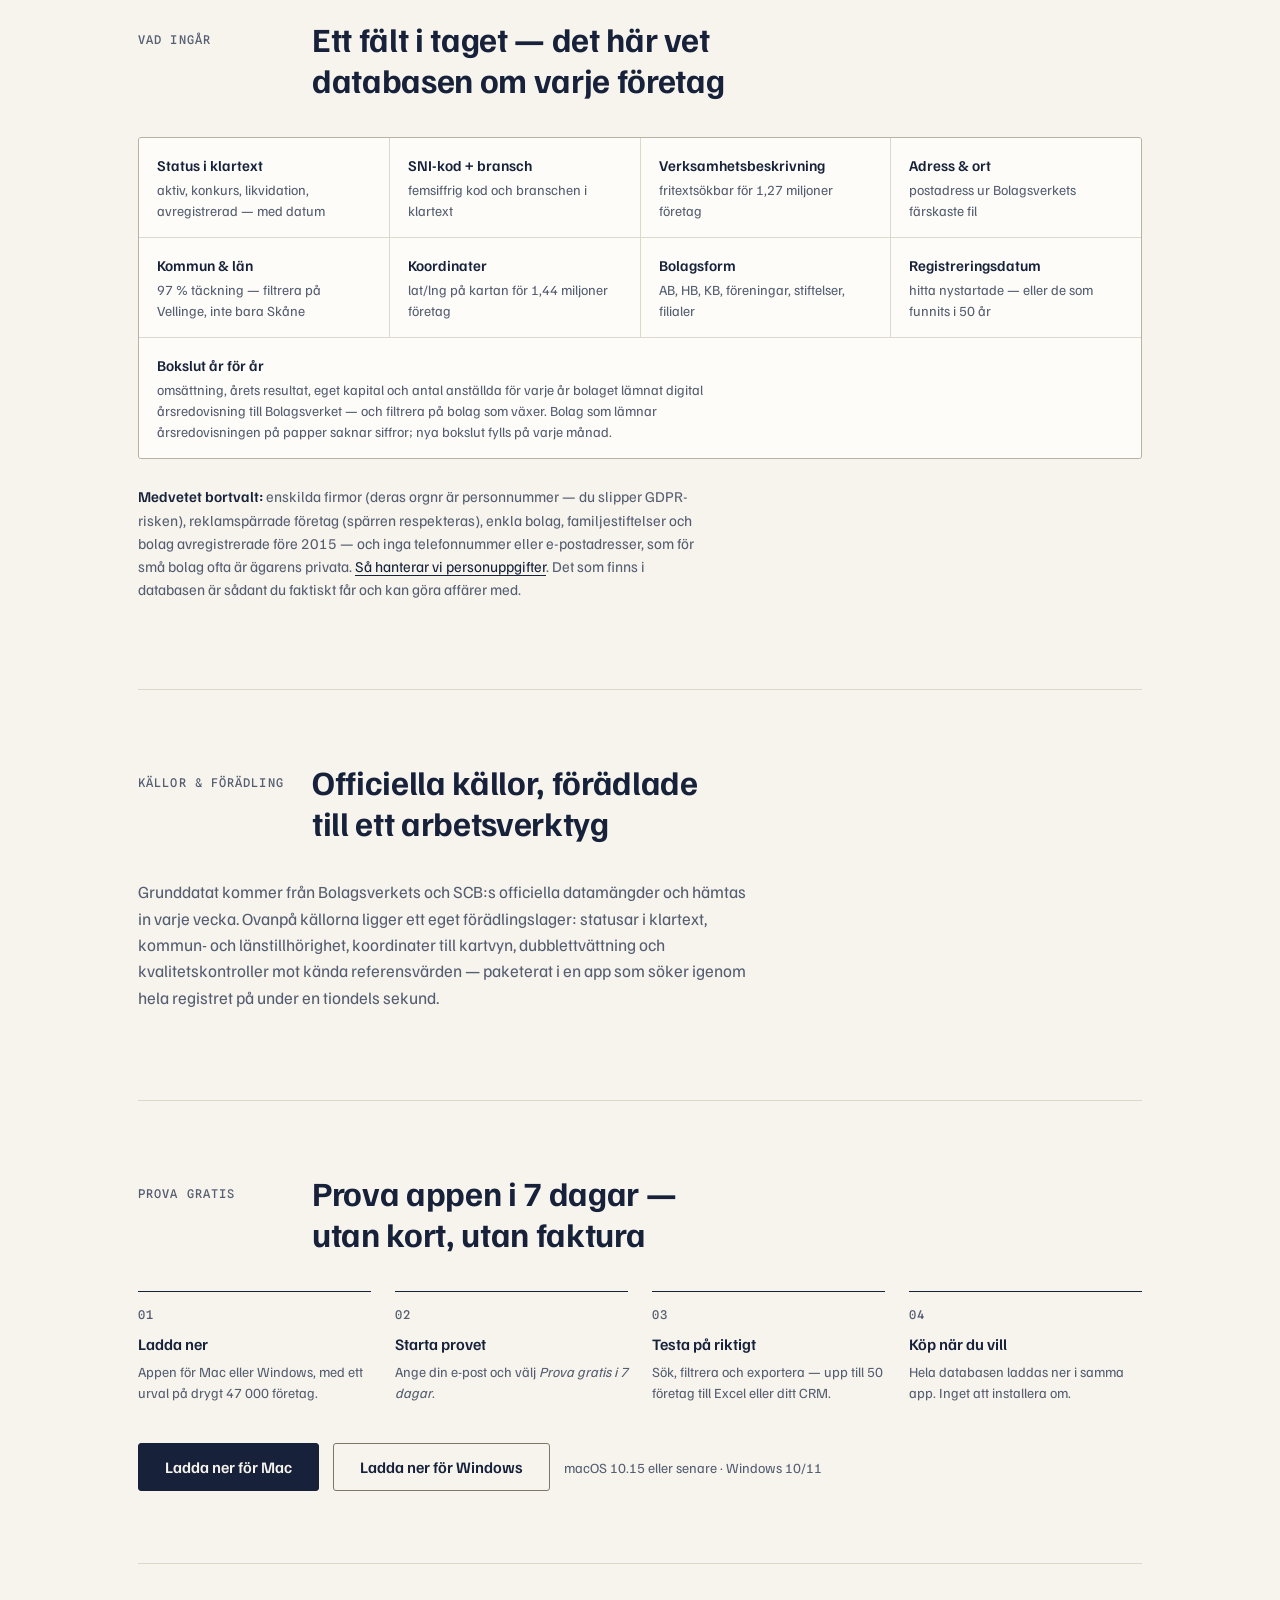
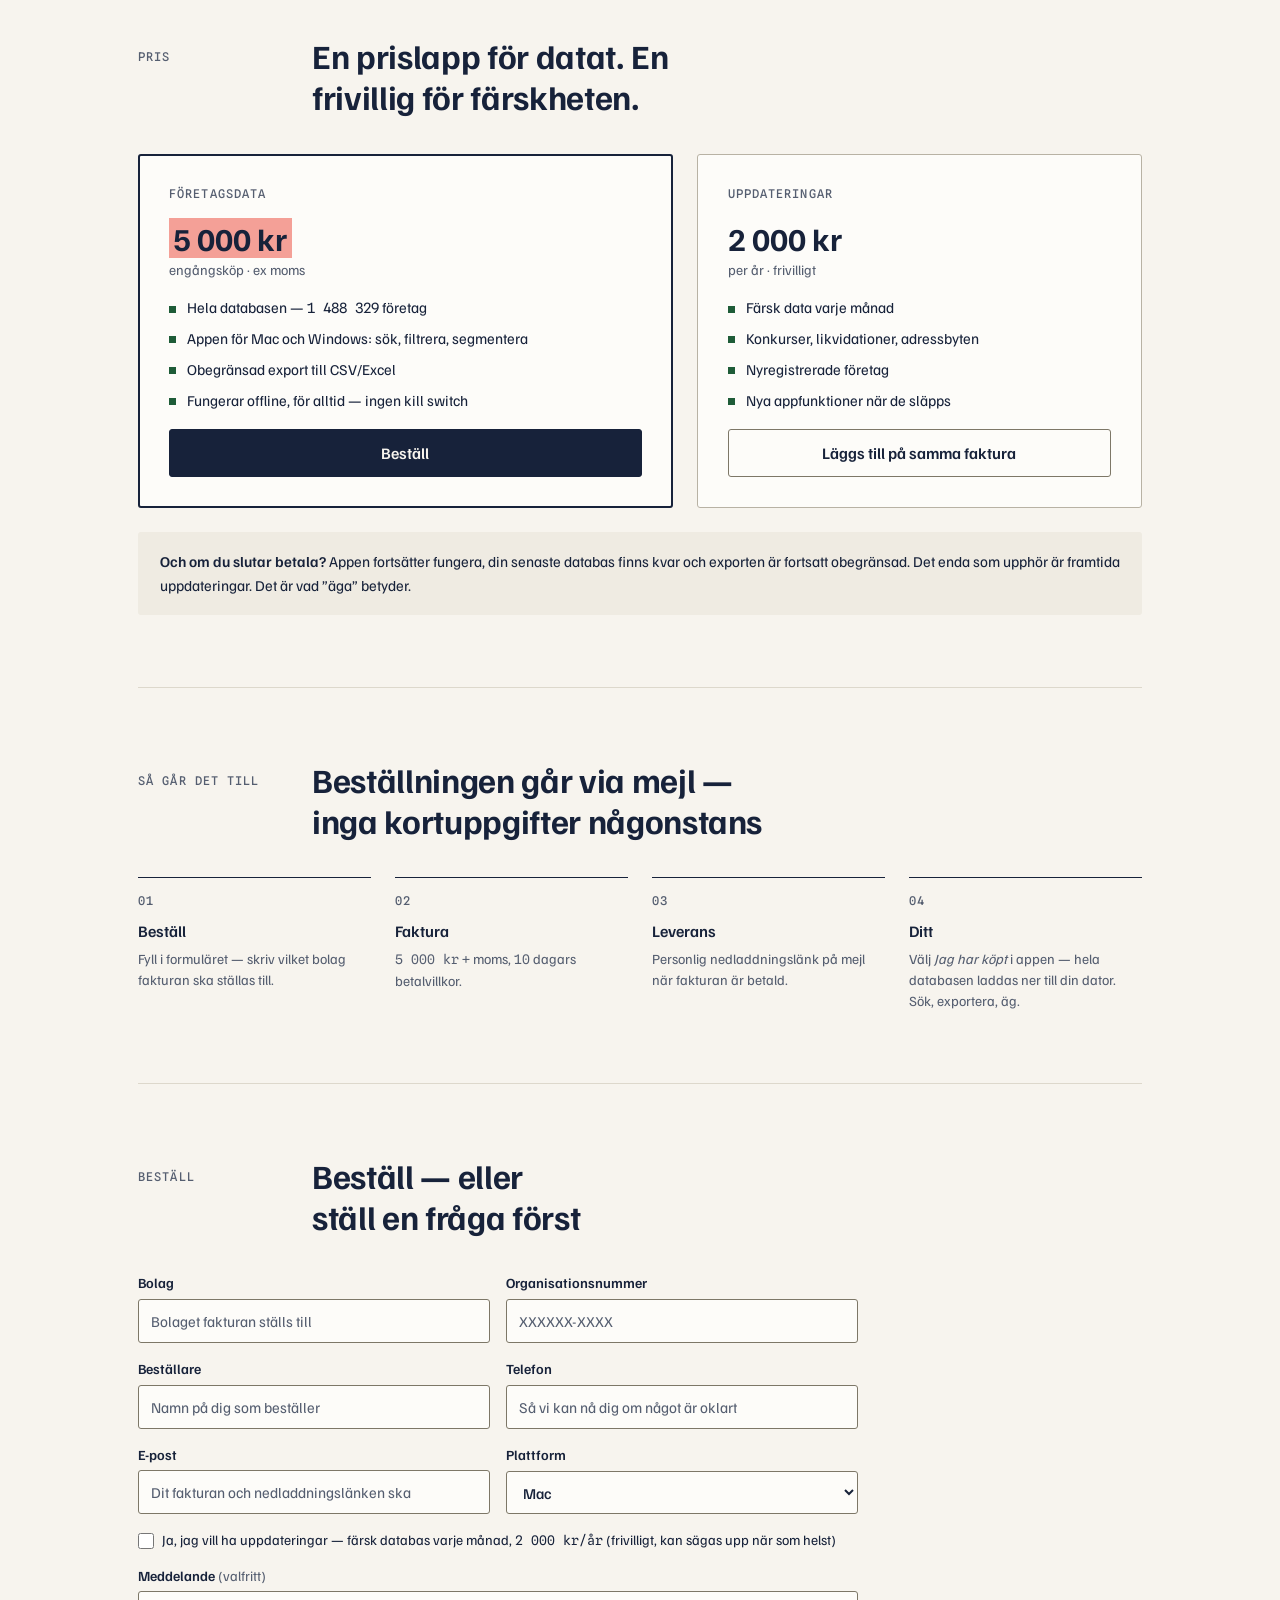
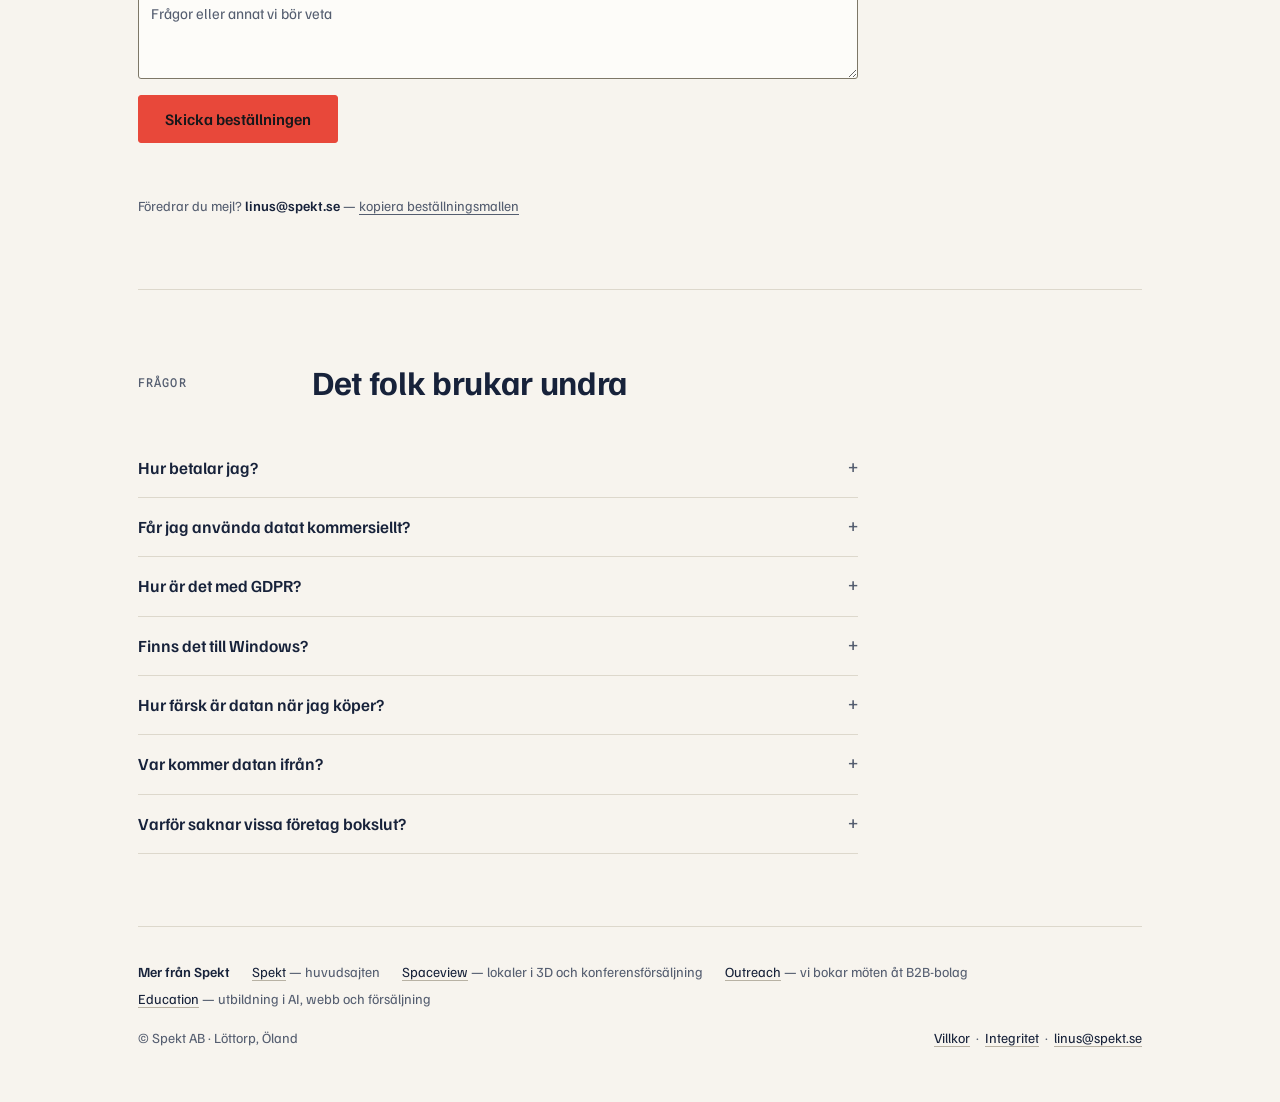
==== commit 2647ae93: "Ta bort länkar till AI-boxen (Linus 2026-11-24) Linus 2026-11-24: "Dölj AI-BOXEN sidan", valet Ta bo" ====
--- a/index.html
+++ b/index.html
@@ -44,7 +44,6 @@
         "https://spekt.se",
         "https://www.spaceview.se",
         "https://outreach.spekt.se",
-        "https://aiboxen.spekt.se",
         "https://foretagsdata.spekt.se"
       ]
     },
@@ -673,7 +672,6 @@
       <span><a href="https://spekt.se">Spekt</a> — huvudsajten</span>
       <span><a href="https://www.spaceview.se">Spaceview</a> — lokaler i 3D och konferensförsäljning</span>
       <span><a href="https://outreach.spekt.se">Outreach</a> — vi bokar möten åt B2B-bolag</span>
-      <span><a href="https://aiboxen.spekt.se">AI-boxen</a> — lokal AI-dator, vi är återförsäljare</span>
       <span><a href="https://education.spekt.se">Education</a> — utbildning i AI, webb och försäljning</span>
     </nav>
     <div>© Spekt AB · Löttorp, Öland</div>
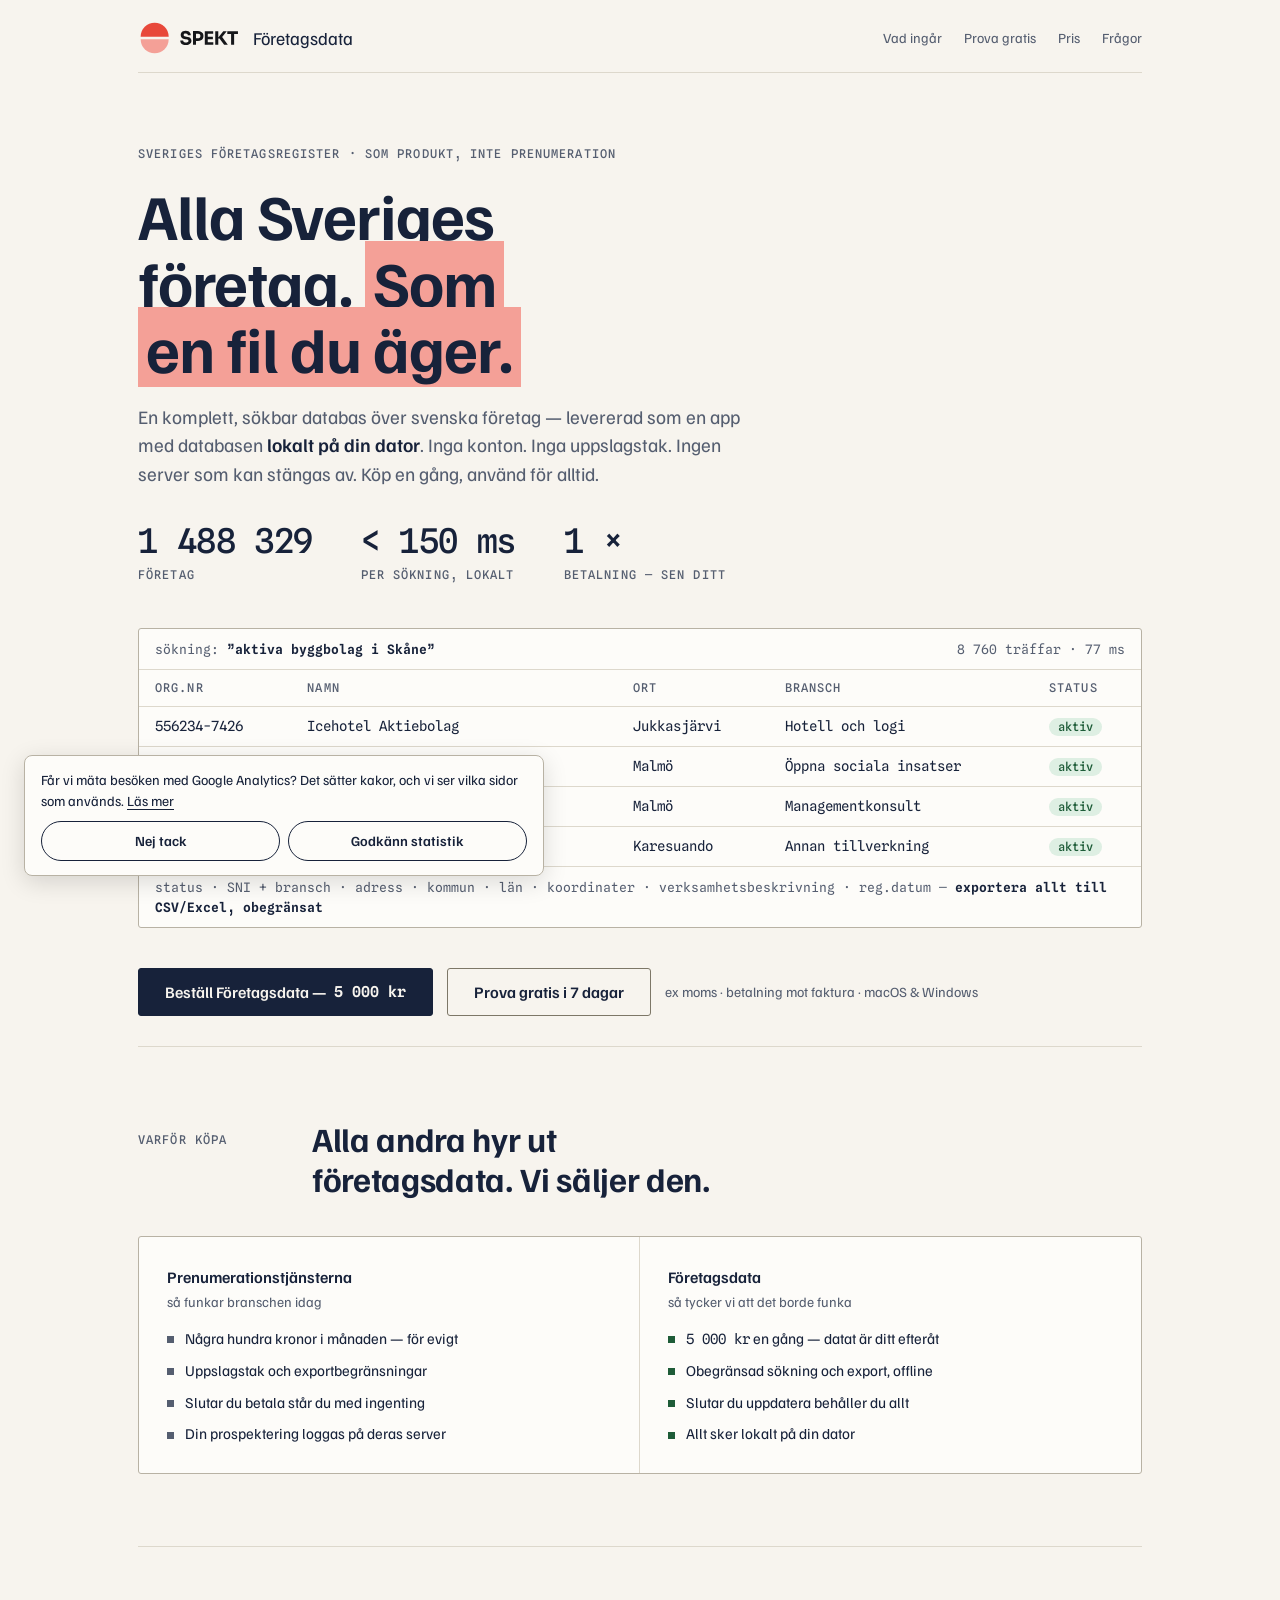
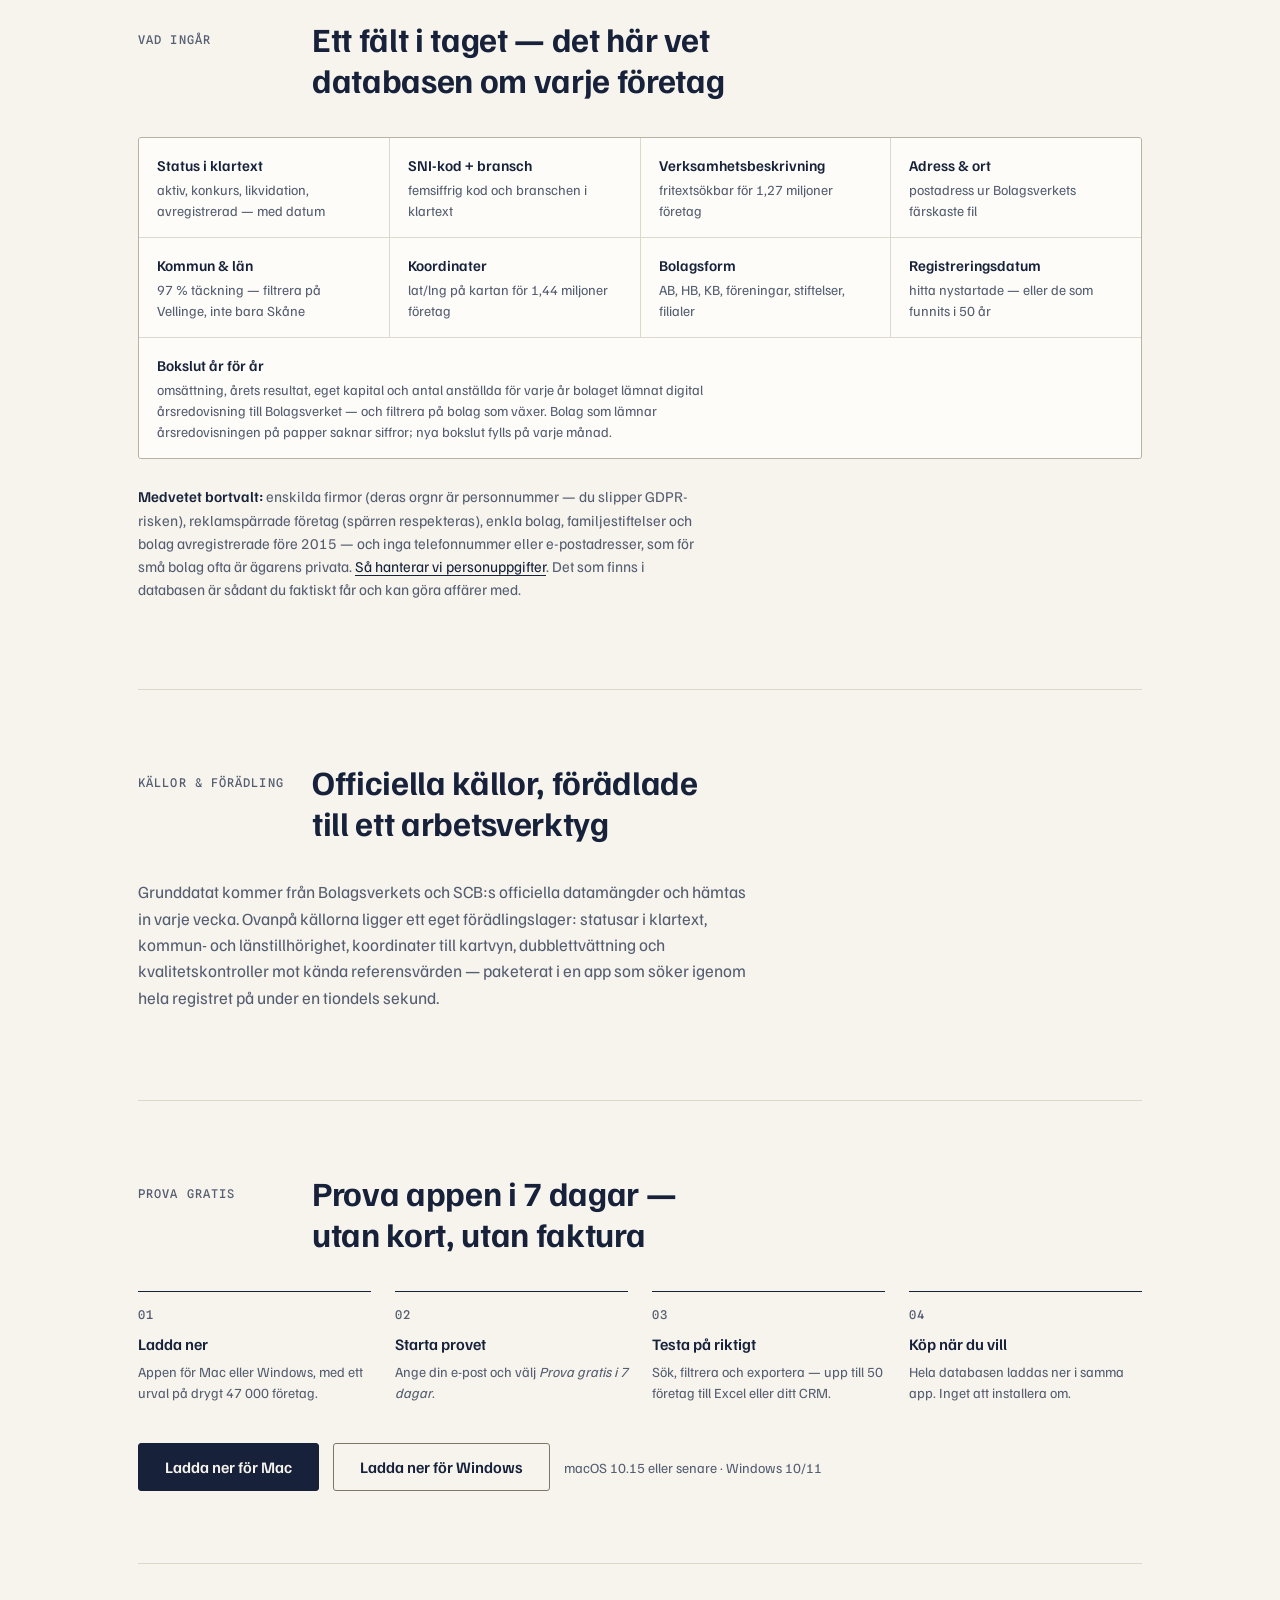
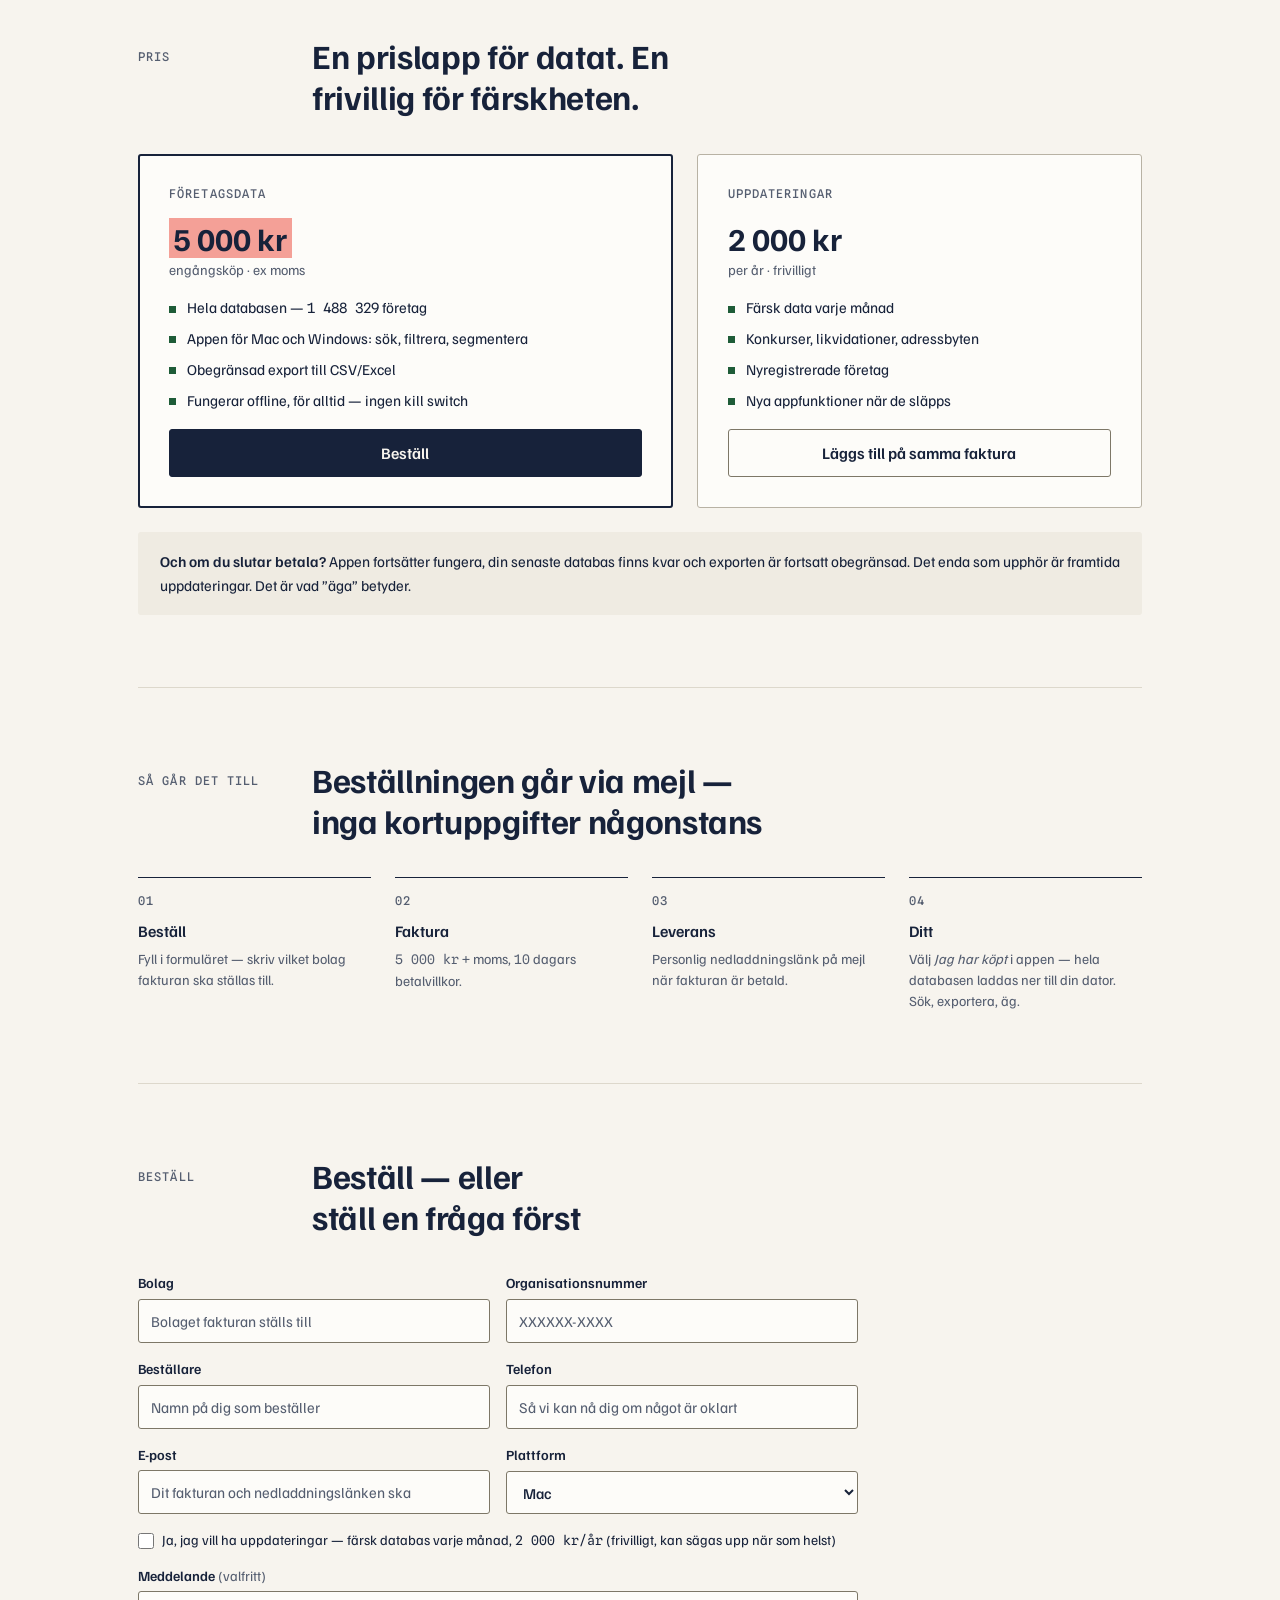
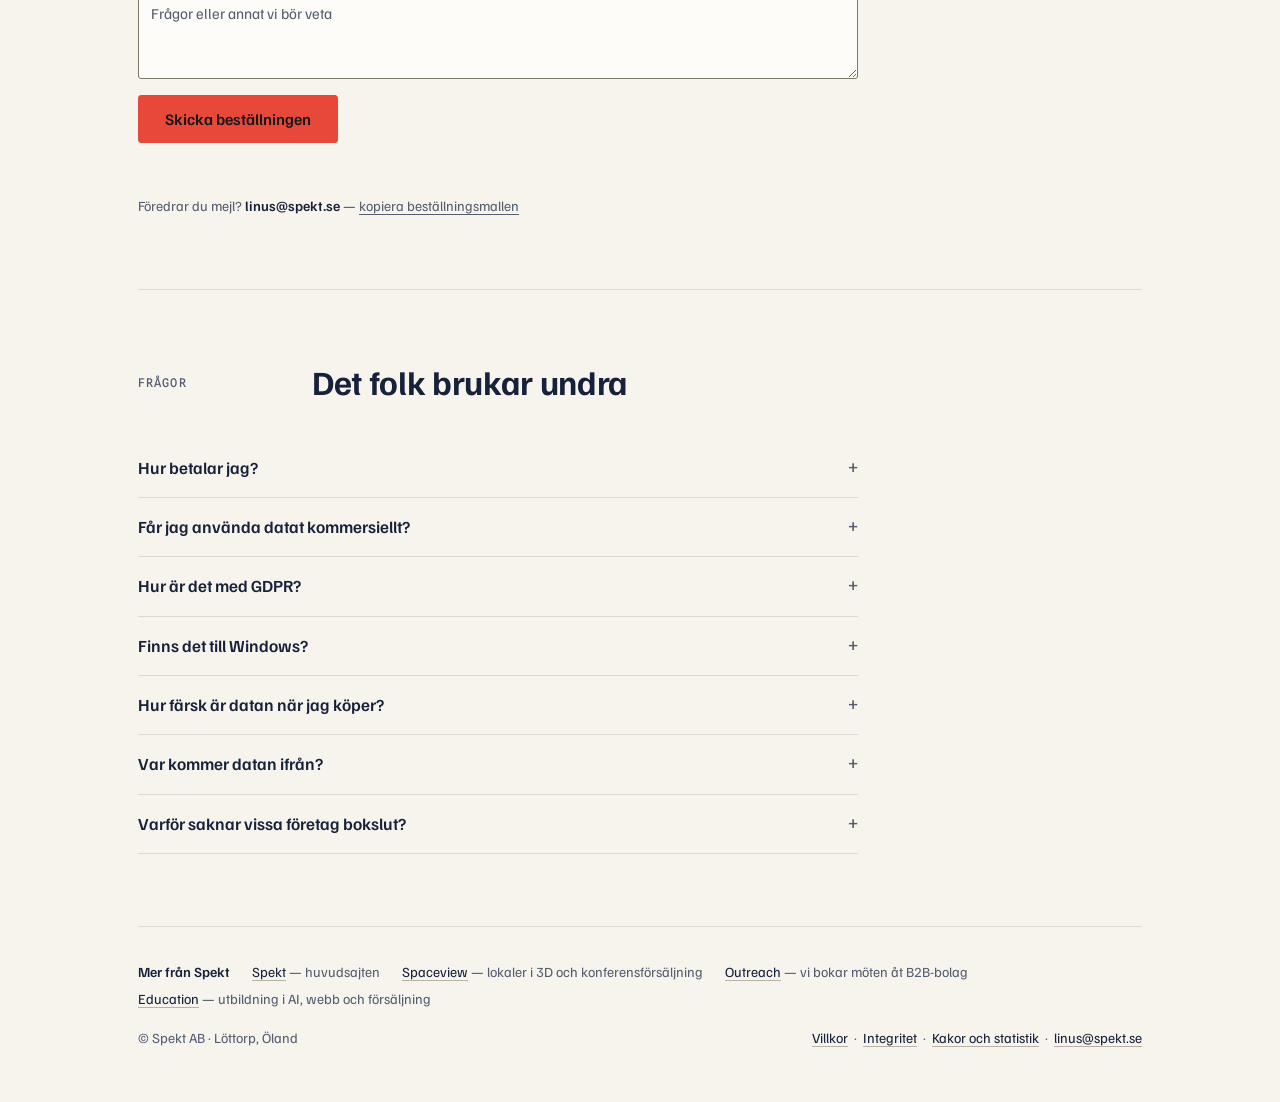
==== commit 2abbfa5c: "Google Analytics med samtyckesruta på foretagsdata.spekt.se (Linus 2026-11-24) Linus 2026-11-24: Goo" ====
--- a/index.html
+++ b/index.html
@@ -675,7 +675,7 @@
       <span><a href="https://education.spekt.se">Education</a> — utbildning i AI, webb och försäljning</span>
     </nav>
     <div>© Spekt AB · Löttorp, Öland</div>
-    <div><a href="/villkor.html">Villkor</a> &nbsp;·&nbsp; <a href="/integritet.html">Integritet</a> &nbsp;·&nbsp; <a href="mailto:linus@spekt.se">linus@spekt.se</a></div>
+    <div><a href="/villkor.html">Villkor</a> &nbsp;·&nbsp; <a href="/integritet.html">Integritet</a> &nbsp;·&nbsp; <a href="/integritet.html#kakor" data-samtycke>Kakor och statistik</a> &nbsp;·&nbsp; <a href="mailto:linus@spekt.se">linus@spekt.se</a></div>
   </footer>
 </div>
 
@@ -784,5 +784,7 @@
     });
   })();
 </script>
+<script src="/samtycke.js" data-integritet="/integritet.html"></script>
+
 </body>
 </html>
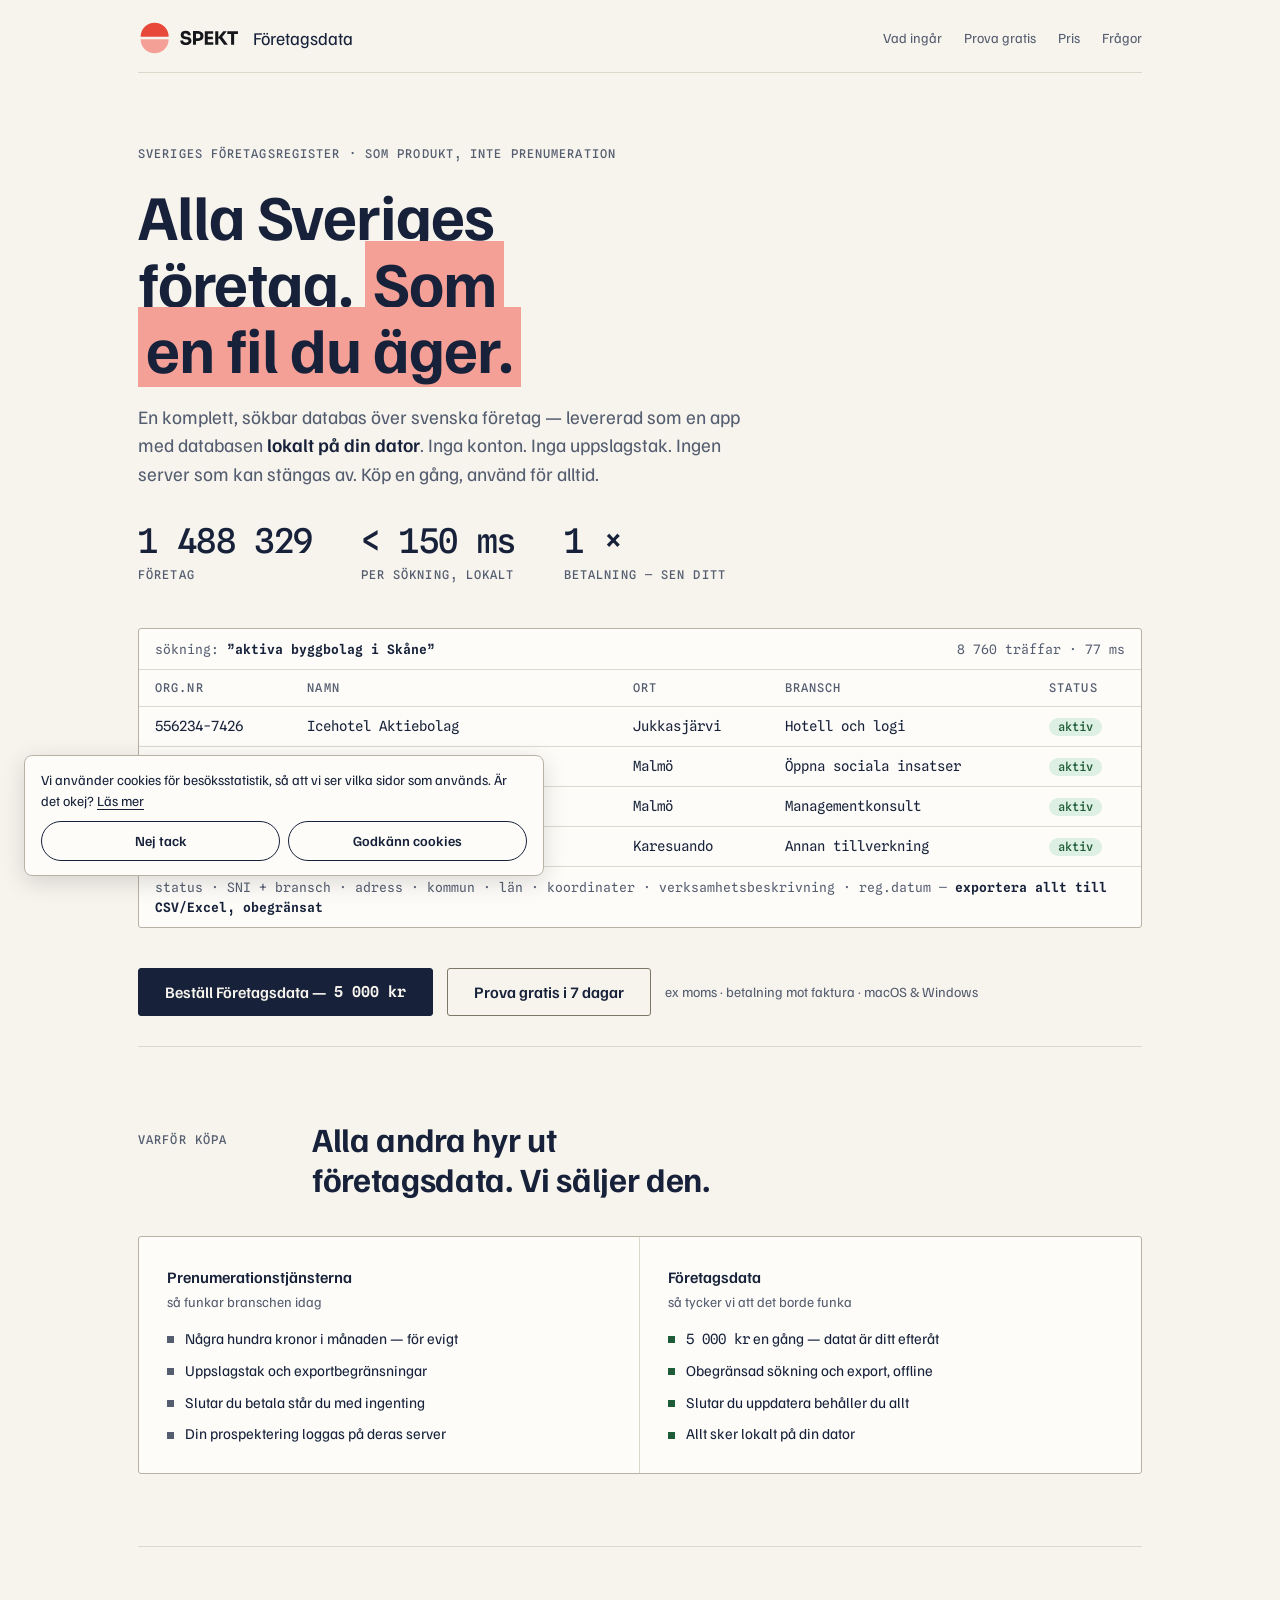
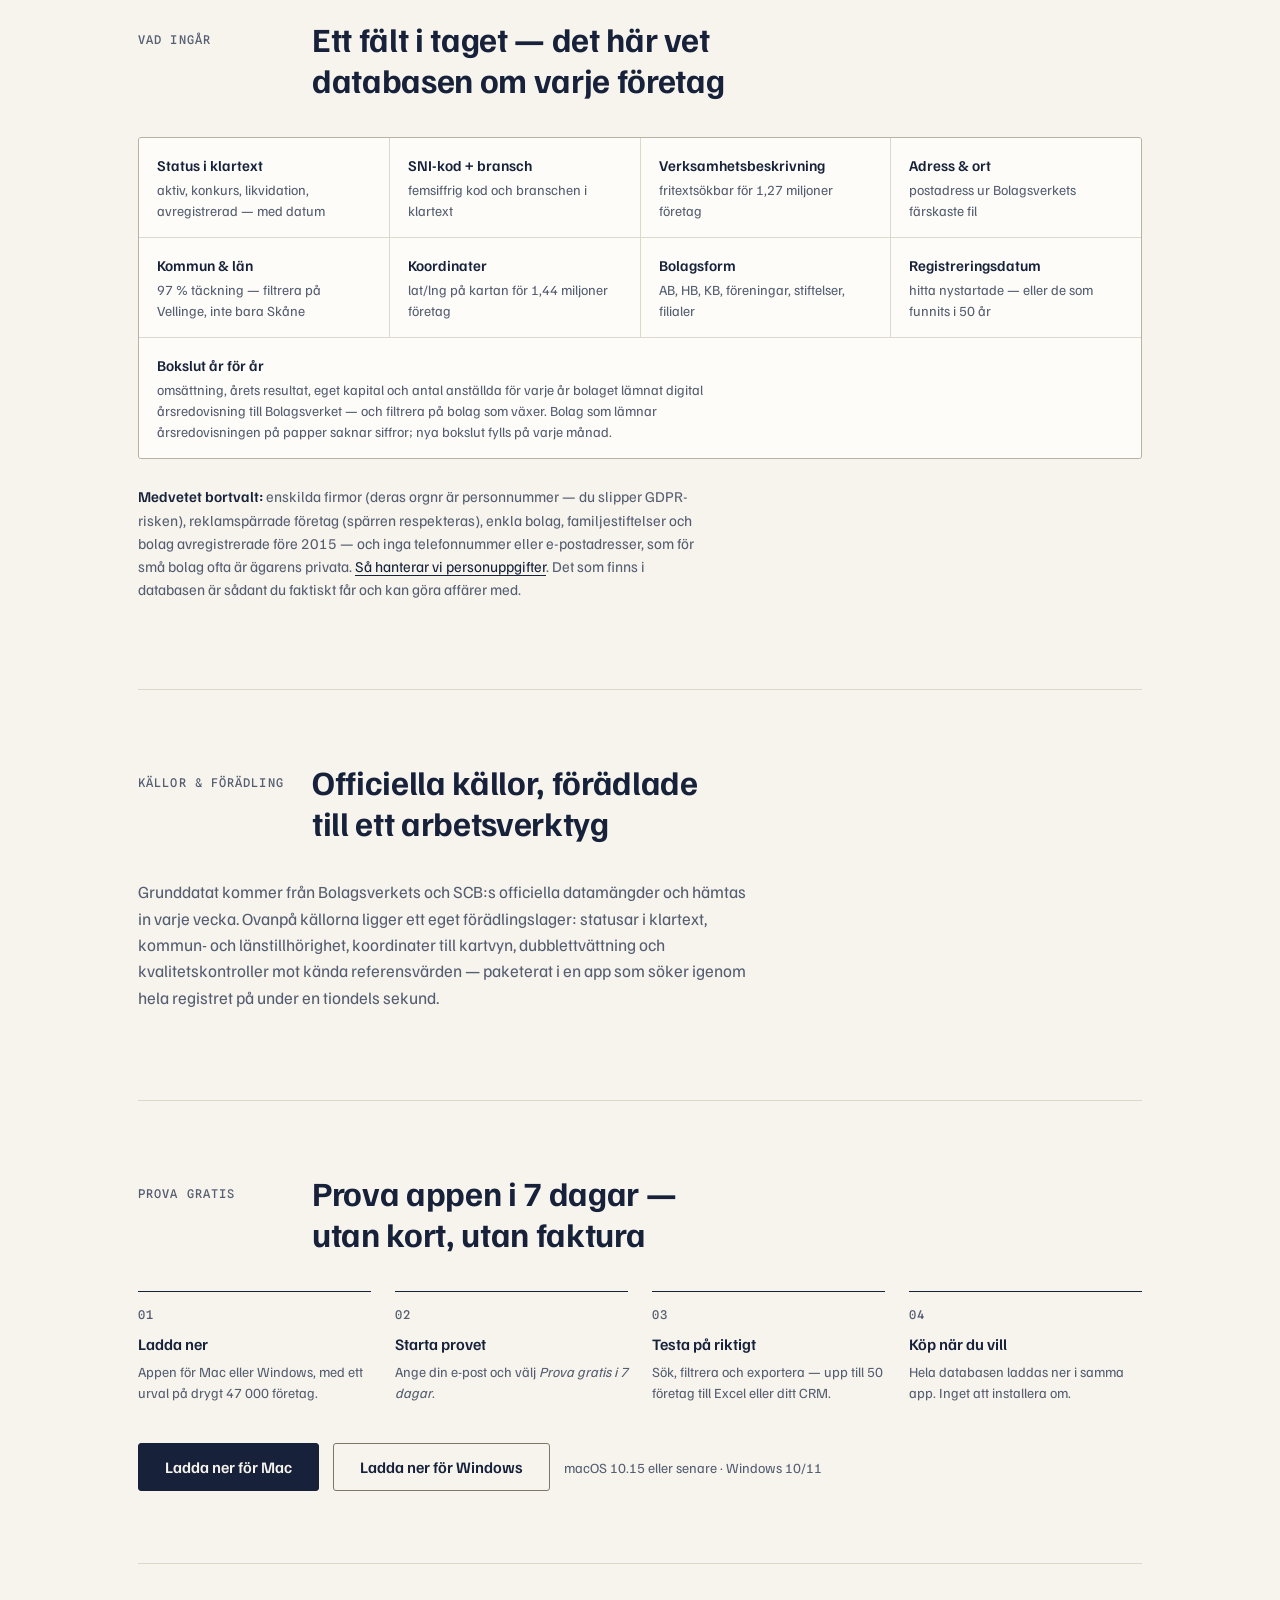
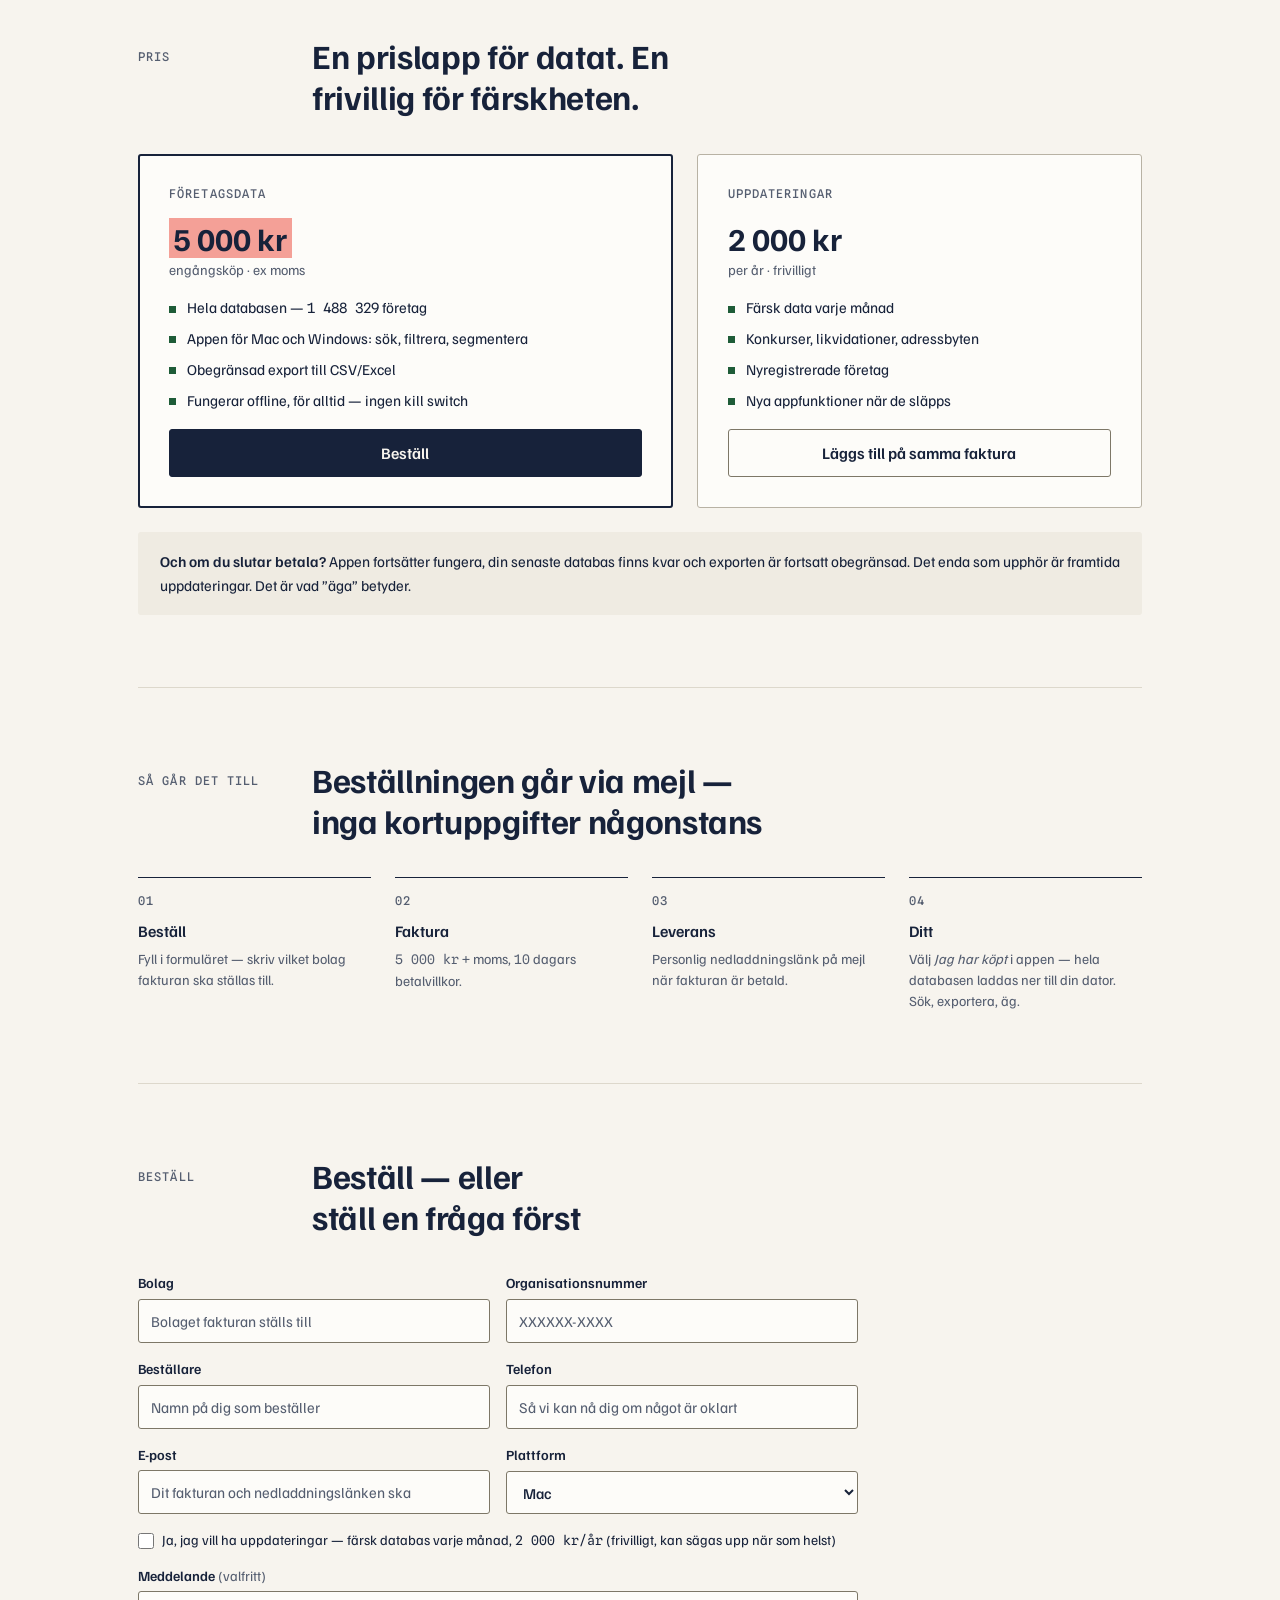
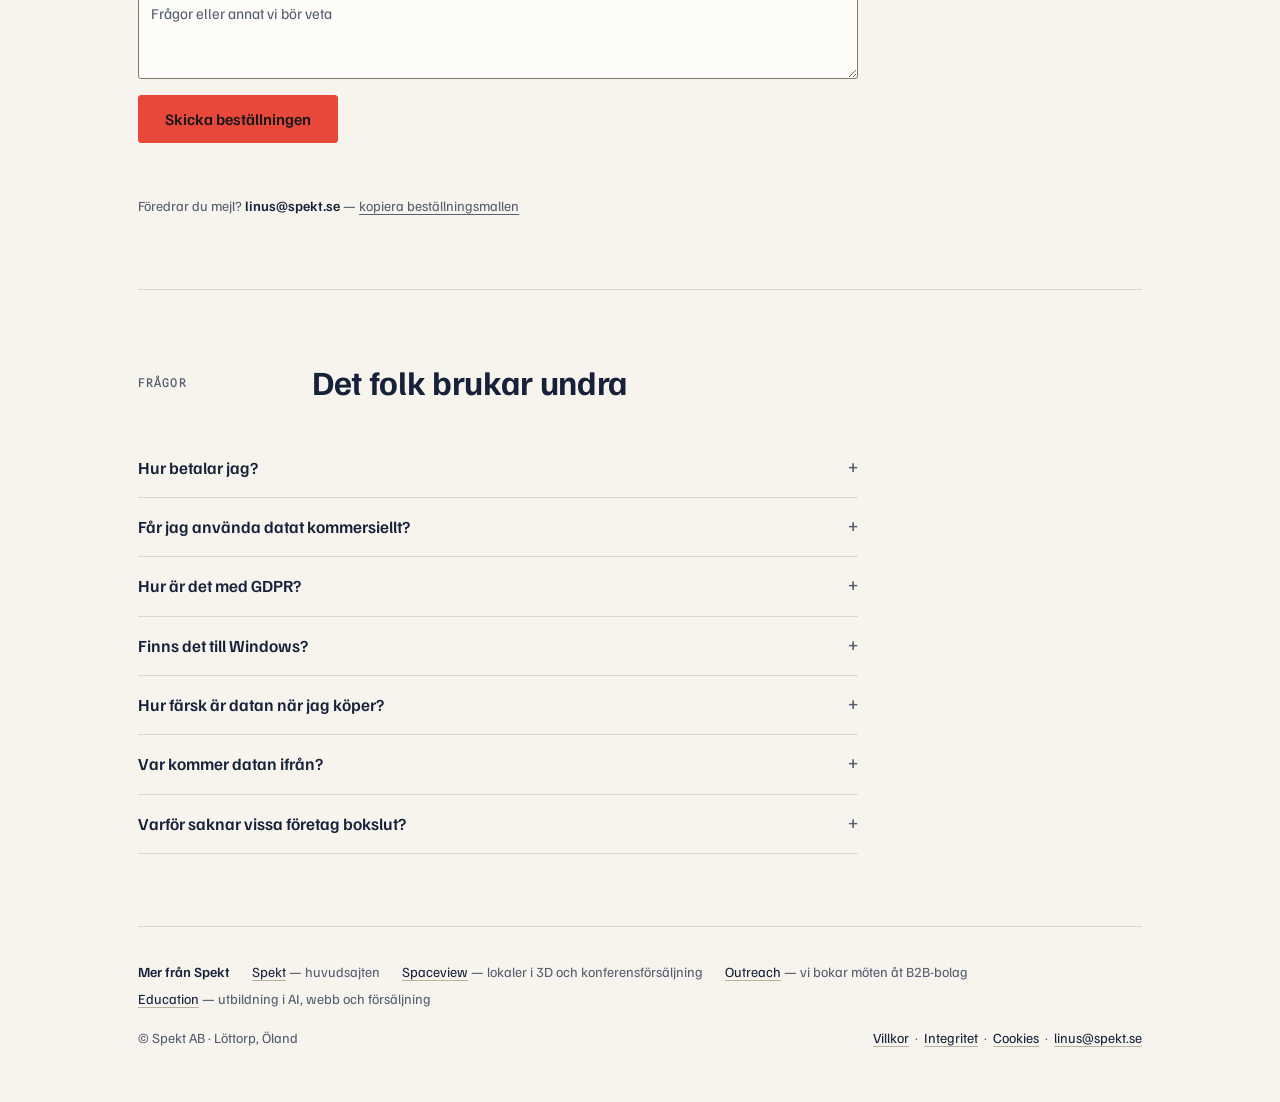
==== commit 7dc68282: "Cookies i stället för Google Analytics i rutan och sidfoten (Linus 2026-11-24) Linus 2026-11-24: "är" ====
--- a/index.html
+++ b/index.html
@@ -675,7 +675,7 @@
       <span><a href="https://education.spekt.se">Education</a> — utbildning i AI, webb och försäljning</span>
     </nav>
     <div>© Spekt AB · Löttorp, Öland</div>
-    <div><a href="/villkor.html">Villkor</a> &nbsp;·&nbsp; <a href="/integritet.html">Integritet</a> &nbsp;·&nbsp; <a href="/integritet.html#kakor" data-samtycke>Kakor och statistik</a> &nbsp;·&nbsp; <a href="mailto:linus@spekt.se">linus@spekt.se</a></div>
+    <div><a href="/villkor.html">Villkor</a> &nbsp;·&nbsp; <a href="/integritet.html">Integritet</a> &nbsp;·&nbsp; <a href="/integritet.html#kakor" data-samtycke>Cookies</a> &nbsp;·&nbsp; <a href="mailto:linus@spekt.se">linus@spekt.se</a></div>
   </footer>
 </div>
 
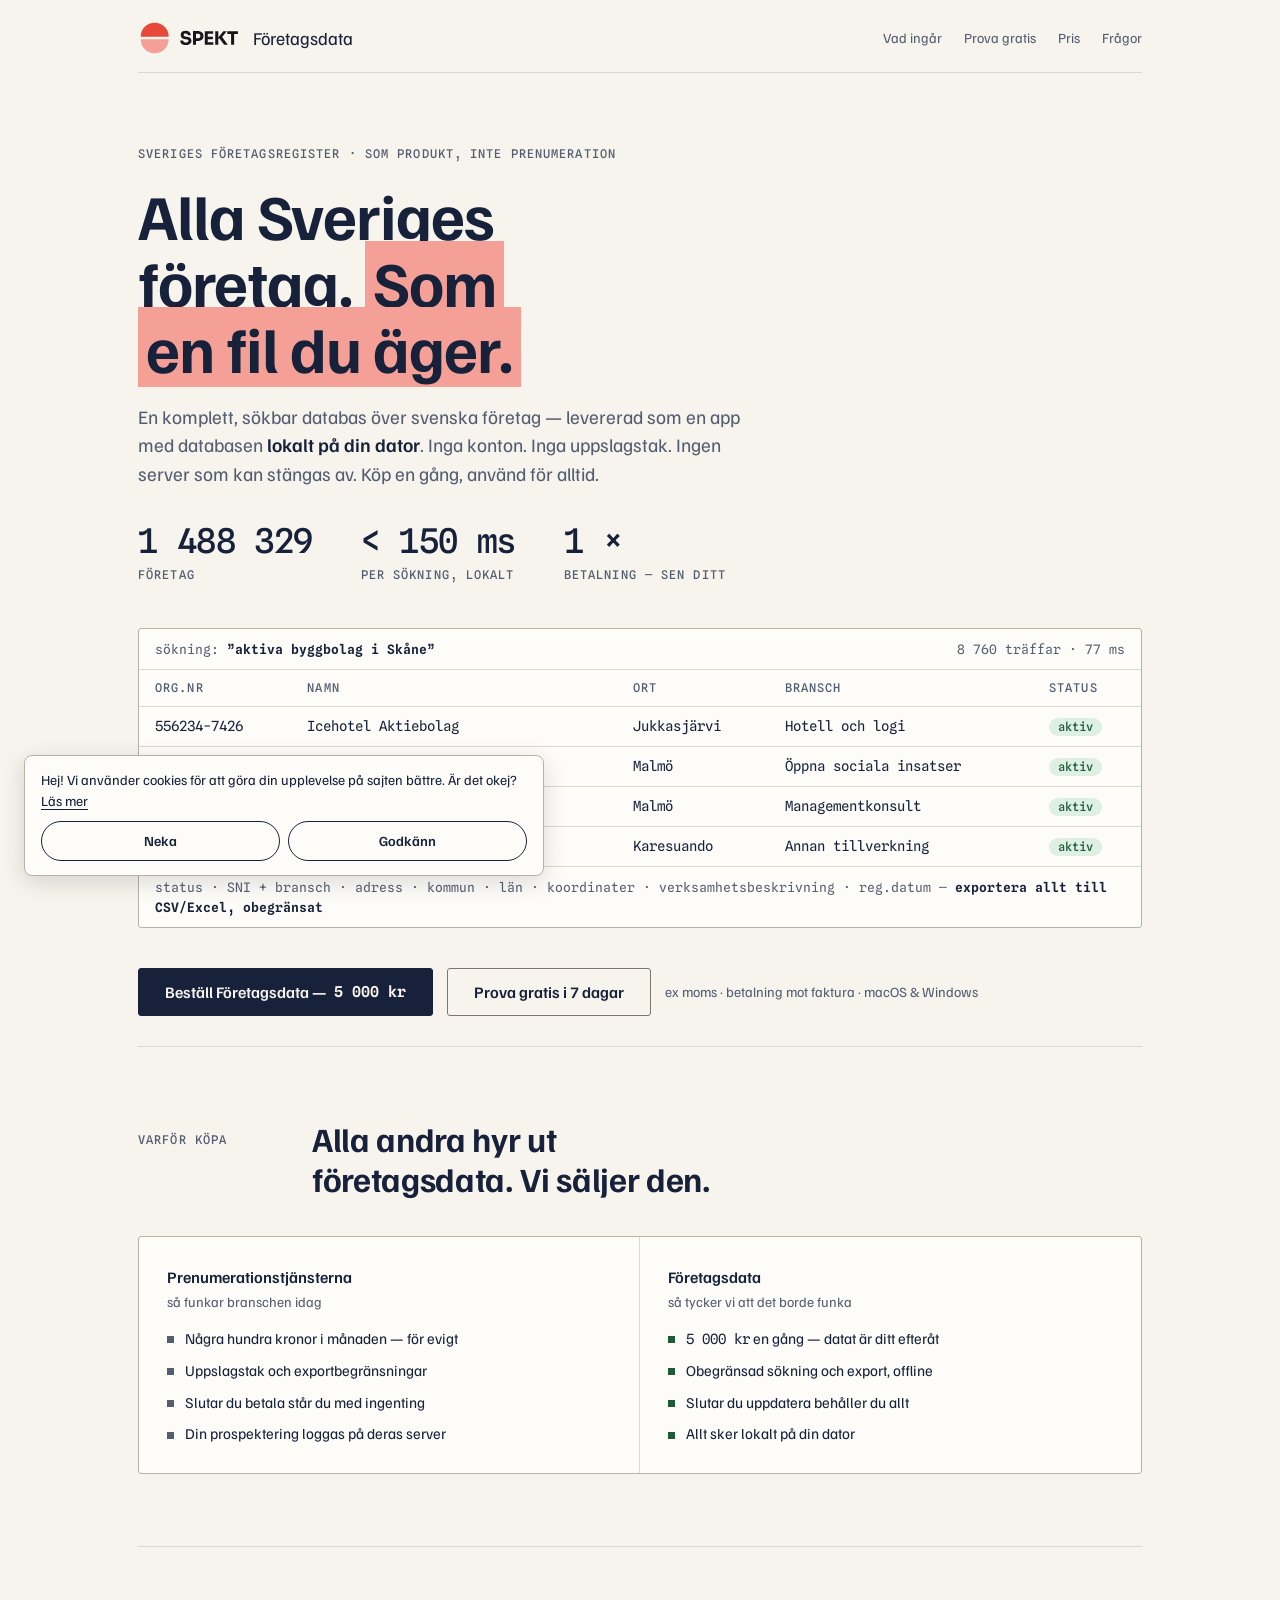
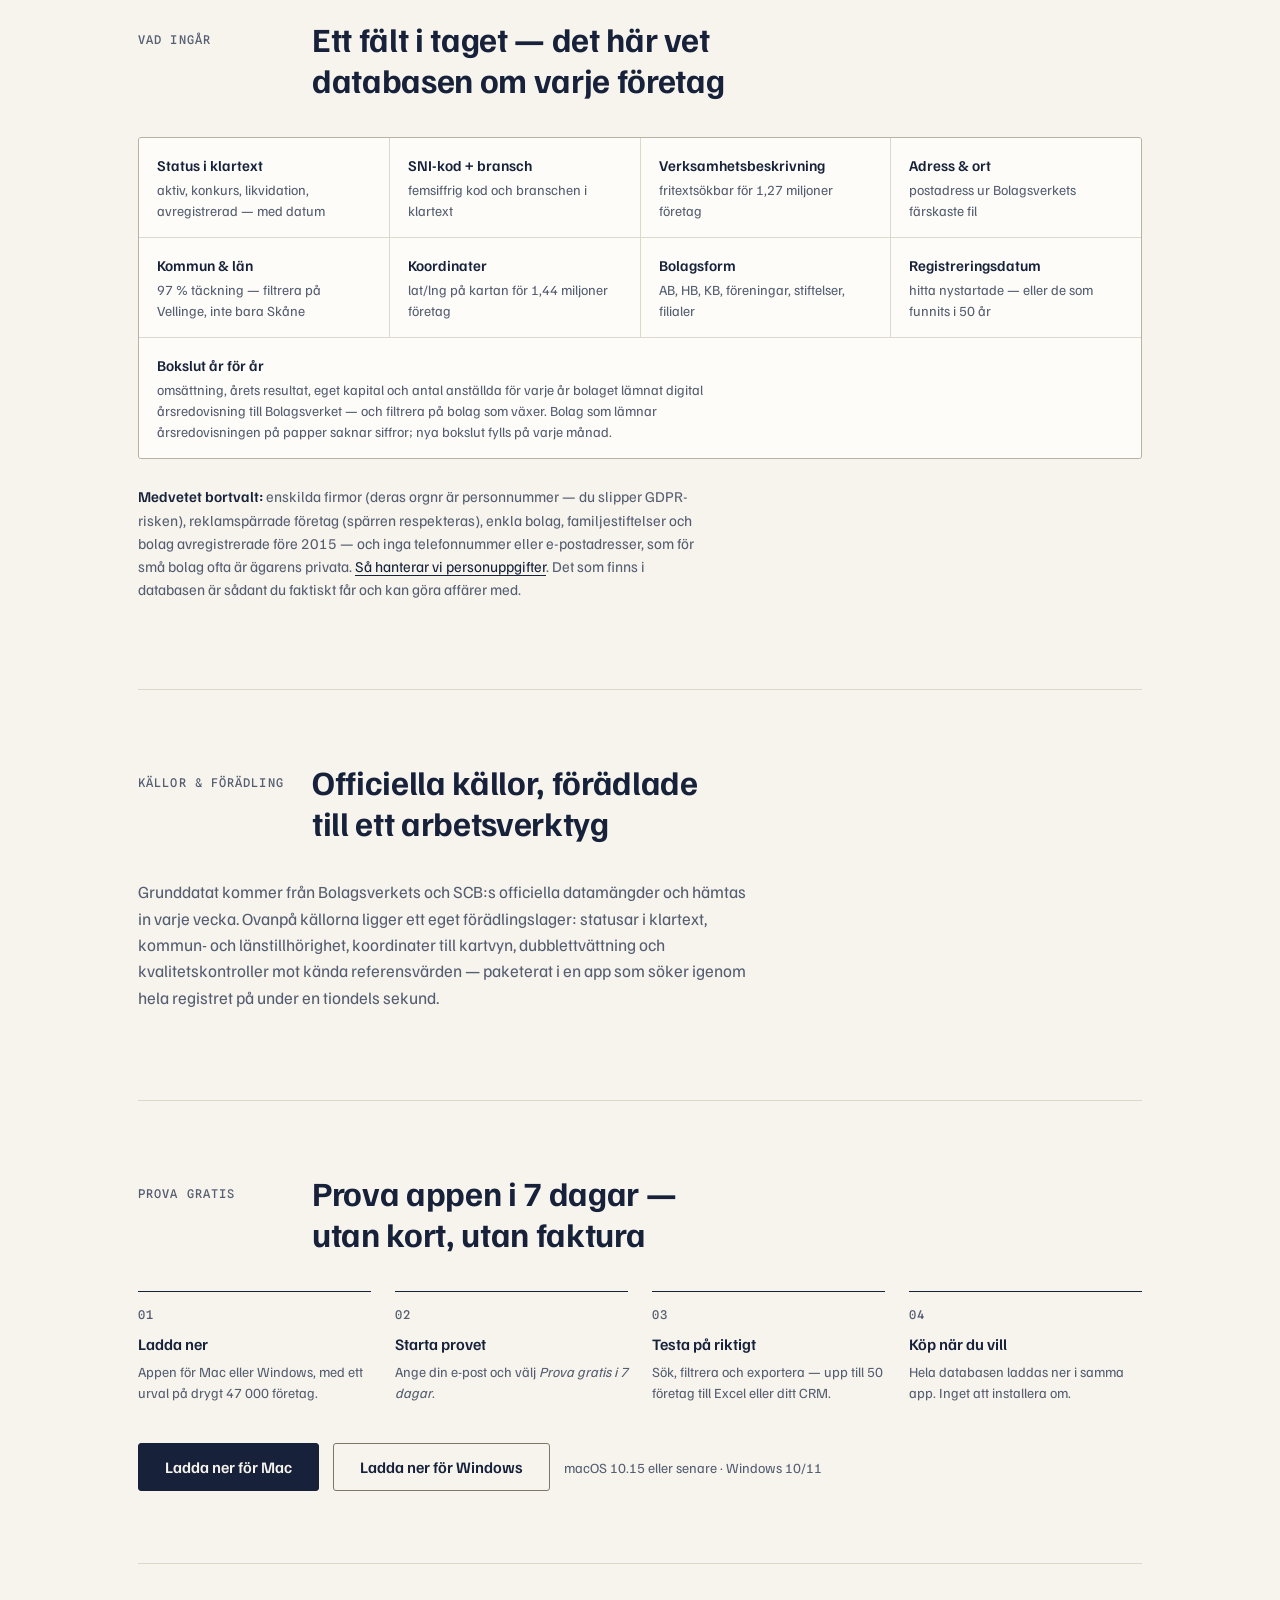
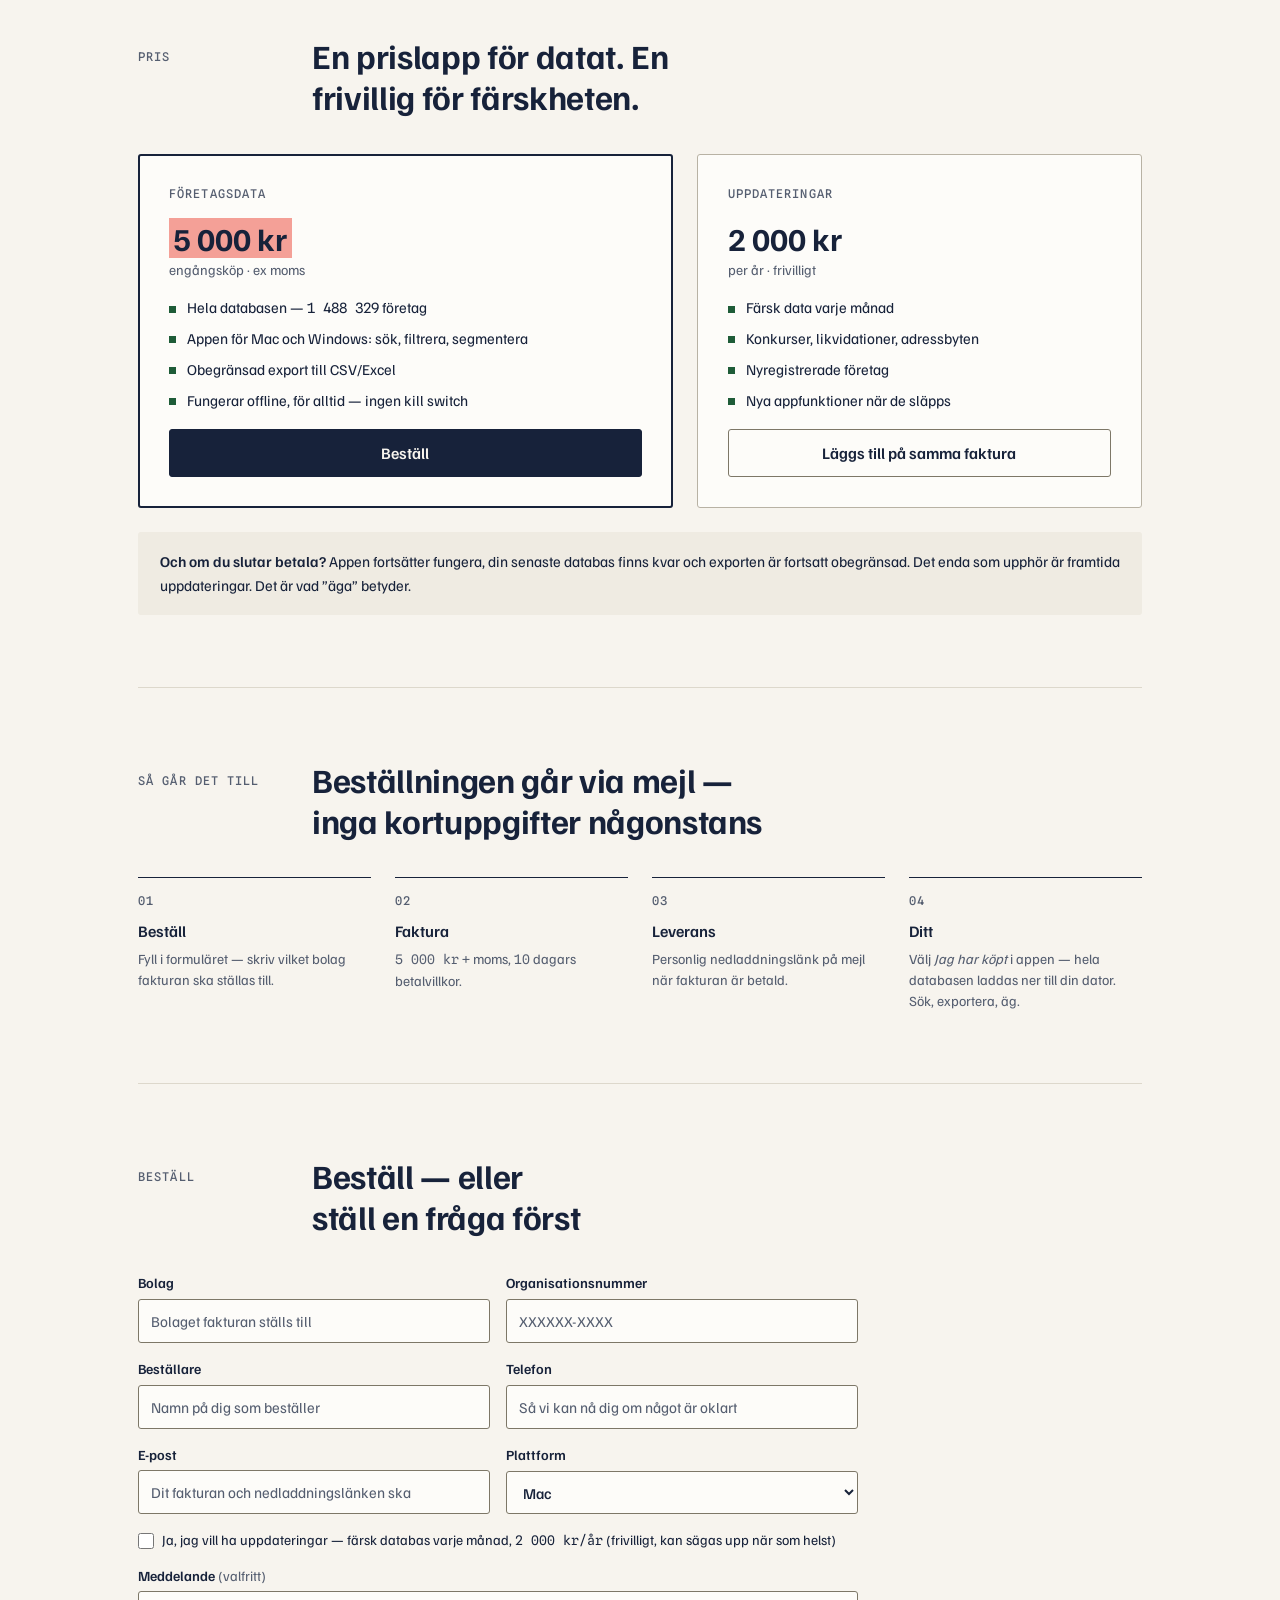
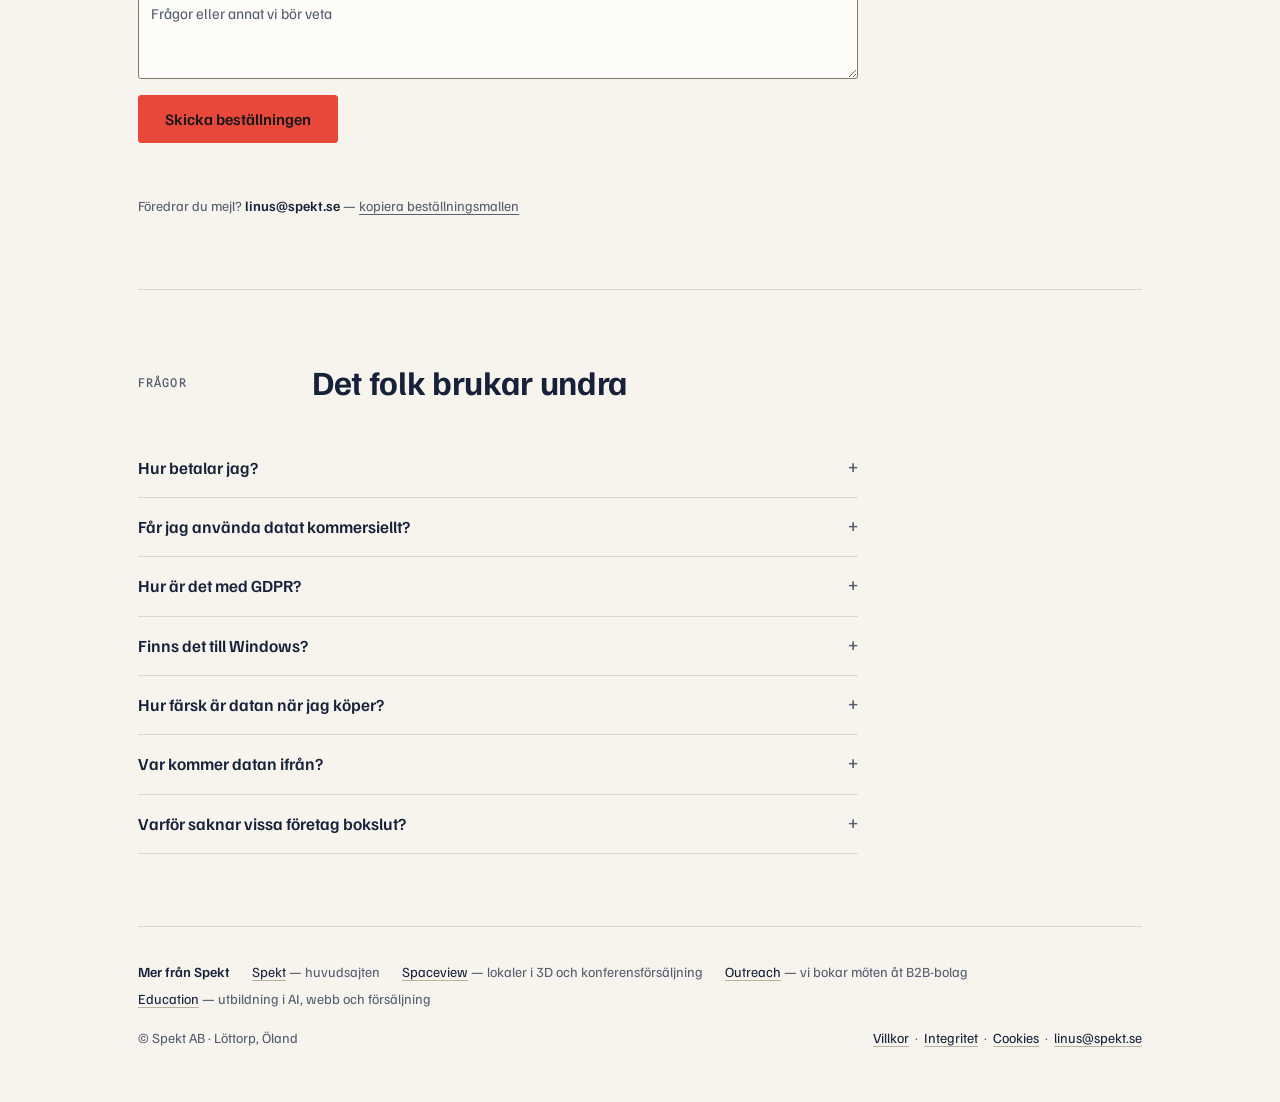
==== commit e2b42861: "Strukturerad data: samma organisations-id som spekt.se (Linus 2026-11-25) Co-Authored-By: Claude Opu" ====
--- a/index.html
+++ b/index.html
@@ -28,7 +28,7 @@
   "@graph": [
     {
       "@type": "Organization",
-      "@id": "https://spekt.se/#organization",
+      "@id": "https://spekt.se/#organisation",
       "name": "Spekt AB",
       "url": "https://spekt.se",
       "logo": "https://foretagsdata.spekt.se/delningsbild.png",
@@ -54,7 +54,7 @@
       "name": "Företagsdata",
       "description": "Alla Sveriges företag som en fil du äger: 1 488 329 företag, sökbara offline på din egen dator, Mac och Windows. 5 000 kr en gång — ingen prenumeration.",
       "inLanguage": "sv-SE",
-      "publisher": { "@id": "https://spekt.se/#organization" }
+      "publisher": { "@id": "https://spekt.se/#organisation" }
     },
     {
       "@type": "WebPage",
@@ -88,8 +88,8 @@
         "Obegränsad export till CSV/Excel",
         "Fungerar offline"
       ],
-      "author": { "@id": "https://spekt.se/#organization" },
-      "publisher": { "@id": "https://spekt.se/#organization" },
+      "author": { "@id": "https://spekt.se/#organisation" },
+      "publisher": { "@id": "https://spekt.se/#organisation" },
       "offers": [
         {
           "@type": "Offer",
@@ -105,7 +105,7 @@
             "priceCurrency": "SEK",
             "valueAddedTaxIncluded": false
           },
-          "seller": { "@id": "https://spekt.se/#organization" }
+          "seller": { "@id": "https://spekt.se/#organisation" }
         },
         {
           "@type": "Offer",
@@ -123,7 +123,7 @@
             "billingDuration": 1,
             "unitCode": "ANN"
           },
-          "seller": { "@id": "https://spekt.se/#organization" }
+          "seller": { "@id": "https://spekt.se/#organisation" }
         }
       ]
     },
